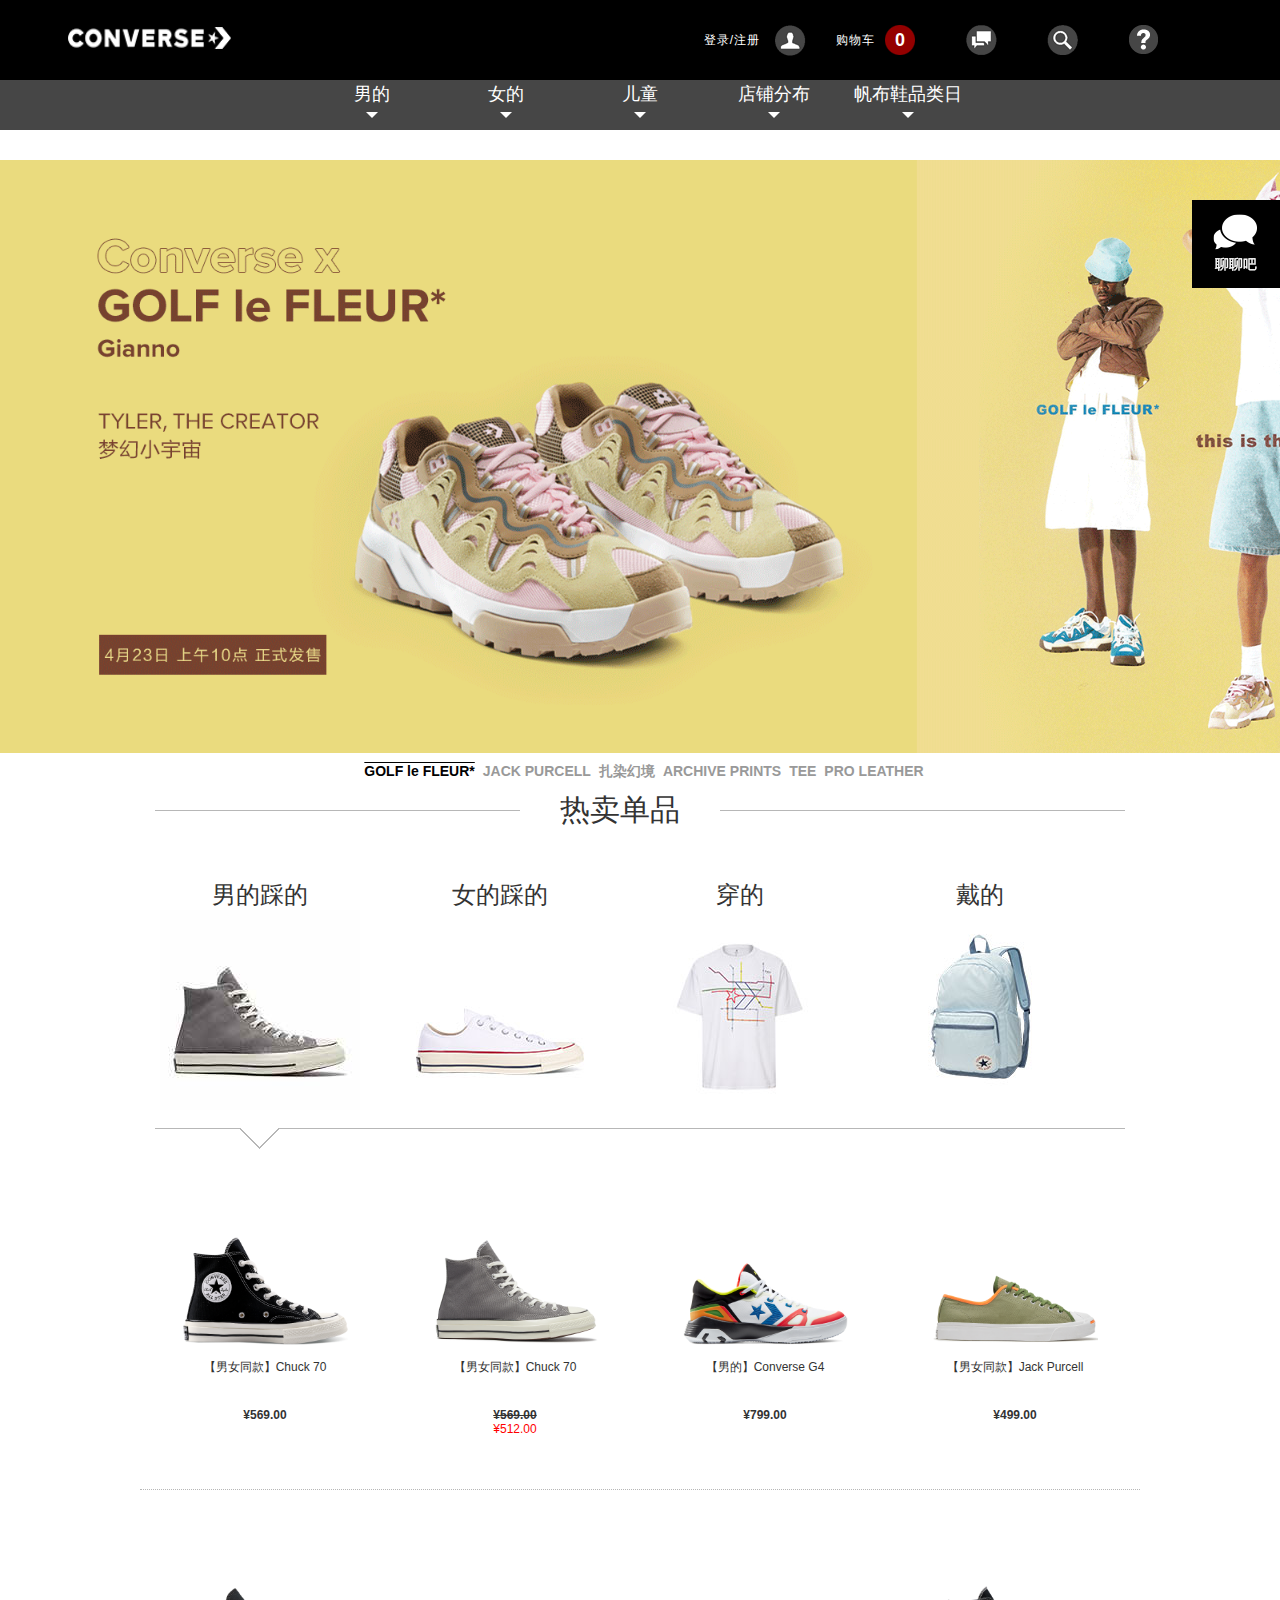
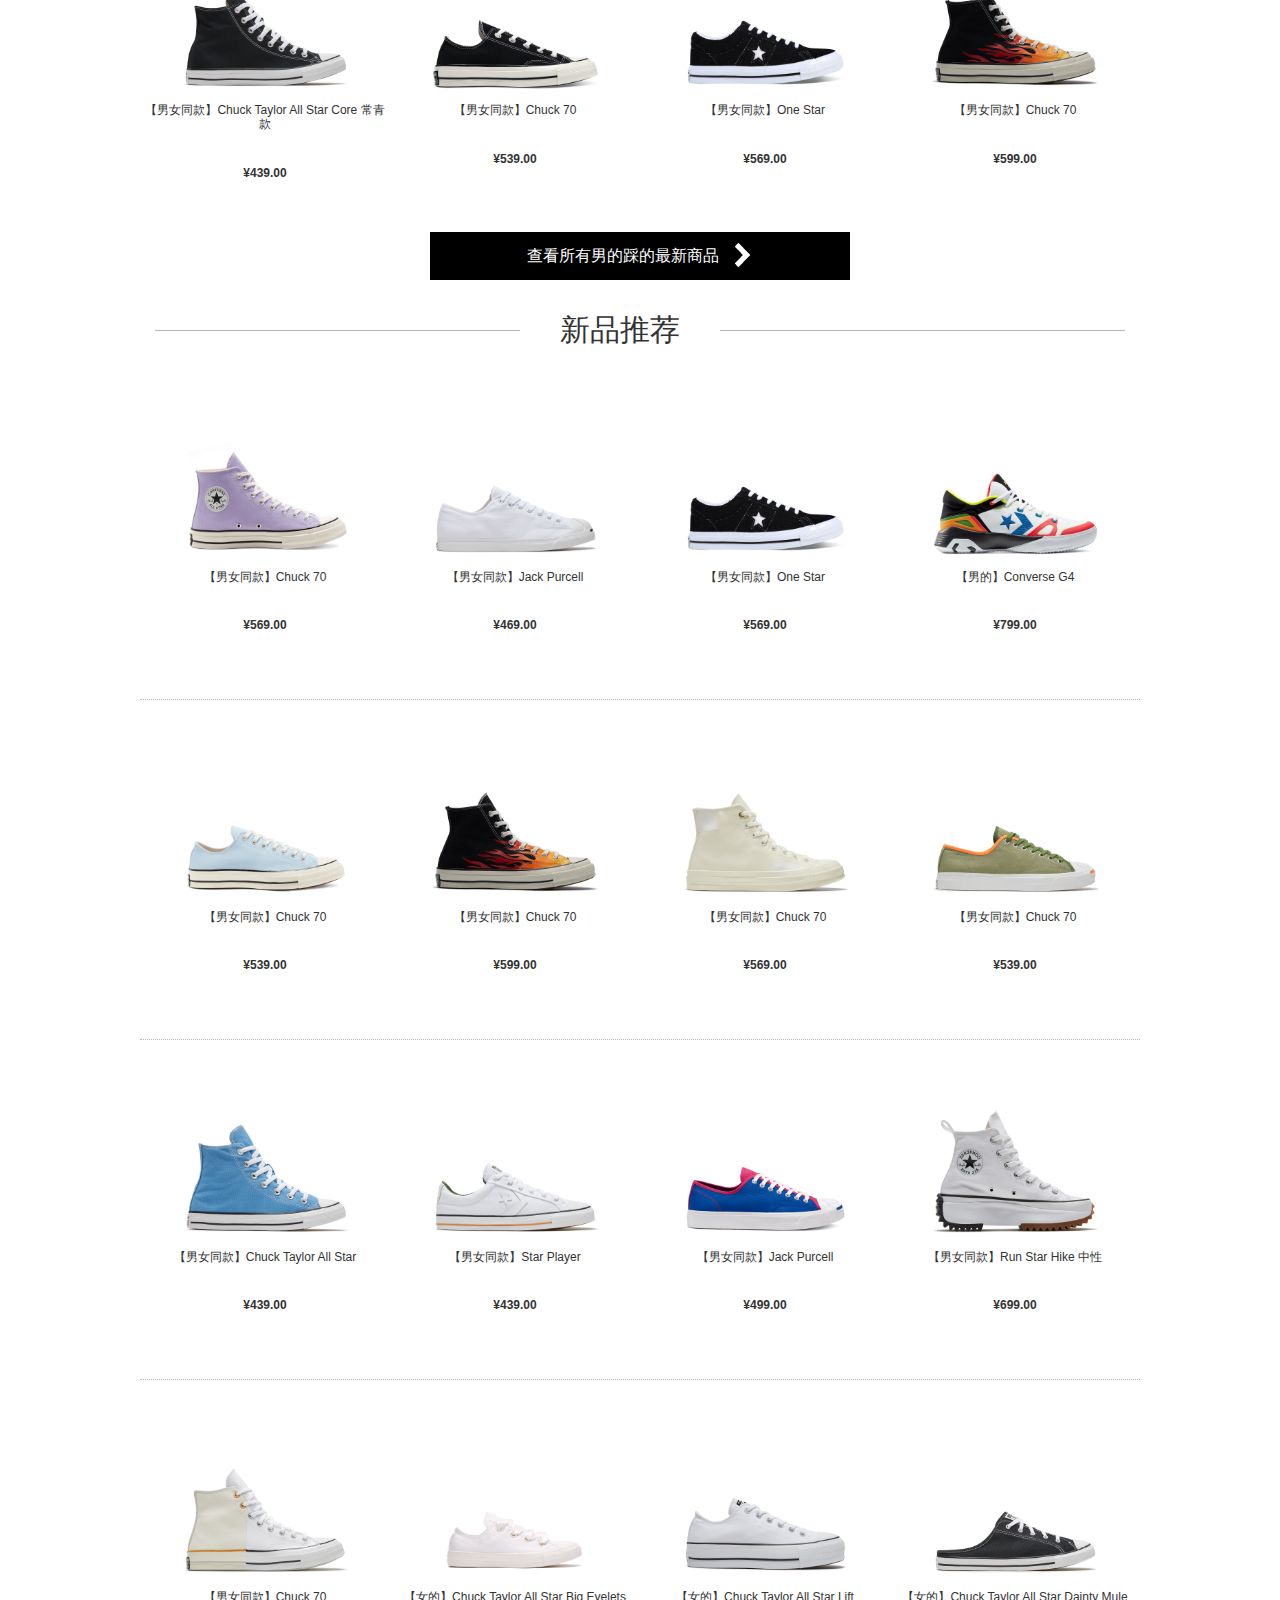
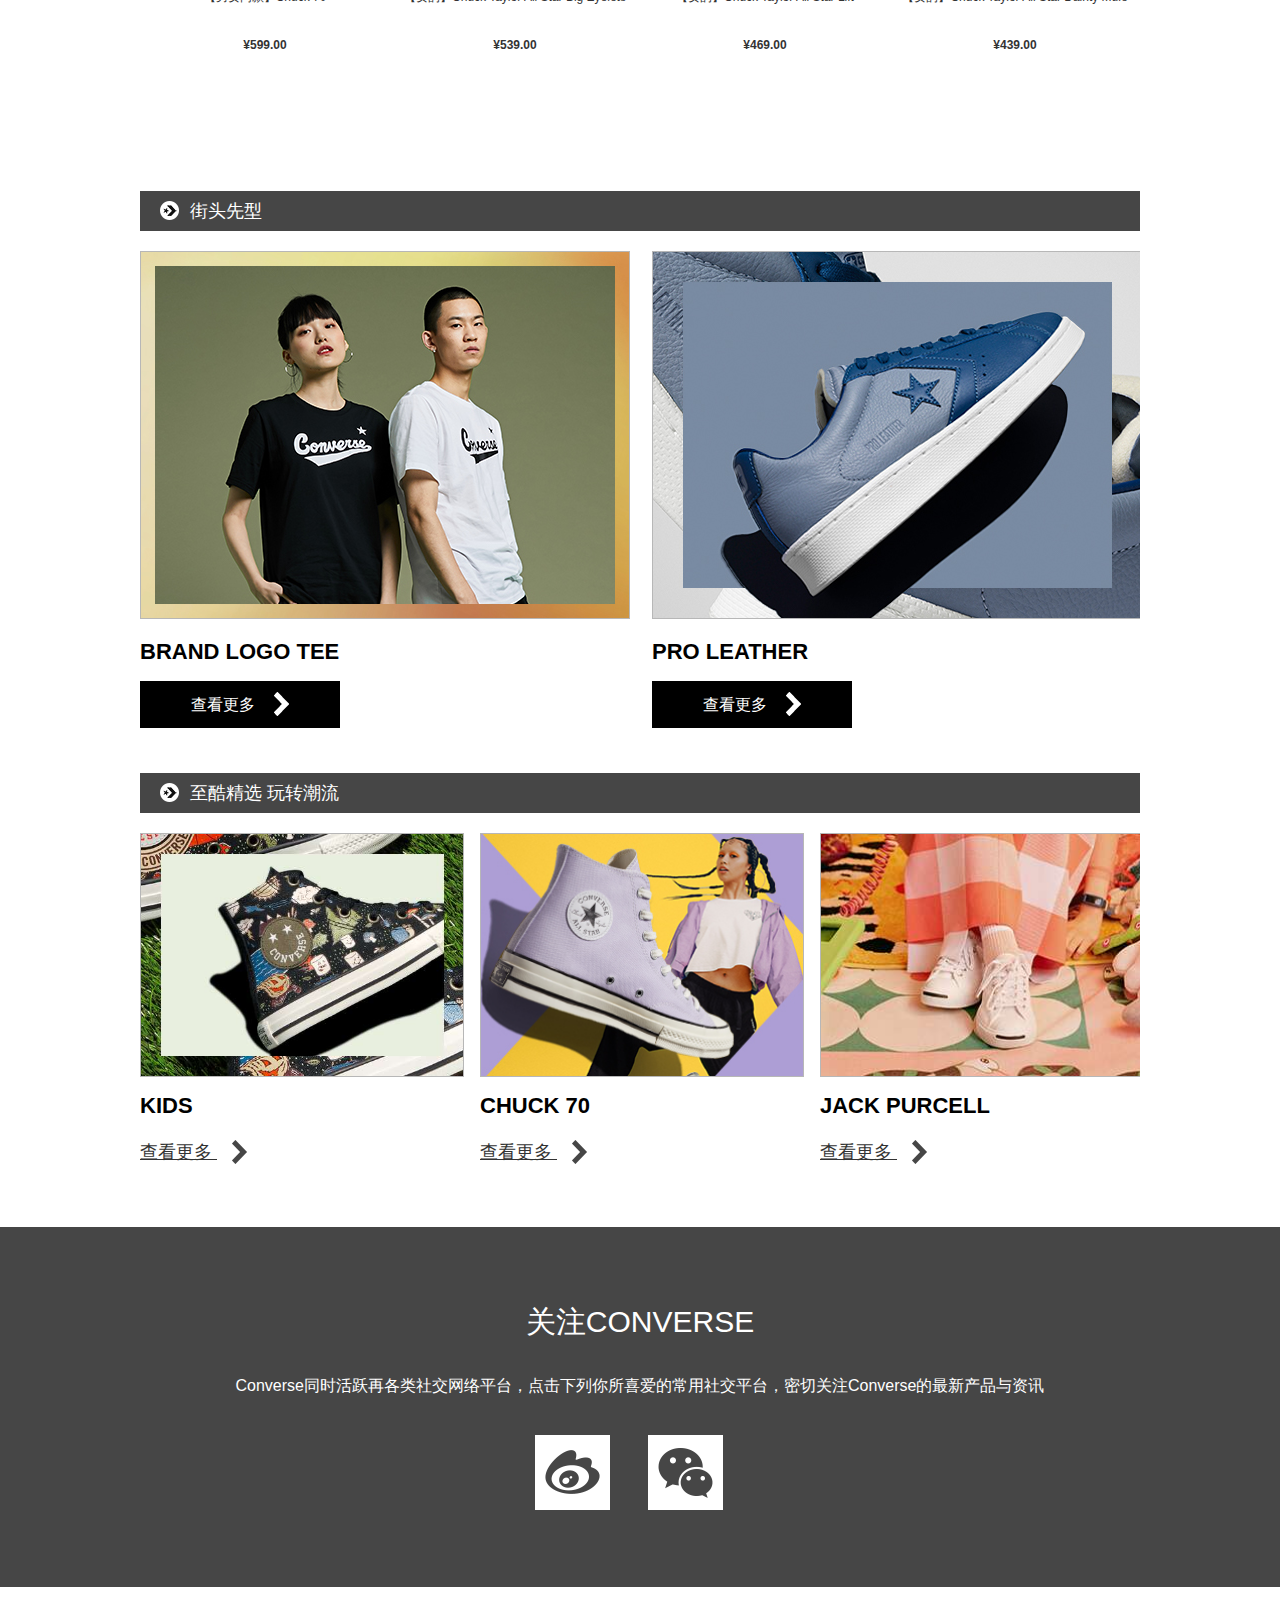
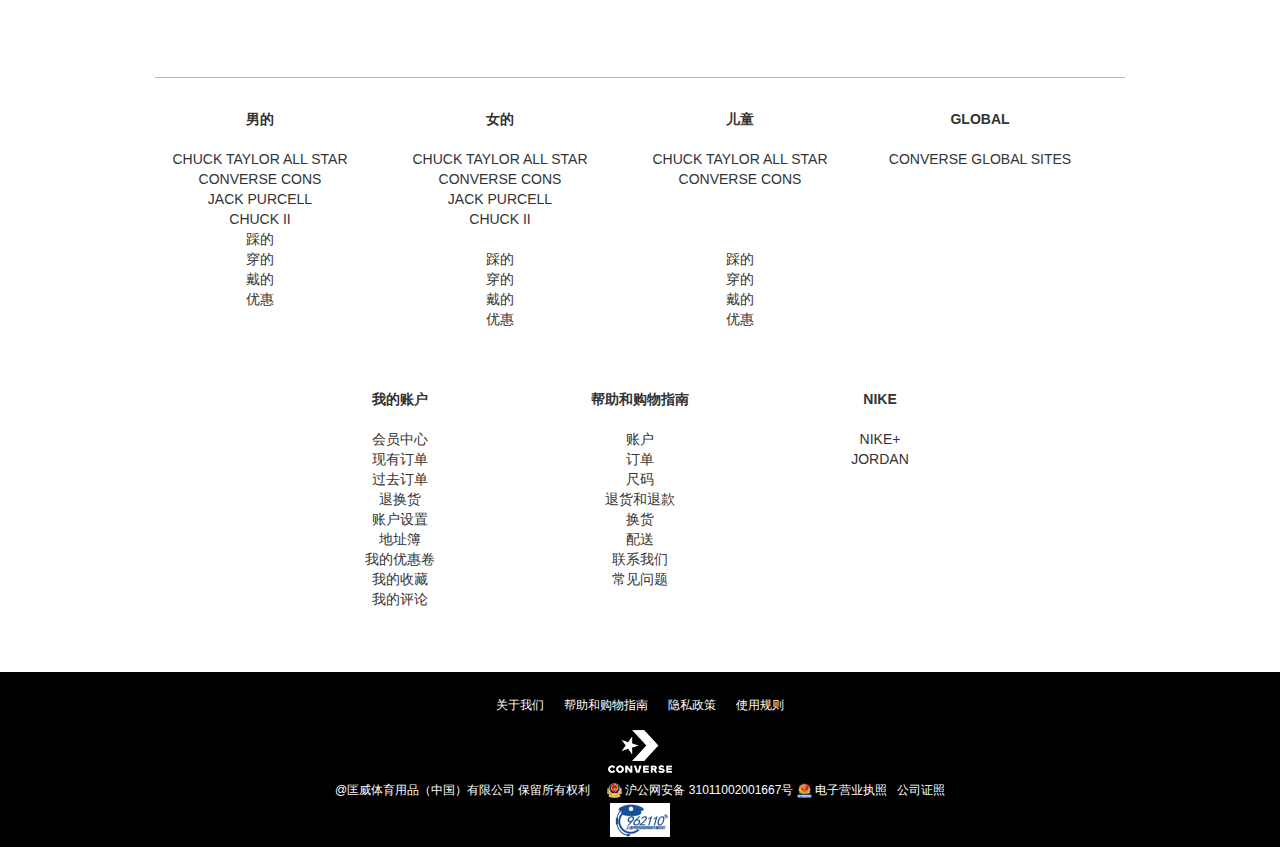
==== index.html @ 1f2eec37 "2020.04.23 afternoon" ====
<!DOCTYPE html>
<html lang="en">

<head>
    <meta charset="UTF-8">
    <meta name="viewport" content="width=device-width, initial-scale=1.0">
    <title>Document</title>
    <link rel="stylesheet" href="./lib/reset/reset.css">
    <link rel="stylesheet" href="./css/index.css">

</head>

<body>
    <!-- 头部 -->
    <header>
        <!-- 版心 -->
        <div class="header-continer">
            <!-- 头部左边logo -->
            <div class="logo">
                <a href="./index.html">
                    <img src="./images/header-footer-new3.png" alt=""></a>
            </div>
            <!-- 头部右边 -->
            <div class="header-right">
                <!-- 登录注册 -->
                <div class="header-enroll">
                    <a href="javascript:;">登录</a>
                    <span>/</span>
                    <a href="javascript:;">注册</a>
                    <div class="iconMy"></div>
                </div>
                <!-- 购物车 -->
                <div class="header-cart">
                    <a href="">购物车</a>
                    <div class="iconCart">0</div>
                </div>
                <!-- 信息 -->
                <div class="header-message">
                    <a href="">
                        <div class="iconMess"></div>
                    </a>
                </div>
                <!-- 搜索 -->
                <div class="header-search">
                    <a href="">
                        <div class="iconSearch"></div>
                    </a>
                </div>
                <!-- 帮助 -->
                <div class="header-help">
                    <a href="">
                        <div class="iconHelp"></div>
                    </a>
                </div>
            </div>
            <!-- 当点击登录时 登录窗口 -->
            <div class="login">
                <div class="container">
                    <!-- 左侧 -->
                    <div class="login-left">
                        <span>还未注册？</span>
                        <a href="">注册用户 <i></i></a>
                    </div>
                    <!-- 分割线 -->
                    <div class="login-line"></div>
                    <!-- 右侧 -->
                    <div class="login-right">
                        <h2>已经成为会员？</h2>
                        <form action="">
                            <!-- 账号 手机号/邮箱 -->
                            <input type="text" placeholder="邮箱/手机" id="username">
                            <!-- 密码 -->
                            <input type="password" placeholder="账户密码" id="password">
                            <!-- 验证码 -->

                            <!-- 单选 提示 -->
                            <input type="checkbox" name="" id="ck1" checked>一旦登录，即表明您同意匡威更新的 <a href="javascript:;"
                                class="agreement">隐私政策和使用规则</a>
                            <!-- 登录按钮 -->
                            <span>登录</span>
                            <input type="checkbox" class="remember">记住登录名
                            <a href="javascript:;" class="forget">忘记密码？</a>
                        </form>
                    </div>
                </div>
            </div>

            <!-- 当点击注册按钮 注册窗口 -->
            <div class="register">
                <div class="register-content">
                    <!-- 左侧 -->
                    <div class="register-left">
                        <!-- 手机号码 -->
                        <span>手机号码
                            <i style="color: red;">*</i>
                        </span>
                        <input type="text" id="phone" placeholder="135xxxx3333">
                        <span class="tip tip-phone"></span>
                        <!-- 输入密码 -->
                        <span>输入密码
                            <i style="color: red;">*</i>
                        </span>
                        <input type="password" id="register-password" placeholder="密码至少为6位字符">
                        <span class="tip tip-password"></span>
                        <!-- 验证码 -->
                        <span>验证码
                            <i style="color: red;">*</i>
                        </span>
                        <input type="text" placeholder="请输入验证码" id="yanzheng">
                        <input type="button" id="yzBtn">
                        <span class="tip tip-yz"></span>
                    </div>
                    <!-- 注册  中间部分 -->
                    <div class="register-center">
                        <!-- 邮箱 -->
                        <span>邮箱
                            <i style="color: red;">*</i>
                        </span>
                        <input type="text" id="email" placeholder="example@converse.com">
                        <span class="tip tip-email"></span>
                        <!-- 确认密码 -->
                        <span>确认密码
                            <i style="color: red;">*</i>
                        </span>
                        <input type="password" id="rePassword" placeholder="请再次输入密码">
                        <span class="tip tip-repass"></span>
                        <!-- 短信验证码 -->
                        <span>短信验证码
                            <i style="color: red;">*</i>
                        </span>
                        <input type="text" id="message-yz">
                        <span class="tip tip-messageYz"></span>
                    </div>
                    <!-- 注册 右边部分 -->
                    <div class="register-right">
                        <!-- 性别 -->
                        <span>性别
                            <i style="color: red;">*</i>
                        </span>
                        <div class="sex">
                            <input type="radio" name="sex" id="boy" checked>男的
                            <input type="radio" name="sex" id="girl">女的
                        </div>
                        <!--生日  -->
                        <!-- 日期选择器插件 -->
                        <span>生日（年-月-日）
                            <i style="color: red;">*</i>
                        </span>
                        <div></div>
                        <span class="tip tip-date"></span>
                        <!-- 同意 -->
                        <div class="agreement">
                            <input type="checkbox" name="" id="ck1" checked>一旦登录，即表明您同意匡威更新的 <a href="javascript:;"
                                class="agreement">隐私政策和使用规则</a>
                        </div>
                        <!-- 注册账户 -->
                        <a href="javascript:;">注册账户</a>
                    </div>
                </div>
            </div>
        </div>
    </header>
    <!-- 头部导航 -->
    <nav>
        <!-- 版心 -->
        <div class="container">
            <ul class="headerNav">
                <li>
                    <a href="">男的</a>
                    <i></i>
                </li>
                <li>
                    <a href="">女的</a>
                    <i></i>
                </li>
                <li>
                    <a href="">儿童</a>
                    <i></i>
                </li>
                <li>
                    <a href="">店铺分布</a>
                    <i></i>
                </li>
                <li>
                    <a href="">帆布鞋品类日</a>
                    <i></i>
                </li>
            </ul>
        </div>
    </nav>

    <!-- 导航对应下拉内容 -->
<!-- 男的 -->
    <div class="nav-content">
        <ul class="liveNav">
            <li>
                <a href="">
                    <img src="./images/nav_snrkers_men_200402.png" alt="">
                    <span>踩得</span>
                </a>
            </li>
            <li>
                <a href="">
                    <img src="./images/nav_app_men_200315.png" alt="">
                    <span>穿的</span>
                </a>
            </li>
            <li>
                <a href="">
                    <img src="./images/nav_app_men_200402.png" alt="">
                    <span>T恤</span>
                </a>
            </li>
            <li>
                <a href="">
                    <img src="./images/nav_acc_men_200402.png" alt="">
                    <span>戴的</span>
                </a>
            </li>
            <li>
                <a href="">
                    <img src="./images/new_icon.jpg" alt="">
                    <span>新产品</span>
                </a>
            </li>
            <li>
                <a href="">
                    <img src="./images/discount_icon.jpg" alt="">
                    <span>优惠</span>
                </a>
            </li>
        </ul>
        <!-- 分割线 -->
        <div class="nav-line"></div>
        <ul class="liveNav">
            <li>
                <a href="">
                    <img src="./images/nav_core_men_200315.png" alt="">
                    <span>经典款</span>
                </a>
            </li>
            <li>
                <a href="">
                    <img src="./images/nav_jp_men_200402.png" alt="">
                    <span>JACK PURCELL</span>
                </a>
            </li>
            <li>
                <a href="">
                    <img src="./images/nav_70_men_200402.png" alt="">
                    <span>CHUCK 70</span>
                </a>
            </li>
            <li>
                <a href="">
                    <img src="./images/nav_as_men_200402.png" alt="">
                    <span>ALL STAR</span>
                </a>
            </li>
            <li>
                <a href="">
                    <img src="./images/nav_os_men_200402.png" alt="">
                    <span>ONE STAR</span>
                </a>
            </li>
            <li>
                <a href="">
                    <img src="./images/nav_cons_men_200402.png" alt="">
                    <span>CONS</span>
                </a>
            </li>
            <li>
                <a href="">
                    <img src="./images/nav_proleather_men_200402.png" alt="">
                    <span>PRO LEATHER</span>
                </a>
            </li>
        </ul>
    </div>
    <!-- 女的 -->
    <!-- <div class="nav-content">
        <ul class="liveNav">
            <li>
                <a href="">
                    <img src="./images/nav_snrkers_men_200402.png" alt="">
                    <span>踩得</span>
                </a>
            </li>
            <li>
                <a href="">
                    <img src="./images/nav_app_men_200315.png" alt="">
                    <span>穿的</span>
                </a>
            </li>
            <li>
                <a href="">
                    <img src="./images/nav_app_men_200402.png" alt="">
                    <span>T恤</span>
                </a>
            </li>
            <li>
                <a href="">
                    <img src="./images/nav_acc_men_200402.png" alt="">
                    <span>戴的</span>
                </a>
            </li>
            <li>
                <a href="">
                    <img src="./images/new_icon.jpg" alt="">
                    <span>新产品</span>
                </a>
            </li>
            <li>
                <a href="">
                    <img src="./images/discount_icon.jpg" alt="">
                    <span>优惠</span>
                </a>
            </li>
        </ul>
        <div class="nav-line"></div>
        <ul class="liveNav">
            <li>
                <a href="">
                    <img src="./images/nav_core_men_200315.png" alt="">
                    <span>经典款</span>
                </a>
            </li>
            <li>
                <a href="">
                    <img src="./images/nav_jp_men_200402.png" alt="">
                    <span>JACK PURCELL</span>
                </a>
            </li>
            <li>
                <a href="">
                    <img src="./images/nav_70_men_200402.png" alt="">
                    <span>CHUCK 70</span>
                </a>
            </li>
            <li>
                <a href="">
                    <img src="./images/nav_as_men_200402.png" alt="">
                    <span>ALL STAR</span>
                </a>
            </li>
            <li>
                <a href="">
                    <img src="./images/nav_os_men_200402.png" alt="">
                    <span>ONE STAR</span>
                </a>
            </li>
            <li>
                <a href="">
                    <img src="./images/nav_cons_men_200402.png" alt="">
                    <span>CONS</span>
                </a>
            </li>
            <li>
                <a href="">
                    <img src="./images/nav_proleather_men_200402.png" alt="">
                    <span>PRO LEATHER</span>
                </a>
            </li>
        </ul>
    </div> -->
    <!-- 右侧悬浮微信 -->
    <div class="chat">
        <a href="javascript:;">
            <img src="./images/livechat.png" alt="">
        </a>
    </div>

    <!-- 主体-->
    <div class="content">
        <!-- 轮播图 -->
        <div class="slider">
            <ul>
                <li><a href="#"><img src="./upload/lunbo-07.gif" alt=""></a></li>
                <li><a href="#"><img src="./upload/lunbo-01.jpg" alt=""></a></li>
                <li><a href="#"><img src="./upload/lunbo-02.jpg" alt=""></a></li>
                <li><a href="#"><img src="./upload/lunbo-03.gif" alt=""></a></li>
                <li><a href="#"><img src="./upload/lunbo-04.jpg" alt=""></a></li>
                <li><a href="#"><img src="./upload/lunbo-05.gif" alt=""></a></li>

            </ul>
            <div class="arrow">
                <span class="arrow-left">
                    <a href=""></a>
                </span>
                <span class="arrow-right">
                    <a href=""></a>
                </span>
            </div>
            <ol>
                <li>GOLF le FLEUR*</li>
                <li>JACK PURCELL</li>
                <li>扎染幻境</li>
                <li>ARCHIVE PRINTS</li>
                <li>TEE</li>
                <li>PRO LEATHER</li>
            </ol>
        </div>
        <div class="container">
            <!-- 热卖单品 -->
            <div class="hot">
                <div class="hot-title">
                    <div class="hot-line"></div>
                    <h1>热卖单品</h1>
                </div>
                <!--  选择项-->
                <ul class="hot-items clearfix">
                    <li class="hot-item">
                        <a href="javascript:;" class="hot-keyWords">男的踩的</a>
                        <a href="javascript:;">
                            <img src="./images/top_02_1203.jpg" alt="">
                        </a></li>
                    <li class="hot-item">
                        <a href="javascript:;" class="hot-keyWords">女的踩的</a>
                        <a href="javascript:;">
                            <img src="./images/top_01_1203.jpg" alt="">
                        </a></li>
                    <li class="hot-item">
                        <a href="javascript:;" class="hot-keyWords">穿的</a>
                        <a href="javascript:;">
                            <img src="./images/top_01_05.jpg" alt="">
                        </a></li>
                    <li class="hot-item">
                        <a href="javascript:;" class="hot-keyWords">戴的</a>
                        <a href="javascript:;">
                            <img src="./images/top_01_07.jpg" alt="">
                        </a></li>
                </ul>
                <!-- 箭头 -->
                <div class="hot-menu-arrow">
                    <div class="hot-menu"></div>
                </div>
                <!-- 男的踩的 -->
                <div class="product-lists active">
                    <ul>
                        <li class="hot-pro-list">
                            <a href="">
                                <img src="./upload/hot-man-shoes-01.png" alt="">
                                <p>【男女同款】Chuck 70</p>
                                <b>¥569.00</b>
                            </a>
                        </li>
                        <li class="hot-pro-list">
                            <a href="">
                                <img src="./upload/hot-man-shoes-02.png" alt="">
                                <p>【男女同款】Chuck 70</p>
                                <b class="del">¥569.00</b>
                                <span class="now">¥512.00</span>
                            </a>
                        </li>
                        <li class="hot-pro-list">
                            <a href="">
                                <img src="./upload/hot-man-shoes-03.png" alt="">
                                <p>【男的】Converse G4</p>
                                <b>¥799.00</b>
                            </a>
                        </li>
                        <li class="hot-pro-list">
                            <a href="">
                                <img src="./upload/hot-man-shoes-04.png" alt="">
                                <p>【男女同款】Jack Purcell</p>
                                <b>¥499.00</b>
                            </a>
                        </li>
                    </ul>
                    <ul>
                        <li class="hot-pro-list">
                            <a href="">
                                <img src="./upload/hot-man-shoes-05.png" alt="">
                                <p>【男女同款】Chuck Taylor All Star Core 常青款</p>
                                <b>¥439.00</b>
                            </a></li>
                        <li class="hot-pro-list">
                            <a href="">
                                <img src="./upload/hot-man-shoes-06.png" alt="">
                                <p>【男女同款】Chuck 70</p>
                                <b>¥539.00</b>
                            </a></li>
                        <li class="hot-pro-list">
                            <a href="">
                                <img src="./upload/hot-man-shoes-07.png" alt="">
                                <p>【男女同款】One Star</p>
                                <b>¥569.00</b>
                            </a></li>
                        <li class="hot-pro-list">
                            <a href="">
                                <img src="./upload/hot-man-shoes-08.png" alt="">
                                <p>【男女同款】Chuck 70</p>
                                <b>¥599.00</b>
                            </a></li>
                    </ul>
                </div>

                <!-- 女的踩的 -->
                <div class="product-lists">
                    <ul>
                        <li class="hot-pro-list">
                            <a href="">
                                <img src="./upload/hot-women-shoes-01.png" alt="">
                                <p>【男女同款】Chuck 70</p>
                                <b class="del">¥569.00</b>
                                <span class="now">¥540.55</span>
                            </a>
                        </li>
                        <li class="hot-pro-list">
                            <a href="">
                                <img src="./upload/hot-women-shoes-02.png" alt="">
                                <p>【男女同款】Chuck 70</p>
                                <b>¥569.00</b>
                            </a>
                        </li>
                        <li class="hot-pro-list">
                            <a href="">
                                <img src="./upload/hot-women-shoes-03.png" alt="">
                                <p>【女的】Jack Purcell LP</p>
                                <b>¥499.00</b>
                            </a>
                        </li>
                        <li class="hot-pro-list">
                            <a href="">
                                <img src="./upload/hot-women-shoes-04.png" alt="">
                                <p>【男女同款】Chuck Taylor All Star Core 常青款</p>
                                <b class="del">¥439.00</b>
                                <span class="now">¥408.27</span>
                            </a>
                        </li>
                    </ul>
                    <ul>
                        <li class="hot-pro-list">
                            <a href="">
                                <img src="./upload/hot-women-shoes-05.png" alt="">
                                <p>【男女同款】Chuck 70</p>
                                <b class="del">¥539.00</b>
                                <span class="now">¥485.10</span>
                            </a></li>
                        <li class="hot-pro-list">
                            <a href="">
                                <img src="./upload/hot-women-shoes-06.png" alt="">
                                <p>【女的】Jack Purcell LP</p>
                                <b>¥469.00</b>
                            </a></li>
                        <li class="hot-pro-list">
                            <a href="">
                                <img src="./upload/hot-women-shoes-07.png" alt="">
                                <p>【男女同款】Pro Leather</p>
                                <b>¥569.00</b>
                            </a></li>
                        <li class="hot-pro-list">
                            <a href="">
                                <img src="./upload/hot-women-shoes-08.png" alt="">
                                <p>【男女同款】1990 Pack Pro Leather Ox</p>
                                <b>¥739.00</b>
                            </a></li>
                    </ul>
                </div>
                <!-- 穿的 -->
                <div class="product-lists">
                    <ul>
                        <li class="hot-pro-list">
                            <a href="">
                                <img src="./upload/hot-wear-clothes-01.png" alt="">
                                <p>【男的】Hyper Local City Short Sleeve Tee</p>
                                <b>¥219.00</b>
                            </a>
                        </li>
                        <li class="hot-pro-list">
                            <a href="">
                                <img src="./upload/hot-wear-clothes-02.png" alt="">
                                <p>【男的】Hyper Local City Short Sleeve Tee</p>
                                <b>¥219.00</b>
                            </a>
                        </li>
                        <li class="hot-pro-list">
                            <a href="">
                                <img src="./upload/hot-wear-clothes-03.png" alt="">
                                <p>【女的】CONVERSE WOMENS HEART REVERSE PRINT TEE</p>
                                <b>¥199.00</b>
                            </a>
                        </li>
                        <li class="hot-pro-list">
                            <a href="">
                                <img src="./upload/hot-wear-clothes-04.png" alt="">
                                <p>【女的】CONVERSE WOMENS RESPECT PHOTO OS TEE</p>
                                <b>¥199.00</b>
                            </a>
                        </li>
                    </ul>
                    <ul>
                        <li class="hot-pro-list">
                            <a href="">
                                <img src="./upload/hot-wear-clothes-05.png" alt="">
                                <p>【男的】Converse Star Chevron Emb Short FT</p>
                                <b>¥539.00</b>

                            </a></li>
                        <li class="hot-pro-list">
                            <a href="">
                                <img src="./upload/hot-wear-clothes-06.png" alt="">
                                <p>【男的】CONVERSE EASY WAIST WOVEN PANT</p>
                                <b>¥469.00</b>
                            </a></li>
                        <li class="hot-pro-list">
                            <a href="">
                                <img src="./upload/hot-wear-clothes-07.png" alt="">
                                <p>【男的】CONVERSE ARCHIVE TRACK PANT</p>
                                <b class="del">¥499.00</b>
                                <span class="now">¥279.00</span>
                            </a></li>
                        <li class="hot-pro-list">
                            <a href="">
                                <img src="./upload/hot-wear-clothes-08.png" alt="">
                                <p>【男的】CONVERSE WOVEN JOGGERs</p>
                                <b class="del">¥469.00</b>
                                <span class="now">¥262.10</span>
                            </a></li>
                    </ul>
                </div>
                <!-- 戴的 -->
                <div class="product-lists">
                    <ul>
                        <li class="hot-pro-list">
                            <a href="">
                                <img src="./upload/hot-wear-bag-01.png" alt="">
                                <p>【男女同款】GO 2 Backpack</p>
                                <b>¥299.00</b>
                            </a>
                        </li>
                        <li class="hot-pro-list">
                            <a href="">
                                <img src="./upload/hot-wear-bag-02.png" alt="">
                                <p>【男女同款】Straight Edge Backpack</p>
                                <b>¥299.00</b>
                            </a>
                        </li>
                        <li class="hot-pro-list">
                            <a href="">
                                <img src="./upload/hot-wear-bag-03.png" alt="">
                                <p>【男女同款】Straight Edge Backpack</p>
                                <b>¥299.00</b>
                            </a>
                        </li>
                        <li class="hot-pro-list">
                            <a href="">
                                <img src="./upload/hot-wear-bag-04.png" alt="">
                                <p>【男女同款】UTILITY BACKPACK</p>
                                <b class="del">¥499.00</b>
                                <span class="now">¥279.00</span>
                            </a>
                        </li>
                    </ul>
                    <ul>
                        <li class="hot-pro-list">
                            <a href="">
                                <img src="./upload/hot-wear-hat-01.png" alt="">
                                <p>【男女同款】Tipoff Chuck Patch Baseball HPS</p>
                                <b>¥109.00</b>
                            </a></li>
                        <li class="hot-pro-list">
                            <a href="">
                                <img src="./upload/hot-wear-hat-02.png" alt="">
                                <p>【男女同款】Women's Sakura Baseball Cap</p>
                                <b class="del">¥139.00</b>
                                <span class="now">¥125.10</span>
                            </a></li>
                        <li class="hot-pro-list">
                            <a href="">
                                <img src="./upload/hot-wear-hat-03.png" alt="">
                                <p>【男女同款】Reversible Bucket</p>
                                <b class="del">¥239.00</b>
                                <span class="now">¥191.10</span>
                            </a></li>
                        <li class="hot-pro-list">
                            <a href="">
                                <img src="./upload/hot-wear-hat-04.png" alt="">
                                <p>【男女同款】Tie Back Baseball VLTG HPS</p>
                                <b class="del">¥199.00</b>
                                <span class="now">¥179.10</span>
                            </a></li>
                    </ul>
                </div>
                <!--  查看最新商品-->
                <!-- 男的踩得 -->
                <div class="viewAll-button viewAll-btnActive">
                    <a href="javascript:;">查看所有男的踩的最新商品</a>
                </div>
                <!-- 女的踩得 -->
                <div class="viewAll-button ">
                    <a href="javascript:;">查看所有女的踩的最新商品</a>
                </div>
                <!-- 穿的 -->
                <div class="viewAll-button">
                    <a href="javascript:;">查看所有穿的最新商品</a>
                </div>
                <!-- 戴的 -->
                <div class="viewAll-button">
                    <a href="javascript:;">查看所有戴的最新商品</a>
                </div>
            </div>
            <!-- 新品推荐 -->
            <div class="new">
                <!-- 标题 -->
                <div class="hot-title">
                    <div class="hot-line"></div>
                    <h1>新品推荐</h1>
                </div>
                <!-- 内容 -->
                <div class="new-product-lists">
                    <ul>
                        <li class="new-pro-list">
                            <a href="">
                                <img src="./upload/hot-women-shoes-02.png" alt="">
                                <p>【男女同款】Chuck 70</p>
                                <b>¥569.00</b>
                            </a>
                        </li>
                        <li class="new-pro-list">
                            <a href="">
                                <img src="./upload/hot-women-shoes-06.png" alt="">
                                <p>【男女同款】Jack Purcell</p>
                                <b>¥469.00</b>
                            </a>
                        </li>
                        <li class="new-pro-list">
                            <a href="">
                                <img src="./upload/hot-man-shoes-07.png" alt="">
                                <p>【男女同款】One Star</p>
                                <b>¥569.00</b>
                            </a>
                        </li>
                        <li class="new-pro-list">
                            <a href="">
                                <img src="./upload/hot-man-shoes-03.png" alt="">
                                <p> 【男的】Converse G4</p>
                                <b>¥799.00</b>
                            </a>
                        </li>
                    </ul>
                    <ul>
                        <li class="new-pro-list">
                            <a href="">
                                <img src="./upload/new-product-05.png" alt="">
                                <p>【男女同款】Chuck 70</p>
                                <b>¥539.00</b>
                            </a></li>
                        <li class="new-pro-list">
                            <a href="">
                                <img src="./upload/hot-man-shoes-08.png" alt="">
                                <p>【男女同款】Chuck 70</p>
                                <b>¥599.00</b>
                            </a></li>
                        <li class="new-pro-list">
                            <a href="">
                                <img src="./upload/new-product-07.png" alt="">
                                <p>【男女同款】Chuck 70</p>
                                <b>¥569.00</b>
                            </a></li>
                        <li class="new-pro-list">
                            <a href="">
                                <img src="./upload/hot-man-shoes-04.png" alt="">
                                <p>【男女同款】Chuck 70</p>
                                <b>¥539.00</b>
                            </a></li>
                    </ul>
                    <ul>
                        <li class="new-pro-list">
                            <a href="">
                                <img src="./upload/new-product-09.png" alt="">
                                <p> 【男女同款】Chuck Taylor All Star</p>
                                <b>¥439.00</b>
                            </a></li>
                        <li class="new-pro-list">
                            <a href="">
                                <img src="./upload/new-product-10.png" alt="">
                                <p> 【男女同款】Star Player</p>
                                <b>¥439.00</b>
                            </a></li>
                        <li class="new-pro-list">
                            <a href="">
                                <img src="./upload/new-product-11.png" alt="">
                                <p> 【男女同款】Jack Purcell</p>
                                <b>¥499.00</b>
                            </a></li>
                        <li class="new-pro-list">
                            <a href="">
                                <img src="./upload/new-product-12.png" alt="">
                                <p> 【男女同款】Run Star Hike 中性</p>
                                <b>¥699.00</b>
                            </a></li>
                    </ul>
                    <ul>
                        <li class="new-pro-list">
                            <a href="">
                                <img src="./upload/new-product-13.png" alt="">
                                <p>【男女同款】Chuck 70</p>
                                <b>¥599.00</b>
                            </a></li>
                        <li class="new-pro-list">
                            <a href="">
                                <img src="./upload/new-product-14.png" alt="">
                                <p> 【女的】Chuck Taylor All Star Big Eyelets</p>
                                <b>¥539.00</b>
                            </a></li>
                        <li class="new-pro-list">
                            <a href="">
                                <img src="./upload/new-product-15.png" alt="">
                                <p> 【女的】Chuck Taylor All Star Lift</p>
                                <b>¥469.00</b>
                            </a></li>
                        <li class="new-pro-list">
                            <a href="">
                                <img src="./upload/new-product-16.png" alt="">
                                <p> 【女的】Chuck Taylor All Star Dainty Mule</p>
                                <b>¥439.00</b>
                            </a></li>
                    </ul>
                </div>
            </div>
            <!-- 街头先型 -->
            <div class="street">
                <!-- 标题 -->
                <div class="street-title">
                    <img src="./images/logo-icon.png" alt="">
                    <h2>街头先型</h2>
                </div>
                <!-- 内容 -->
                <div class="street-content">
                    <div class="street-item">
                        <!-- 上部分 图片 -->
                        <a href="javascript:;" class="item-product">
                            <img src="./upload/streeet-item-01.jpg" alt="">
                            <!-- 遮罩层 -->
                            <div class="mask"></div>
                        </a>
                        <!-- 描述 -->
                        <a href="" class="item-describe">
                            <h2>BRAND LOGO TEE</h2>
                        </a>
                        <!-- 查看更多 -->
                        <div class="viewMore">
                            <a href="javascript:;">
                                查看更多
                            </a>
                        </div>
                    </div>
                    <div class="street-item">
                        <!-- 上部分 图片 -->
                        <a href="javascript:;" class="item-product">
                            <img src="./upload/streeet-item-02.jpg" alt="">
                            <!-- 遮罩层 -->
                            <div class="mask"></div>
                        </a>
                        <!-- 描述 -->
                        <a href="" class="item-describe">
                            <h2>PRO LEATHER</h2>
                        </a>
                        <!-- 查看更多 -->
                        <div class="viewMore">
                            <a href="javascript:;">
                                查看更多
                            </a>
                        </div>
                    </div>
                </div>
            </div>
            <!--  至酷精选 玩转潮流-->
            <div class="choiceness">
                <!-- 标题 -->
                <div class="street-title">
                    <img src="./images/logo-icon.png" alt="">
                    <h2>至酷精选 玩转潮流</h2>
                </div>
                <!-- 内容 -->
                <div class="choiceness-content">
                    <ul>
                        <li class="choiceness-item">
                            <a href="" class="choice-img">
                                <img src="./upload/choiceness-01.jpg" alt="">
                                <div class="mask"></div>
                            </a>
                            <a href="" class="choiceness-describe">
                                <p>KIDS</p>
                            </a>
                            <a href="" class="choiceness-viewmore">
                                查看更多
                            </a>
                        </li>
                        <li class="choiceness-item">
                            <a href="" class="choice-img">
                                <img src="./upload/choiceness-02.jpg" alt="">
                                <div class="mask"></div>
                            </a>
                            <a href="" class="choiceness-describe">
                                <p>CHUCK 70</p>
                            </a>
                            <a href="" class="choiceness-viewmore">
                                查看更多
                            </a>
                        </li>
                        <li class="choiceness-item">
                            <a href="" class="choice-img">
                                <img src="./upload/choiceness-03.jpg" alt="">
                                <div class="mask"></div>
                            </a>
                            <a href="" class="choiceness-describe">
                                <p>JACK PURCELL</p>
                            </a>
                            <a href="" class="choiceness-viewmore">
                                查看更多
                            </a>
                        </li>
                    </ul>
                </div>
            </div>
        </div>
    </div>
    <!-- 关注CONVERSE -->
    <div class="attention">
        <h1>关注CONVERSE</h1>
        <p>Converse同时活跃再各类社交网络平台，点击下列你所喜爱的常用社交平台，密切关注Converse的最新产品与资讯</p>
        <div class="social-software">
            <a href="https://weibo.com/chinaconverse"> </a>
            <a href="javascript:;"></a>
        </div>
    </div>

    <!-- 底部导航 -->
    <div class="bottom-nav">
        <!-- 版心 -->
        <div class="bottom-nav-container">
            <div class="line"></div>
            <div class="bottom-nav-top">
                <!-- 男的 -->
                <ul>
                    <li class="bottom-nav-tit">
                        <a href="">男的</a>
                    </li>
                    <li>
                        <a href="javascript:;">CHUCK TAYLOR ALL STAR</a>
                    </li>
                    <li>
                        <a href="javascript:;">CONVERSE CONS</a>
                    </li>
                    <li>
                        <a href="javascript:;">JACK PURCELL</a>
                    </li>
                    <li>
                        <a href="javascript:;" class="blank">CHUCK II</a>
                    </li>
                    <li>
                        <a href="javascript:;">踩的</a>
                    </li>
                    <li>
                        <a href="javascript:;">穿的</a>
                    </li>
                    <li>
                        <a href="javascript:;">戴的</a>
                    </li>
                    <li>
                        <a href="javascript:;">优惠</a>
                    </li>
                </ul>
                <!-- 女的 -->
                <ul>
                    <li class="bottom-nav-tit">
                        <a href="javascript:;">女的</a>
                    </li>
                    <li>
                        <a href="javascript:;">CHUCK TAYLOR ALL STAR</a>
                    </li>
                    <li>
                        <a href="javascript:;">CONVERSE CONS</a>
                    </li>
                    <li>
                        <a href="javascript:;">JACK PURCELL</a>
                    </li>
                    <li class="blank">
                        <a href="javascript:;">CHUCK II</a>
                    </li>
                    <li>
                        <a href="javascript:;">踩的</a>
                    </li>
                    <li>
                        <a href="javascript:;">穿的</a>
                    </li>
                    <li>
                        <a href="javascript:;">戴的</a>
                    </li>
                    <li>
                        <a href="javascript:;">优惠</a>
                    </li>
                </ul>
                <!-- 儿童 -->
                <ul>
                    <li class="bottom-nav-tit">
                        <a href="javascript:;">儿童</a>
                    </li>
                    <li>
                        <a href="javascript:;">CHUCK TAYLOR ALL STAR</a>
                    </li>
                    <li>
                        <a href="javascript:;">CONVERSE CONS</a>
                    </li>
                    <li>
                        <a href="javascript:;"></a>
                    </li>
                    <li class="blank">
                        <a href="javascript:;"></a>
                    </li>
                    <li>
                        <a href="javascript:;">踩的</a>
                    </li>
                    <li>
                        <a href="javascript:;">穿的</a>
                    </li>
                    <li>
                        <a href="javascript:;">戴的</a>
                    </li>
                    <li>
                        <a href="javascript:;">优惠</a>
                    </li>
                </ul>
                <!-- 其他 -->
                <ul>
                    <li class="bottom-nav-tit">
                        <a href="javascript:;">GLOBAL</a>
                    </li>
                    <li>
                        <a href="javascript:;">CONVERSE GLOBAL SITES</a>
                    </li>
                </ul>
            </div>
            <div class="bottom-nav-bottom">
                <!-- 我的账户 -->
                <ul>
                    <li class="bottom-nav-tit">
                        <a href="javascript:;">我的账户</a>
                    </li>
                    <li>
                        <a href="javascript:;">会员中心</a>
                    </li>
                    <li>
                        <a href="javascript:;">现有订单</a>
                    </li>
                    <li>
                        <a href="javascript:;">过去订单</a>
                    </li>
                    <li>
                        <a href="javascript:;">退换货</a>
                    </li>
                    <li>
                        <a href="javascript:;">账户设置</a>
                    </li>
                    <li>
                        <a href="javascript:;">地址簿</a>
                    </li>
                    <li>
                        <a href="javascript:;">我的优惠卷</a>
                    </li>
                    <li>
                        <a href="javascript:;">我的收藏</a>
                    </li>
                    <li>
                        <a href="javascript:;">我的评论</a>
                    </li>
                </ul>
                <!-- 帮助和购物指南 -->
                <ul>
                    <li class="bottom-nav-tit">
                        <a href="javascript:;">帮助和购物指南</a>
                    </li>
                    <li>
                        <a href="javascript:;">账户</a>
                    </li>
                    <li>
                        <a href="javascript:;">订单</a>
                    </li>
                    <li>
                        <a href="javascript:;">尺码</a>
                    </li>
                    <li>
                        <a href="javascript:;">退货和退款</a>
                    </li>
                    <li>
                        <a href="javascript:;">换货</a>
                    </li>
                    <li>
                        <a href="javascript:;">配送</a>
                    </li>
                    <li>
                        <a href="javascript:;">联系我们</a>
                    </li>
                    <li>
                        <a href="javascript:;">常见问题</a>
                    </li>
                </ul>
                <!-- NIKE -->
                <ul>
                    <li class="bottom-nav-tit">
                        <a href="javascript:;">NIKE</a>
                    </li>
                    <li>
                        <a href="javascript:;">NIKE+</a>
                    </li>
                    <li>
                        <a href="javascript:;">JORDAN</a>
                    </li>
                </ul>
            </div>

        </div>
    </div>
    <!-- 底部 -->
    <div class="footer">
        <div class="footer-container">
            <ul>
                <li><a href="javascript:;">关于我们</a></li>
                <li><a href="javascript:;">帮助和购物指南</a></li>
                <li><a href="javascript:;">隐私政策</a></li>
                <li><a href="javascript:;">使用规则</a></li>
            </ul>
            <!-- logo -->
            <img src="./images/header-footer-new2.png" alt="" class="footer-logo">
            <div class="footer-word">
                <span>@匡威体育用品（中国）有限公司 保留所有权利&nbsp;&nbsp;&nbsp;&nbsp;</span>
                <img src="./images/beiAn.png" alt="">
                <span>沪公网安备 31011002001667号</span>
                <img src="./images/business-license.png" alt="">
                <span>电子营业执照&nbsp;&nbsp; 公司证照</span>
            </div>
            <div class="phone-numb">
                <img src="./images/cautionIcon.png" alt="">
            </div>
        </div>
    </div>
    <script src="./lib/jquery-3.4.1.min.js"></script>
    <script src="./js/index.js"></script>
</body>

</html>
---- css/index.css ----
head,
body {
    margin: 0;
    padding: 0;
    width: 100%;
    height: 100%;
}

.container {
    width: 1000px;
    margin: 0 auto;
}

header {
    position: fixed;
    top: 0;
    width: 100%;
    height: 80px;
    background-color: #000;
    z-index: 1000;
    line-height: 80px;
}

.header-continer {
    padding-right: 84px;
    padding-left: 68px;
    height: 100%;
    margin: 0 auto;
}

header .logo {
    float: left;
    width: 163px;
    height: 21.58px;
    margin: 5px 0 0 0px;
}

header .logo a {
    display: inline-block;
    width: 100%;
    height: 21.58px;
    line-height: 100%;
}

header .logo img {
    width: 163px;
    height: 21.58px;
    line-height: 100%;
}

header .header-right {
    height: 100%;
    position: relative;
    float: right;
    margin-right: 37px;
}

header .header-enroll {
    float: left;
    height: 100%;
    color: #fff;
    font-size: 12px;
    display: flex;
    text-align: center;
    align-items: center;
    cursor: pointer;
    overflow: auto;
    line-height: 100%;
    letter-spacing: 1px;
}

.header-enroll a {
    color: #fff;
    display: inline-block;
}

.header-enroll a:hover {
    text-decoration: underline;
}



.iconMy {
    width: 31px;
    height: 31px;
    background-image: url(../images/sprites_header_footer.png);
    background-position: -96px -85px;
    margin-left: 15px;
    cursor: pointer;
    display: inline-block;
}

.iconMy:hover {
    background-image: url(../images/sprites_header_footer.png);
    background-position: -136px -65px;
}

.header-cart {
    float: left;
    height: 100%;
    display: flex;
    text-align: center;
    line-height: 100%;
    letter-spacing: 1px;
    align-items: center;
    cursor: pointer;
    margin-left: 30px;
}

.header-cart a {
    color: #fff;
}

.header-cart a:hover {
    text-decoration: underline;
}

.iconCart {
    width: 31px;
    height: 31px;
    color: #fff;
    font-weight: bold;
    line-height: 30px;
    font-size: 18px;
    background-image: url(../images/sprites_header_footer.png);
    background-position: -168px -97px;
    cursor: pointer;
    margin-left: 10px;
}

.header-message {
    float: left;
    height: 100%;
    display: flex;
    line-height: 100%;
    align-items: center;
    cursor: pointer;
    margin-left: 50px;
}

.iconMess {
    width: 31px;
    height: 31px;
    background-image: url(../images/sprites_header_footer.png);
    background-position: -95px -54px;
    cursor: pointer;
}

.iconMess:hover {
    background-image: url(../images/sprites_header_footer.png);
    background-position: -135px -32px;
}

.header-search {
    float: left;
    height: 100%;
    display: flex;
    line-height: 100%;
    align-items: center;
    cursor: pointer;
    margin-left: 50px;
}

.iconSearch {
    width: 31px;
    height: 31px;
    background-image: url(../images/sprites_header_footer.png);
    background-position: -136px -161px;
    cursor: pointer;
}

.iconSearch:hover {
    background-image: url(../images/sprites_header_footer.png);
    background-position: -135px 0px;
}

.header-help {
    float: left;
    height: 100%;
    display: flex;
    line-height: 100%;
    align-items: center;
    cursor: pointer;
    margin-left: 50px;
}

.iconHelp {
    width: 31px;
    height: 31px;
    background-image: url(../images/sprites_header_footer.png);
    background-position: -168px -162px;
    cursor: pointer;
}

.iconHelp:hover {
    background-image: url(../images/sprites_header_footer.png);
    background-position: -166px 0px;
}


/* 登录 */
.login {
    display: none;
}

/* 注册 */
.register {
    display: none;
}

nav {
    width: 100%;
    height: 50px;
    background-color: #464646;
    position: fixed;
    line-height: 35px;
    top: 80px;
    z-index: 1000;
}

.headerNav {
    width: 670px;
    height: 100%;
    display: flex;
    align-items: center;
    margin: 0 auto;
}

.headerNav li {
    width: 134px;
    height: 100%;
    text-align: center;
    font-size: 18px;
}

.headerNav li a {
    display: block;
    line-height: 28px;
    color: #fff;
    font-weight: normal;
}

.headerNav li:nth-child(-n+3):hover a {
    text-decoration: underline;
}

.headerNav li i {
    border-color: white transparent transparent;
    border-right: 6px solid transparent;
    border-style: solid;
    border-width: 6px;
    position: absolute;
    width: 0;
    margin-left: -6px;
    height: 0;
    bottom: 6px;
}

/* 导航对应下拉内容 */
.nav-content {
    position: absolute;
    top: 130px;
    left: 0;
    display:none;
    width: 100%;
    height: 262px;
    background-color:#fff;
    z-index: 999;

}
.nav-content ul{
    position: relative;
    width: 100%;
    height:130px;
    float: left;
    overflow: hidden;
    text-align: center;
    margin-left: 260px;
}
.nav-content li{
    float: left;
    width: 130px;
    height: 100%;
}
.nav-content li a{
    color: #000;
}
.nav-content li a img{
    width: 110px;
    
}
.nav-content li a span{
    display: block;
    font-size: 14px;
}
.nav-line{
    content: "";
    position: absolute;
    width: 100%;
    height: 1px;
    top: 135px;
    left: 1.5%;
    background-color: #b7b7b7;
    z-index: 9;
}


/* 悬浮聊天 */
.chat {
    width: 88px;
    height: 88px;
    position: absolute;
    right: 0;
    top: 200px;
    background-color: #000;
    z-index: 1000;
}

.chat a {
    display: inline-block;
    width: 88px;
    height: 88px;
}

/* 轮播图 */
.slider {
    position: relative;
    top: 0px;
    width: 100%;
    height: 630px;
    overflow: hidden;
}

.slider ul {

    height: 524px;
}

.slider ul li {
    position: absolute;
    display: none;
}

.slider ul li img {
    width: 1520px;
    height: 593px;
}

.slider ul li:first-child {
    display: block;
}

.arrow {
    display: none;
}

.arrow-left,
.arrow-right {
    font-family: "SimSun", "宋体";
    width: 40px;
    height: 100px;
    background-color: #000;
    background-color: #000;
    position: absolute;
    top: 50%;
    margin-top: -30px;
    cursor: pointer;
    text-align: center;
    line-height: 60px;
    color: #fff;
    font-weight: 700;
    font-size: 30px;
}

.arrow-left a {
    display: inline-block;
    position: absolute;
    width: 21px;
    height: 40px;
    background-image: url(../images/homeslide_arrow.png);
    background-position: 0 44px;
    top: 30%;
    left: 15%;
}

.arrow-left {
    left: 0;
}

.arrow-right {
    right: 0;
}

.arrow-right a {
    display: inline-block;
    position: absolute;
    width: 21px;
    height: 40px;
    background-image: url(../images/homeslide_arrow.png);
    background-position: 0 0;
    top: 30%;
    left: 20%;
}

.slider ol {
    position: absolute;
    height: 36px;
    left: 50%;
    bottom: -5px;
    transform: translate(-50%);
}

.slider ol li {
    float: left;
    color: #999;
    font-size: 14px;
    font-weight: bold;
    height: 15px;
    padding: 5px 0;
    margin-left: 8px;
    cursor: pointer;

}

.slider ol li {
    display: inline-block;
}

.slider ol li.current {
    color: #000;
    text-decoration: overline;
}

/* 主体 */
.content {
    width: 100%;
    height: 4187px;
    margin-top: 160px;
}

/* 热卖单品 */
.hot {
    width: 100%;
    height: 1105px;
    overflow: hidden;
}

.hot-title {
    position: relative;
    width: 100%;
    height: 30px;
    text-align: center;
    margin: 20px 0;
}

.hot-line {
    position: absolute;
    background-color: #b7b7b7;
    height: 1px;
    left: 1.5%;
    width: 97%;
}

.hot h1,
.new h1 {
    position: absolute;
    top: -15px;
    left: 380px;
    width: 200px;
    height: 30px;
    line-height: 30px;
    color: rgb(51, 51, 51);
    padding: 0 40px;
    font-size: 30px;
    background-color: #fff;
    font-weight: normal;
    box-sizing: border-box;
}

/* 选项 */
.hot-items {
    float: left;
    display: block;
    width: 100%;
    height: 250px;
    overflow: hidden;
}

.hot-item {
    float: left;
    width: 24%;
    margin-top: 20px;
    text-align: center;
}

.hot-item:hover .hot-keyWords {
    text-decoration: underline;
}

.hot-keyWords {
    font-size: 24px;
    line-height: 30px;
}

.hot-menu-arrow {
    position: relative;
    width: 97%;
    height: 40px;
    margin-top: 20px;
    padding: 0 1.5%;
    overflow: hidden;
}

.hot-menu-arrow::before {
    content: "";
    position: absolute;
    width: 97%;
    height: 1px;
    top: 18px;
    left: 1.5%;
    background-color: #b7b7b7;
}

.hot-menu {
    position: absolute;
    width: 39px;
    height: 21px;
    background-image: url(../images/active.png);
    top: 18px;
    left: 100px;
}

.product-lists {
    position: relative;
    width: 100%;
    height: 670px;
    display: none;
    overflow: hidden;
    opacity: 0;
}

.active {
    display: block;
    opacity: 1;
}

.product-lists ul {
    width: 100%;
    height: 300px;
    padding-bottom: 19px;
    border-bottom: 1px dotted #b7b7b7;
    margin: 20px auto 0;
    display: inline-block;
    overflow: hidden;
}

.product-lists ul:last-child {
    border-bottom: 0;
}

.hot-pro-list {
    position: relative;
    float: left;
    width: 25%;
    height: 300px;
    font-size: 12px;
    box-sizing: border-box;
}

.hot-pro-list a {
    display: inline-block;
    width: 100%;
    height: 300px;
    margin: 0 auto;
    padding-top: 10px;
    box-sizing: border-box;
    text-align: center;
}

.hot-pro-list img {
    width: 165px;
    height: 165px;
    margin-bottom: 12px;
}

.hot-pro-list p {
    color: #333;
    margin-bottom: 35px;
}

.hot .hot-pro-list .del {
    display: block;
    text-decoration: line-through;
}

.hot .hot-pro-list .now {
    color: red;
}

.hot-pro-list:hover {
    border: 1px solid #b7b7b7;
}

.viewAll-button {
    width: 420px;
    height: 48px;
    margin: 0 auto;
    text-align: center;
    background-color: #000;
    margin-top: 12px;
    display: none;
}

.viewAll-button a {
    height: 48px;
    box-sizing: border-box;
    color: #fff;
    font-size: 16px;
    text-align: center;
    line-height: 48px;
}

.viewAll-button a::after {
    content: "";
    width: 20px;
    height: 30px;
    display: inline-block;
    vertical-align: middle;
    background-image: url(../images/sprites_header_footer.png);
    background-position: -9px -163px;
    margin-left: 15px;
    box-sizing: border-box;
}

.viewAll-btnActive {
    display: block;
}

.viewAll-button:hover {
    background-color: #fff;
    border: 1px solid #000;
}

.viewAll-button a:hover {

    color: #000;

}

.viewAll-button a:hover::after {
    -webkit-transition-duration: .3s;
    background-position: -42px -163px;
}

/* 新品推荐 */
.new {
    width: 100%;
    height: 1373px;
    margin-top: 35px;
}

.new-product-lists ul:first-child {
    margin: 0;
}

.new-product-lists ul:last-child {
    border-bottom: 0;
}

.new .new-product-lists {
    position: relative;
    width: 100%;
    height: 1323px;
    overflow: hidden;
}

.new-product-lists ul {
    float: left;
    width: 100%;
    height: 300px;
    margin: 20px auto 0;
    padding-bottom: 19px;
    border-bottom: 1px dotted #b7b7b7;
}

.new-pro-list {
    position: relative;
    float: left;
    width: 25%;
    height: 300px;
    font-size: 12px;
    box-sizing: border-box;
}

.new-pro-list a {
    display: inline-block;
    width: 100%;
    height: 300px;
    margin: 0 auto;
    padding-top: 10px;
    box-sizing: border-box;
    text-align: center;
}

.new-pro-list img {
    width: 165px;
    height: 165px;
    margin-bottom: 12px;
}

.new-pro-list p {
    color: #333;
    margin-bottom: 35px;
}

.new-pro-list:hover {
    border: 1px solid #b7b7b7;
}


/* 街头先型 */
.street {
    width: 100%;
    height: auto;
    margin-top: 88px;
}

.street-title {
    position: relative;
    width: 100%;
    height: 40px;
    background-color: #464646;
    color: #fff;
}

.street-title img {
    position: absolute;
    top: 10px;
    left: 20px;
}

.street-title h2 {
    font-size: 18px;
    font-weight: normal;
    padding: 10px 0 0 50px;
}

.street-content {
    width: 100%;
    height: 480px;
    margin: 20px auto 0;
    overflow: hidden;
    margin-bottom: 42px;
}

.street-item {
    float: left;
    width: 488px;
    height: 476px;
}

.street-item:first-child {
    margin-right: 24px;
}

.street-item .item-product {
    position: relative;
    display: inline-block;
    width: 490px;
    height: 368px;
    border: 1px solid #b7b7b7;
    box-sizing: border-box;
}

.street-item:hover .mask {
    display: block;
}

/* 遮罩层 */
.mask {
    position: absolute;
    top: 0;
    left: 0;
    background-image: url(../images/mask.png);
    background-repeat: repeat;
    width: 100%;
    height: 100%;
    display: none;
}

.item-describe {
    color: #000;
    font-size: 22px;
}

.item-describe:hover {
    text-decoration: underline;
    color: #999;
}

.item-describe h2 {
    margin: 17px 0 17px 0;
}

.viewMore {
    width: 200px;
    height: 47px;
    background-color: #000;
    text-align: center;
}

.viewMore a {
    color: #fff;
    font-size: 16px;
    line-height: 47px;
    padding: 0 3px 0 7px;
}

.viewMore a::after {
    content: "";
    display: inline-block;
    width: 20px;
    height: 30px;
    background-image: url(../images/sprites_header_footer.png);
    background-position: -9px -163px;
    vertical-align: middle;
    margin-left: 13px;
}

.viewMore:hover {
    background-color: #fff;
    border: 1px solid #000;
}

.viewMore:hover a {
    color: #000;
}

.viewMore:hover a::after {
    content: "";
    background-image: url(../images/sprites_header_footer.png);
    background-position: -39px -163px;
}

.choiceness {
    width: 100%;
    height: 394px;
}

.choiceness-content {
    width: 100%;
    height: 334px;
    margin: 20px auto 0;
    overflow: hidden;
}

.choiceness-content ul {
    width: 100%;
    height: 334px;
}

.choiceness-item {
    float: left;
    width: 320px;
    height: 334px;
    margin-right: 20px;
}

.choiceness-item:hover .mask {
    display: block;
}

.choiceness-item:last-child {
    margin-right: 0;
}

.choiceness-item .choice-img {
    position: relative;
    display: inline-block;
    width: 322px;
    height: 242px;
    border: 1px solid #b7b7b7;
}


.choice-img img {
    width: 322px;
    height: 242px;
}

.choiceness-describe {
    color: #000;
    font-size: 22px;
    display: block;
    margin: 13px 0 13px 0;
    font-weight: bold;
}

.choiceness-viewmore {
    margin-top: 6px;
    line-height: 42px;
    font-size: 18px;
    color: #333;
    text-align: left;
    text-decoration: underline;
}

.choiceness-viewmore::after {
    content: "";
    display: inline-block;
    width: 20px;
    height: 30px;
    background-image: url(../images/arrow1.png);
    background-position: -20px -1px;
    vertical-align: middle;
    margin-left: 13px;
}

.choiceness-viewmore:hover {
    color: #999;
    text-decoration: underline;
}

.choiceness-viewmore:hover::after {
    background-image: url(../images/arrow1.png);
    background-position: 0px 0px;
}

/* 关注CONVERSE */
.attention {
    position: relative;
    width: 100%;
    height: 360px;
    margin-top: 80px;
    text-align: center;
    color: #fff;
    background-color: #464646;
}

.attention h1 {
    display: inline-block;
    font-size: 30px;
    margin: 78px auto 35px;
    font-weight: normal;
}

.attention p {
    font-size: 16px;
    line-height: 24px;
}

.social-software {
    width: 210px;
    height: 155px;
    margin: 37px auto 0;
    padding-bottom: 80px;
    box-sizing: border-box;
}

.social-software a:first-child {
    display: inline-block;
    width: 75px;
    height: 75px;
    background-image: url(../images/share.png);
    background-position: 75px 0;
    margin-right: 15px;
}

.social-software a:first-child {
    float: left;
}

.social-software a:first-child:hover {
    display: inline-block;
    width: 75px;
    height: 75px;
    background-image: url(../images/share.png);
    background-position: 0 0;
}

.social-software a:nth-child(2) {
    display: inline-block;
    width: 75px;
    height: 75px;
    background-image: url(../images/share.png);
    background-position: 75px 300px;
}

.social-software a:nth-child(2):hover {
    display: inline-block;
    width: 75px;
    height: 75px;
    background-image: url(../images/share.png);
    background-position: 0 300px;
}

/* 底部导航 */
.bottom-nav {
    position: relative;
    width: 1000px;
    height: 610px;
    margin: 75px auto 0;
    text-align: center;
}

.bottom-nav-container {
    width: 1000px;
    height: 100%;
    margin: 0 auto;
    text-align: center;
}

.line {
    position: relative;
    width: 1000px;
    height: 30px;

    margin: 20px auto;
}

.line::before {
    content: "";
    position: absolute;
    width: 97%;
    height: 1px;
    top: 15px;
    left: 1.5%;
    background-color: #b7b7b7;

}

.bottom-nav ul {
    float: left;
    width: 240px;
    height: 280px;
    text-align: center;

}

.bottom-nav li {
    width: 100%;
    height: 20px;

}

.bottom-nav li a {
    color: #333;
    font-size: 14px;
}

.bottom-nav-tit {
    font-weight: bold;
    margin-bottom: 20px;
}

.blank {
    margin-bottom: 20px;
}

.bottom-nav-top {
    width: 100%;
    height: 280px;
    text-align: center;
    margin: 0 auto;
}

.bottom-nav-bottom {
    width: 720px;
    height: 280px;
    text-align: center;
    margin: 0 auto;
}

/* 底部 */
.footer {
    position: relative;
    width: 100%;
    height: 175px;
    background-color: #000;
}

.footer-container {
    height: 175px;
    width: 1000px;
    margin: 0 auto;
    text-align: center;
}

.footer ul {
    width: 1000px;
    height: 48px;
    display: flex;
    align-items: center;
    justify-content: center;
    overflow: hidden;
    padding-top: 18px;
    box-sizing: border-box;
}

.footer ul li {
    float: left;
    margin: 0 10px;
    line-height: 30px;
}

.footer ul li>a {
    color: #fff;
}

.footer-logo {
    display: block;
    width: 64.5px;
    height: 43px;
    margin: 10px auto;
}

.footer-word {
    width: 1000px;
    height: 20px;
    color: #fff;
    text-align: center;
}

.footer-word img {
    display: inline-block;
    width: 15px;
    height: 15px;
    margin: 0;
    vertical-align: middle;
}

.phone-numb {
    width: 1000px;
    text-align: center;
}

.phone-numb img {
    width: 60px;
    height: 34px;
}
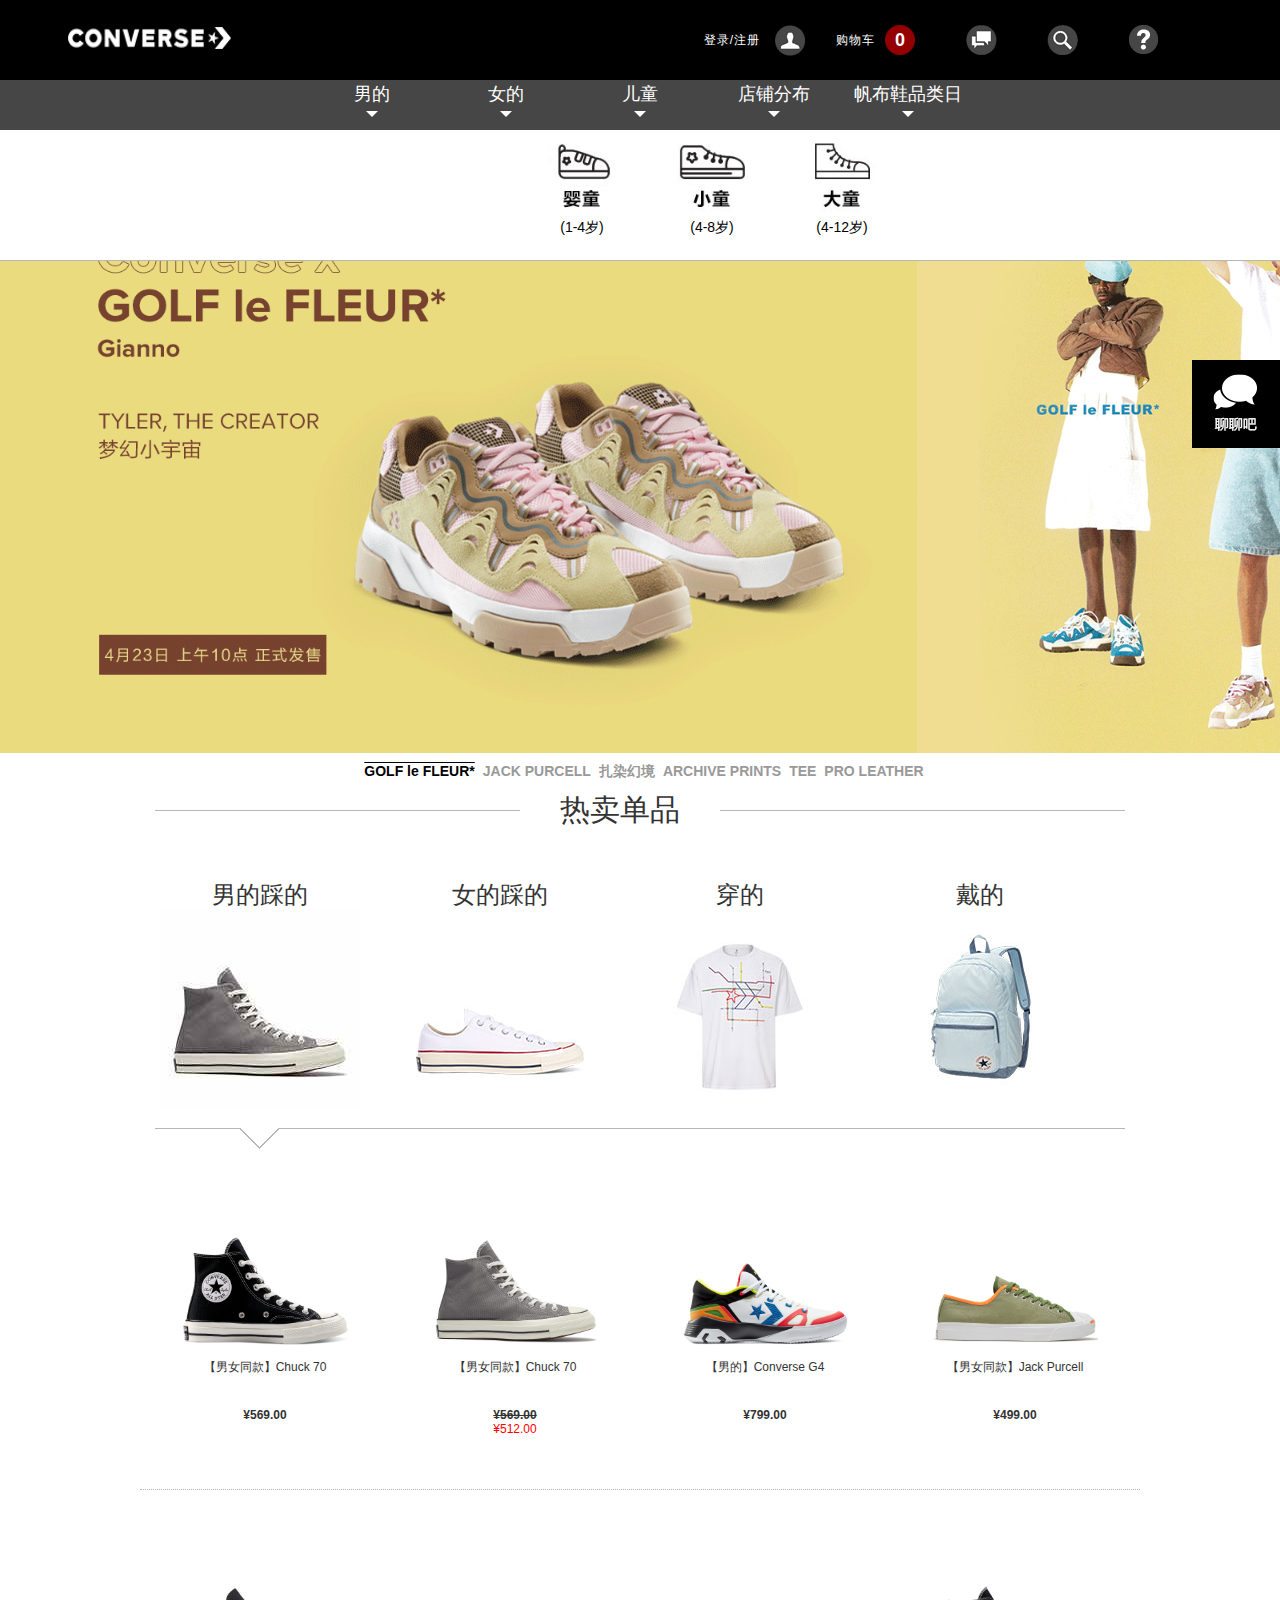
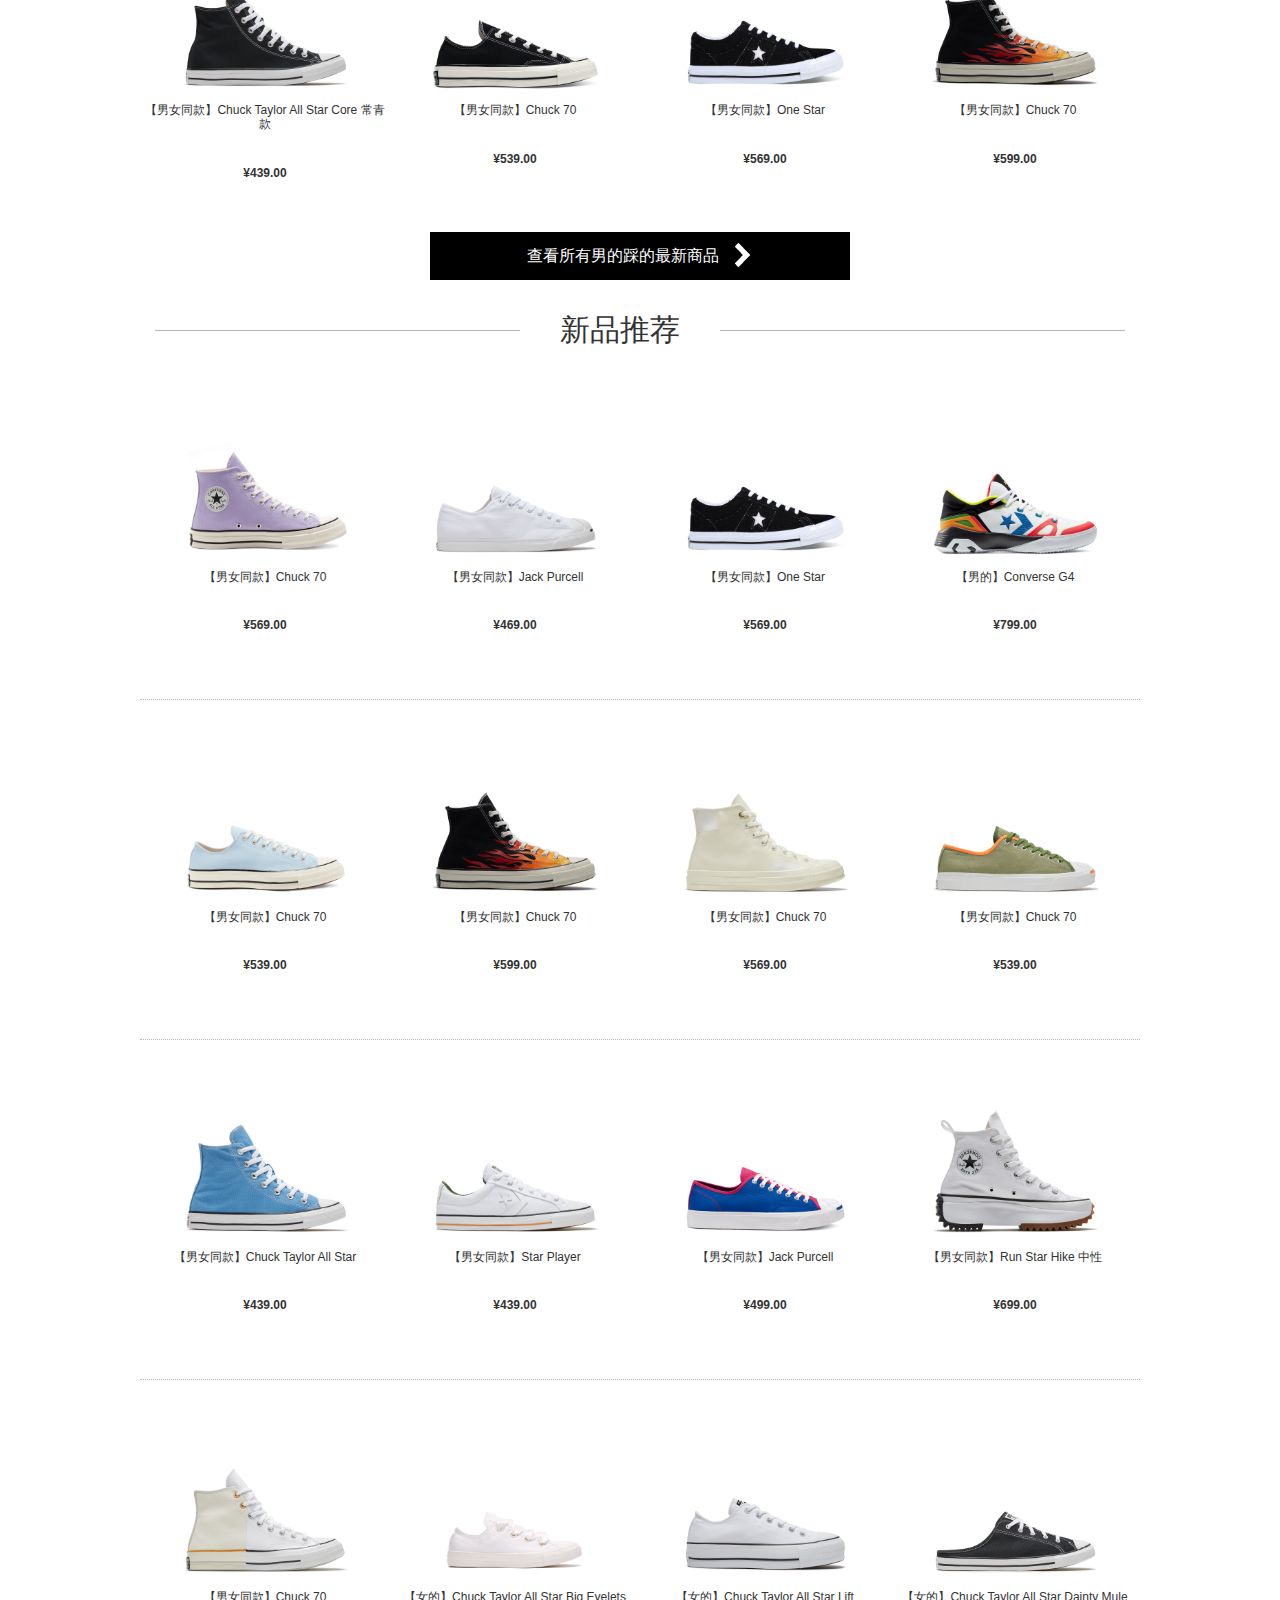
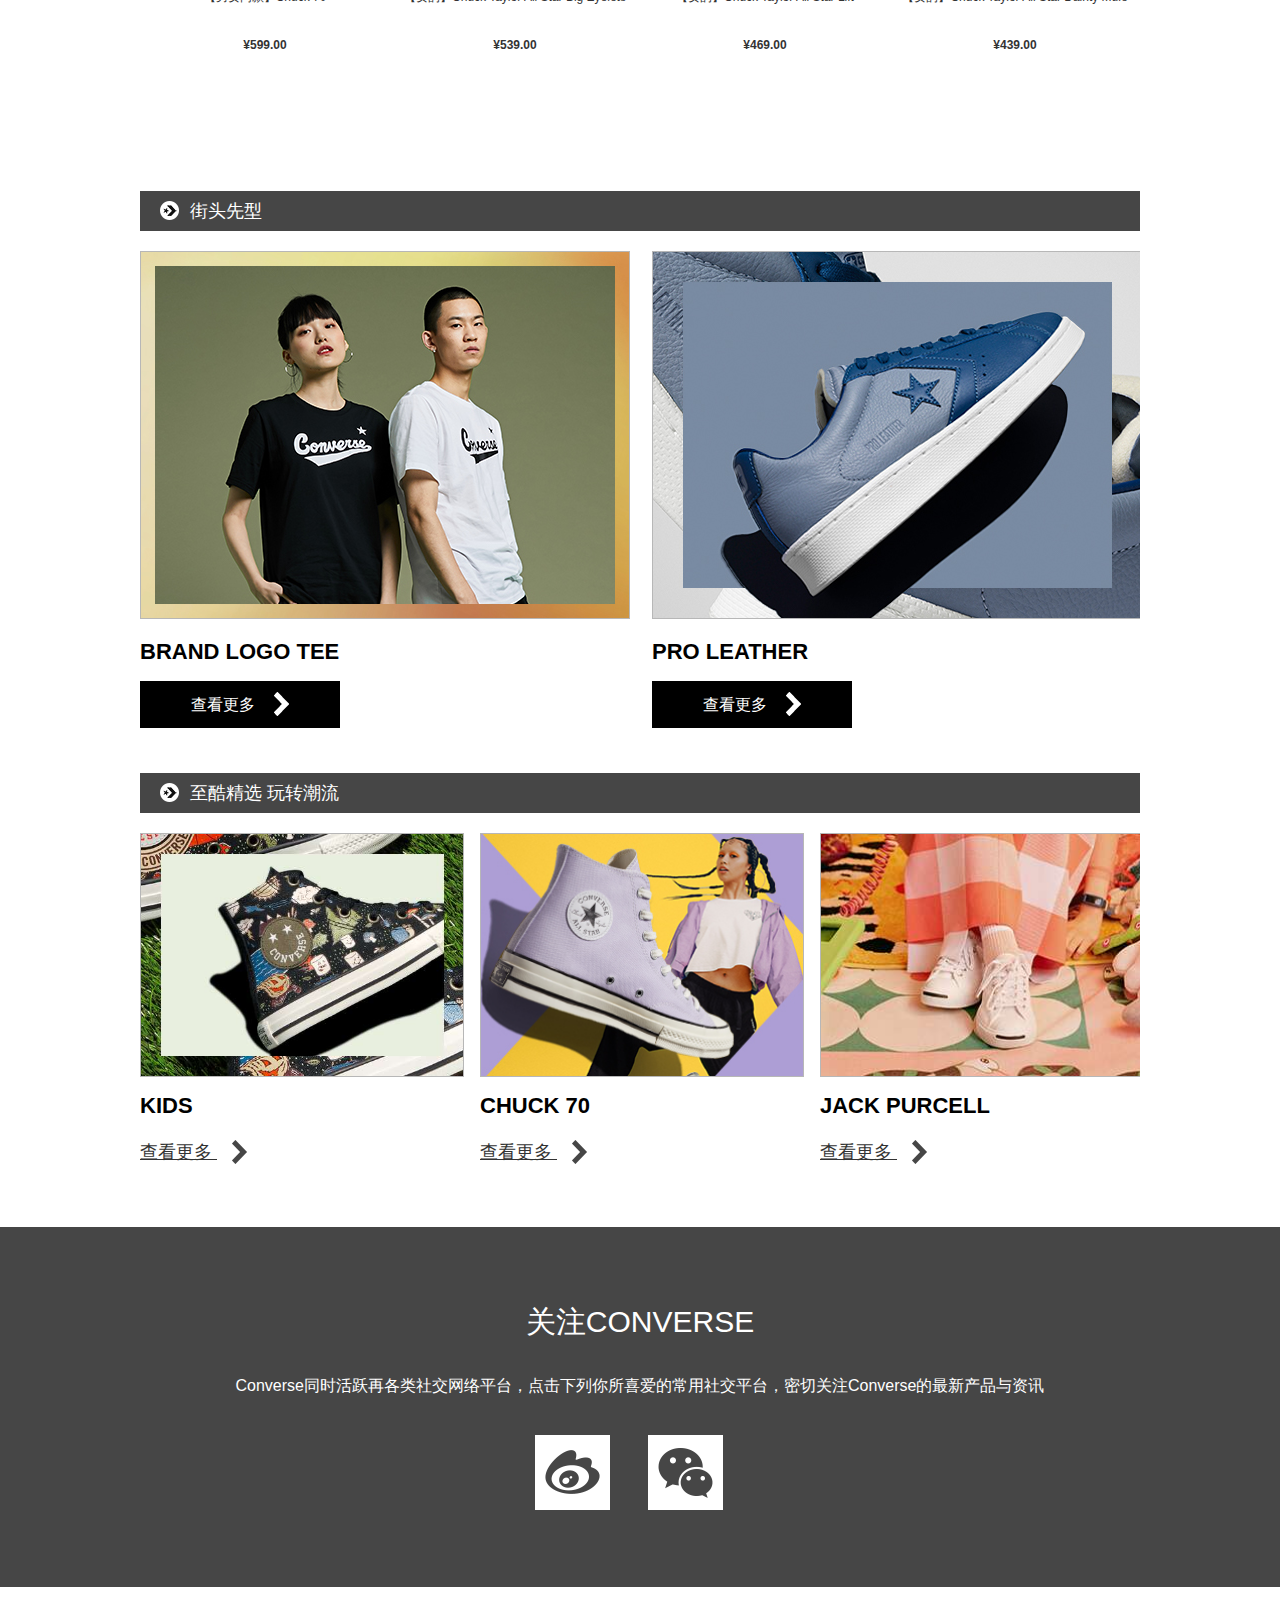
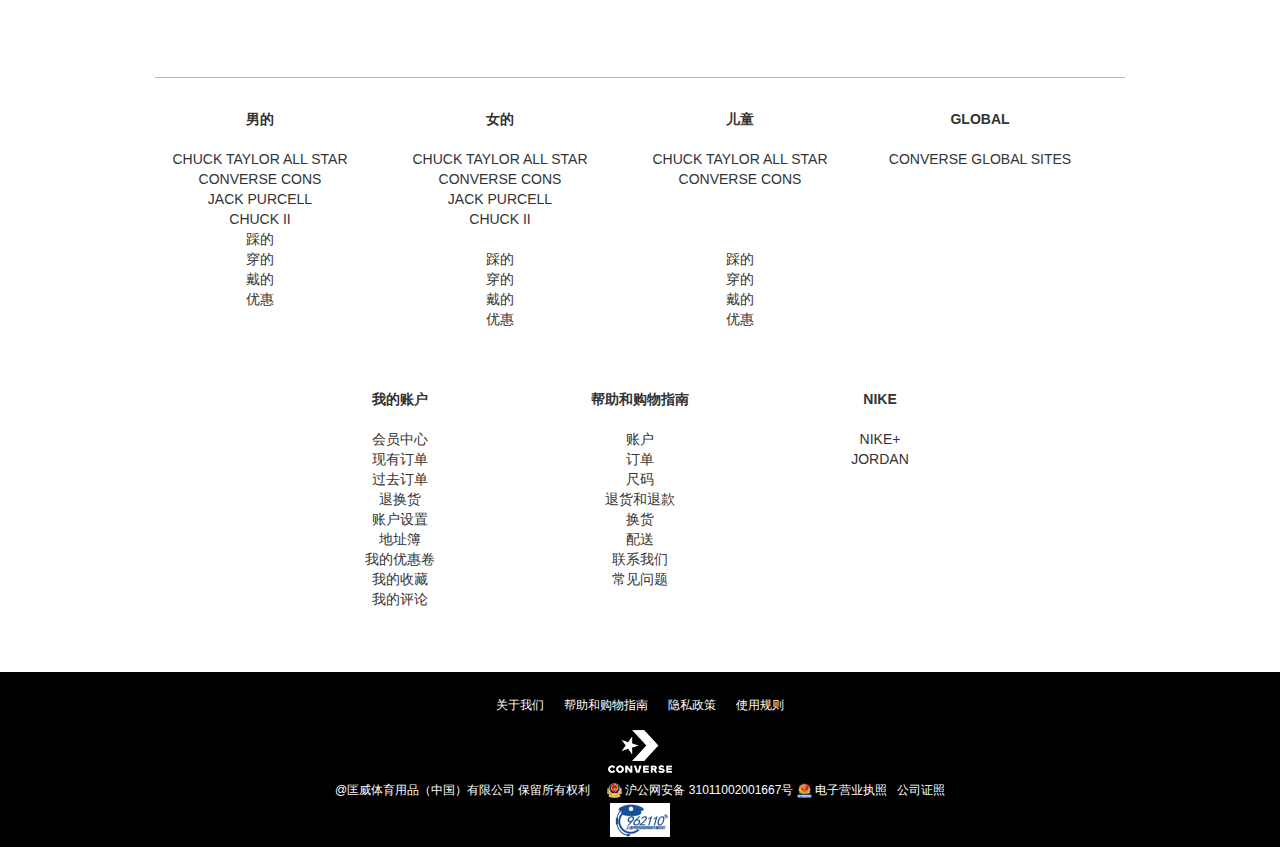
==== commit bbc7020f: "2020.04.23 首页完" ====
--- a/index.html
+++ b/index.html
@@ -11,6 +11,7 @@
 </head>
 
 <body>
+    <div class="body-mask"></div>
     <!-- 头部 -->
     <header>
         <!-- 版心 -->
@@ -163,206 +164,232 @@
     <!-- 头部导航 -->
     <nav>
         <!-- 版心 -->
-        <div class="container">
-            <ul class="headerNav">
-                <li>
-                    <a href="">男的</a>
-                    <i></i>
-                </li>
-                <li>
-                    <a href="">女的</a>
-                    <i></i>
-                </li>
-                <li>
-                    <a href="">儿童</a>
-                    <i></i>
-                </li>
-                <li>
-                    <a href="">店铺分布</a>
-                    <i></i>
-                </li>
-                <li>
-                    <a href="">帆布鞋品类日</a>
-                    <i></i>
+        <div class="nav">
+            <div class="nav-container">
+                <ul class="headerNav">
+                    <li>
+                        <a href="">男的</a>
+                        <i></i>
+                    </li>
+                    <li>
+                        <a href="">女的</a>
+                        <i></i>
+                    </li>
+                    <li>
+                        <a href="">儿童</a>
+                        <i></i>
+                    </li>
+                    <li>
+                        <a href="">店铺分布</a>
+                        <i></i>
+                    </li>
+                    <li>
+                        <a href="">帆布鞋品类日</a>
+                        <i></i>
+                    </li>
+                </ul>
+            </div>
+        </div>
+
+        <!-- 导航对应下拉内容 -->
+        <!-- 男的 -->
+        <div class="nav-content ">
+            <ul class="liveNav">
+                <li>
+                    <a href="">
+                        <img src="./images/nav_snrkers_men_200402.png" alt="">
+                        <span>踩得</span>
+                    </a>
+                </li>
+                <li>
+                    <a href="">
+                        <img src="./images/nav_app_men_200315.png" alt="">
+                        <span>穿的</span>
+                    </a>
+                </li>
+                <li>
+                    <a href="">
+                        <img src="./images/nav_app_men_200402.png" alt="">
+                        <span>T恤</span>
+                    </a>
+                </li>
+                <li>
+                    <a href="">
+                        <img src="./images/nav_acc_men_200402.png" alt="">
+                        <span>戴的</span>
+                    </a>
+                </li>
+                <li>
+                    <a href="">
+                        <img src="./images/new_icon.jpg" alt="">
+                        <span>新产品</span>
+                    </a>
+                </li>
+                <li>
+                    <a href="">
+                        <img src="./images/discount_icon.jpg" alt="">
+                        <span>优惠</span>
+                    </a>
+                </li>
+            </ul>
+            <!-- 分割线 -->
+            <div class="nav-line"></div>
+            <ul class="liveNav">
+                <li>
+                    <a href="">
+                        <img src="./images/nav_core_men_200315.png" alt="">
+                        <span>经典款</span>
+                    </a>
+                </li>
+                <li>
+                    <a href="">
+                        <img src="./images/nav_jp_men_200402.png" alt="">
+                        <span>JACK PURCELL</span>
+                    </a>
+                </li>
+                <li>
+                    <a href="">
+                        <img src="./images/nav_70_men_200402.png" alt="">
+                        <span>CHUCK 70</span>
+                    </a>
+                </li>
+                <li>
+                    <a href="">
+                        <img src="./images/nav_as_men_200402.png" alt="">
+                        <span>ALL STAR</span>
+                    </a>
+                </li>
+                <li>
+                    <a href="">
+                        <img src="./images/nav_os_men_200402.png" alt="">
+                        <span>ONE STAR</span>
+                    </a>
+                </li>
+                <li>
+                    <a href="">
+                        <img src="./images/nav_cons_men_200402.png" alt="">
+                        <span>CONS</span>
+                    </a>
+                </li>
+                <li>
+                    <a href="">
+                        <img src="./images/nav_proleather_men_200402.png" alt="">
+                        <span>PRO LEATHER</span>
+                    </a>
                 </li>
             </ul>
         </div>
+        <!-- 女的 -->
+        <div class="nav-content ">
+            <ul class="liveNav">
+                <li>
+                    <a href="">
+                        <img src="./images/nav_snrkers_women_200402.png" alt="">
+                        <span>踩的</span>
+                    </a>
+                </li>
+                <li>
+                    <a href="">
+                        <img src="./images/nav_app_women_200402.png" alt="">
+                        <span>穿的</span>
+                    </a>
+                </li>
+                <li>
+                    <a href="">
+                        <img src="./images/nav_app_men_200402.png" alt="">
+                        <span>T恤</span>
+                    </a>
+                </li>
+                <li>
+                    <a href="">
+                        <img src="./images/nav_acc_women_200402.png" alt="">
+                        <span>戴的</span>
+                    </a>
+                </li>
+                <li>
+                    <a href="">
+                        <img src="./images/new_icon.jpg" alt="">
+                        <span>新产品</span>
+                    </a>
+                </li>
+                <li>
+                    <a href="">
+                        <img src="./images/discount_icon.jpg" alt="">
+                        <span>优惠</span>
+                    </a>
+                </li>
+            </ul>
+            <div class="nav-line"></div>
+            <ul class="liveNav">
+                <li>
+                    <a href="">
+                        <img src="./images/nav_core_women_200315.png" alt="">
+                        <span>经典款</span>
+                    </a>
+                </li>
+                <li>
+                    <a href="">
+                        <img src="./images/nav_jp_women_200402.png" alt="">
+                        <span>JACK PURCELL</span>
+                    </a>
+                </li>
+                <li>
+                    <a href="">
+                        <img src="./images/nav_70_women_200402.png" alt="">
+                        <span>CHUCK 70</span>
+                    </a>
+                </li>
+                <li>
+                    <a href="">
+                        <img src="./images/nav_as_women_200402.png" alt="">
+                        <span>ALL STAR</span>
+                    </a>
+                </li>
+                <li>
+                    <a href="">
+                        <img src="./images/nav_os_women_200402.png" alt="">
+                        <span>ONE STAR</span>
+                    </a>
+                </li>
+                <li>
+                    <a href="">
+                        <img src="./images/nav_cons_women_200402.png" alt="">
+                        <span>CONS</span>
+                    </a>
+                </li>
+                <li>
+                    <a href="">
+                        <img src="./images/nav_proleather_women_200402.png" alt="">
+                        <span>PRO LEATHER</span>
+                    </a>
+                </li>
+            </ul>
+        </div>
+        <!-- 儿童 -->
+        <div class="nav-content">
+            <ul class="liveNav">
+                <li>
+                    <a href="">
+                        <img src="./images/nav-child-01.png" alt="">
+                        <span>(1-4岁)</span>
+                    </a>
+                </li>
+                <li>
+                    <a href="">
+                        <img src="./images/nav-child-02.jpg" alt="">
+                        <span>(4-8岁)</span>
+                    </a>
+                </li>
+                <li>
+                    <a href="">
+                        <img src="./images/nav-child-03.jpg" alt="">
+                        <span>(4-12岁)</span>
+                    </a>
+                </li>
+            </ul>
+        </div>
+
     </nav>
-
-    <!-- 导航对应下拉内容 -->
-<!-- 男的 -->
-    <div class="nav-content">
-        <ul class="liveNav">
-            <li>
-                <a href="">
-                    <img src="./images/nav_snrkers_men_200402.png" alt="">
-                    <span>踩得</span>
-                </a>
-            </li>
-            <li>
-                <a href="">
-                    <img src="./images/nav_app_men_200315.png" alt="">
-                    <span>穿的</span>
-                </a>
-            </li>
-            <li>
-                <a href="">
-                    <img src="./images/nav_app_men_200402.png" alt="">
-                    <span>T恤</span>
-                </a>
-            </li>
-            <li>
-                <a href="">
-                    <img src="./images/nav_acc_men_200402.png" alt="">
-                    <span>戴的</span>
-                </a>
-            </li>
-            <li>
-                <a href="">
-                    <img src="./images/new_icon.jpg" alt="">
-                    <span>新产品</span>
-                </a>
-            </li>
-            <li>
-                <a href="">
-                    <img src="./images/discount_icon.jpg" alt="">
-                    <span>优惠</span>
-                </a>
-            </li>
-        </ul>
-        <!-- 分割线 -->
-        <div class="nav-line"></div>
-        <ul class="liveNav">
-            <li>
-                <a href="">
-                    <img src="./images/nav_core_men_200315.png" alt="">
-                    <span>经典款</span>
-                </a>
-            </li>
-            <li>
-                <a href="">
-                    <img src="./images/nav_jp_men_200402.png" alt="">
-                    <span>JACK PURCELL</span>
-                </a>
-            </li>
-            <li>
-                <a href="">
-                    <img src="./images/nav_70_men_200402.png" alt="">
-                    <span>CHUCK 70</span>
-                </a>
-            </li>
-            <li>
-                <a href="">
-                    <img src="./images/nav_as_men_200402.png" alt="">
-                    <span>ALL STAR</span>
-                </a>
-            </li>
-            <li>
-                <a href="">
-                    <img src="./images/nav_os_men_200402.png" alt="">
-                    <span>ONE STAR</span>
-                </a>
-            </li>
-            <li>
-                <a href="">
-                    <img src="./images/nav_cons_men_200402.png" alt="">
-                    <span>CONS</span>
-                </a>
-            </li>
-            <li>
-                <a href="">
-                    <img src="./images/nav_proleather_men_200402.png" alt="">
-                    <span>PRO LEATHER</span>
-                </a>
-            </li>
-        </ul>
-    </div>
-    <!-- 女的 -->
-    <!-- <div class="nav-content">
-        <ul class="liveNav">
-            <li>
-                <a href="">
-                    <img src="./images/nav_snrkers_men_200402.png" alt="">
-                    <span>踩得</span>
-                </a>
-            </li>
-            <li>
-                <a href="">
-                    <img src="./images/nav_app_men_200315.png" alt="">
-                    <span>穿的</span>
-                </a>
-            </li>
-            <li>
-                <a href="">
-                    <img src="./images/nav_app_men_200402.png" alt="">
-                    <span>T恤</span>
-                </a>
-            </li>
-            <li>
-                <a href="">
-                    <img src="./images/nav_acc_men_200402.png" alt="">
-                    <span>戴的</span>
-                </a>
-            </li>
-            <li>
-                <a href="">
-                    <img src="./images/new_icon.jpg" alt="">
-                    <span>新产品</span>
-                </a>
-            </li>
-            <li>
-                <a href="">
-                    <img src="./images/discount_icon.jpg" alt="">
-                    <span>优惠</span>
-                </a>
-            </li>
-        </ul>
-        <div class="nav-line"></div>
-        <ul class="liveNav">
-            <li>
-                <a href="">
-                    <img src="./images/nav_core_men_200315.png" alt="">
-                    <span>经典款</span>
-                </a>
-            </li>
-            <li>
-                <a href="">
-                    <img src="./images/nav_jp_men_200402.png" alt="">
-                    <span>JACK PURCELL</span>
-                </a>
-            </li>
-            <li>
-                <a href="">
-                    <img src="./images/nav_70_men_200402.png" alt="">
-                    <span>CHUCK 70</span>
-                </a>
-            </li>
-            <li>
-                <a href="">
-                    <img src="./images/nav_as_men_200402.png" alt="">
-                    <span>ALL STAR</span>
-                </a>
-            </li>
-            <li>
-                <a href="">
-                    <img src="./images/nav_os_men_200402.png" alt="">
-                    <span>ONE STAR</span>
-                </a>
-            </li>
-            <li>
-                <a href="">
-                    <img src="./images/nav_cons_men_200402.png" alt="">
-                    <span>CONS</span>
-                </a>
-            </li>
-            <li>
-                <a href="">
-                    <img src="./images/nav_proleather_men_200402.png" alt="">
-                    <span>PRO LEATHER</span>
-                </a>
-            </li>
-        </ul>
-    </div> -->
     <!-- 右侧悬浮微信 -->
     <div class="chat">
         <a href="javascript:;">
@@ -372,6 +399,7 @@
 
     <!-- 主体-->
     <div class="content">
+        <div class="content-mask"></div>
         <!-- 轮播图 -->
         <div class="slider">
             <ul>
@@ -919,6 +947,7 @@
     </div>
     <!-- 关注CONVERSE -->
     <div class="attention">
+        <div class="content-mask"></div>
         <h1>关注CONVERSE</h1>
         <p>Converse同时活跃再各类社交网络平台，点击下列你所喜爱的常用社交平台，密切关注Converse的最新产品与资讯</p>
         <div class="social-software">
@@ -929,6 +958,7 @@
 
     <!-- 底部导航 -->
     <div class="bottom-nav">
+        <div class="content-mask"></div>
         <!-- 版心 -->
         <div class="bottom-nav-container">
             <div class="line"></div>
@@ -1115,6 +1145,7 @@
     </div>
     <!-- 底部 -->
     <div class="footer">
+        <div class="content-mask"></div>
         <div class="footer-container">
             <ul>
                 <li><a href="javascript:;">关于我们</a></li>
--- a/css/index.css
+++ b/css/index.css
@@ -1,13 +1,25 @@
 head,
 body {
+    position: relative;
     margin: 0;
     padding: 0;
     width: 100%;
     height: 100%;
 }
-
+.body-mask{
+    width:100%;
+    height:100%;
+    position:absolute;
+    left:0;
+    top:0;
+    z-index:998;
+    background-color:#000;
+    opacity:0.6;
+    display:none;
+}
 .container {
     width: 1000px;
+    height: 100%;
     margin: 0 auto;
 }
 
@@ -211,19 +223,27 @@
 nav {
     width: 100%;
     height: 50px;
-    background-color: #464646;
     position: fixed;
     line-height: 35px;
     top: 80px;
     z-index: 1000;
 }
 
+.nav {
+    position: relative;
+    width: 100%;
+    height: 100%;
+    background-color: #464646;
+}
+
 .headerNav {
+    position: relative;
     width: 670px;
     height: 100%;
     display: flex;
     align-items: center;
     margin: 0 auto;
+
 }
 
 .headerNav li {
@@ -253,47 +273,64 @@
     width: 0;
     margin-left: -6px;
     height: 0;
-    bottom: 6px;
+    bottom: -15px;
 }
 
 /* 导航对应下拉内容 */
 .nav-content {
     position: absolute;
-    top: 130px;
+    top: 50px;
     left: 0;
-    display:none;
+    display: none;
     width: 100%;
     height: 262px;
-    background-color:#fff;
+    background-color: #fff;
     z-index: 999;
-
-}
-.nav-content ul{
-    position: relative;
-    width: 100%;
-    height:130px;
-    float: left;
+    border-bottom: 1px solid #b7b7b7;
     overflow: hidden;
+}
+
+.nav-content ul {
+    position: relative;
+    width: 100%;
+    height: 130px;
+    float: left;
+    overflow: hidden;
     text-align: center;
     margin-left: 260px;
 }
-.nav-content li{
+
+.nav-content li {
+    position: relative;
     float: left;
     width: 130px;
     height: 100%;
 }
-.nav-content li a{
+
+.nav-content li a {
     color: #000;
-}
-.nav-content li a img{
+    display: block;
+    width: 130px;
+    height: 100%;
+    background-color: #fff;
+}
+
+.nav-content li a img {
     width: 110px;
-    
-}
-.nav-content li a span{
-    display: block;
+    height: 110px;
+}
+
+.nav-content li a span {
+    display: block;
+    position: absolute;
+    bottom: 15px;
+    left: 0;
+    width: 100%;
+    text-align: center;
     font-size: 14px;
 }
-.nav-line{
+
+.nav-line {
     content: "";
     position: absolute;
     width: 100%;
@@ -304,6 +341,14 @@
     z-index: 9;
 }
 
+/* 导航内容儿童 */
+.nav-content:last-child {
+    height: 130px;
+    display: block;
+}
+.nav-content:last-child ul{
+    margin-left: 517px;
+}
 
 /* 悬浮聊天 */
 .chat {
@@ -437,6 +482,7 @@
     height: 4187px;
     margin-top: 160px;
 }
+
 
 /* 热卖单品 */
 .hot {
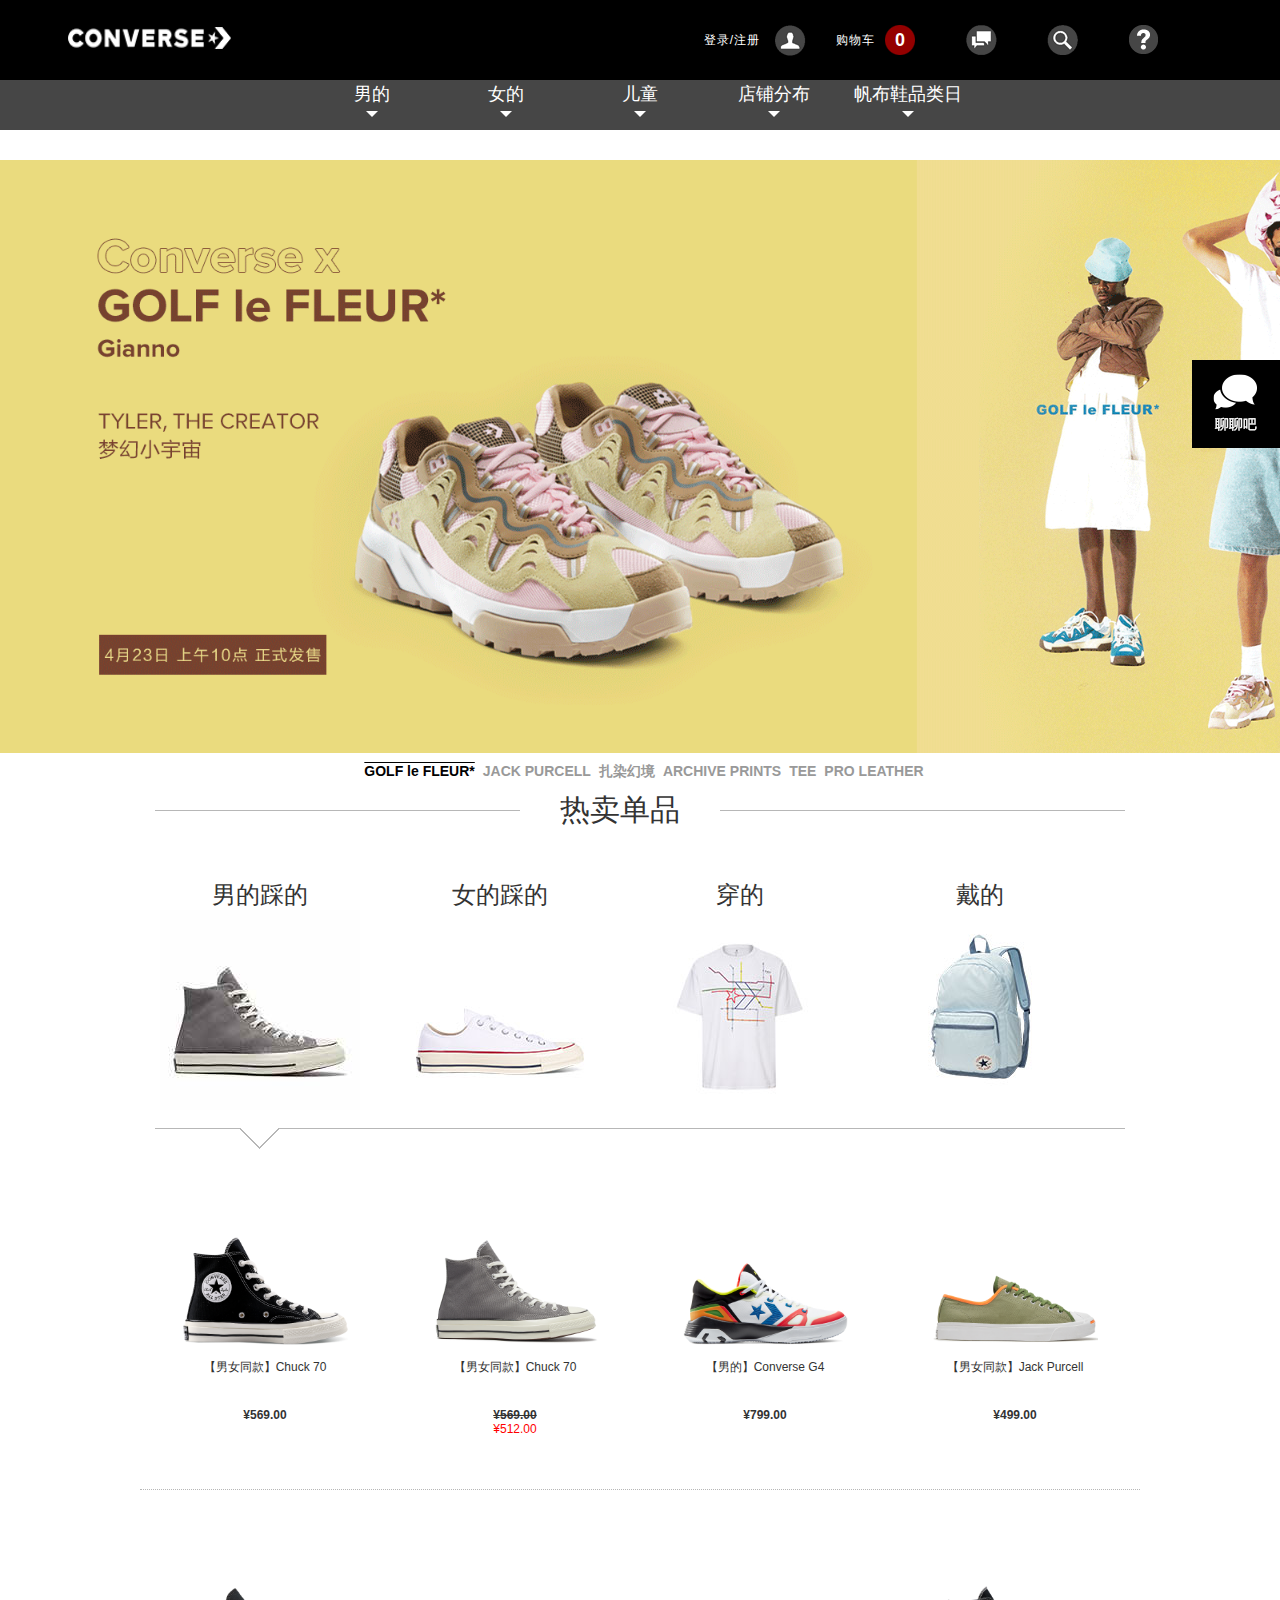
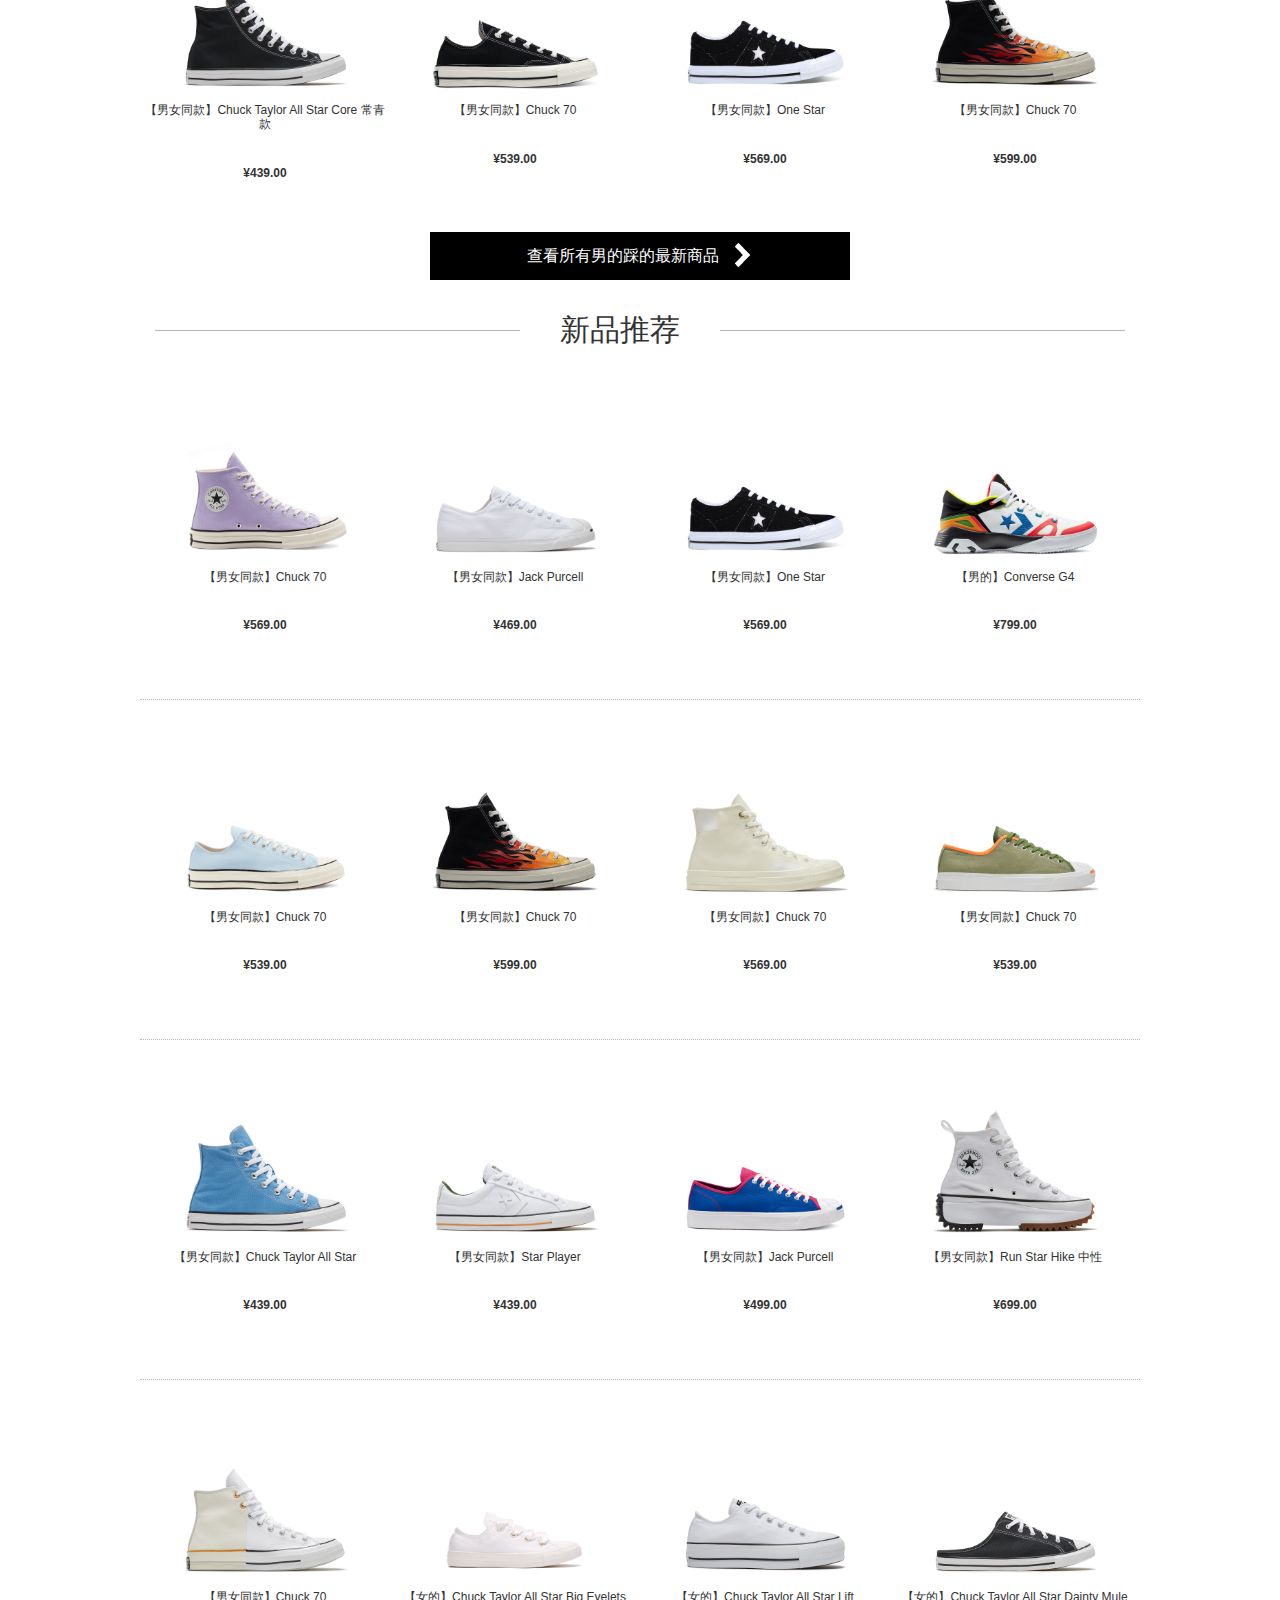
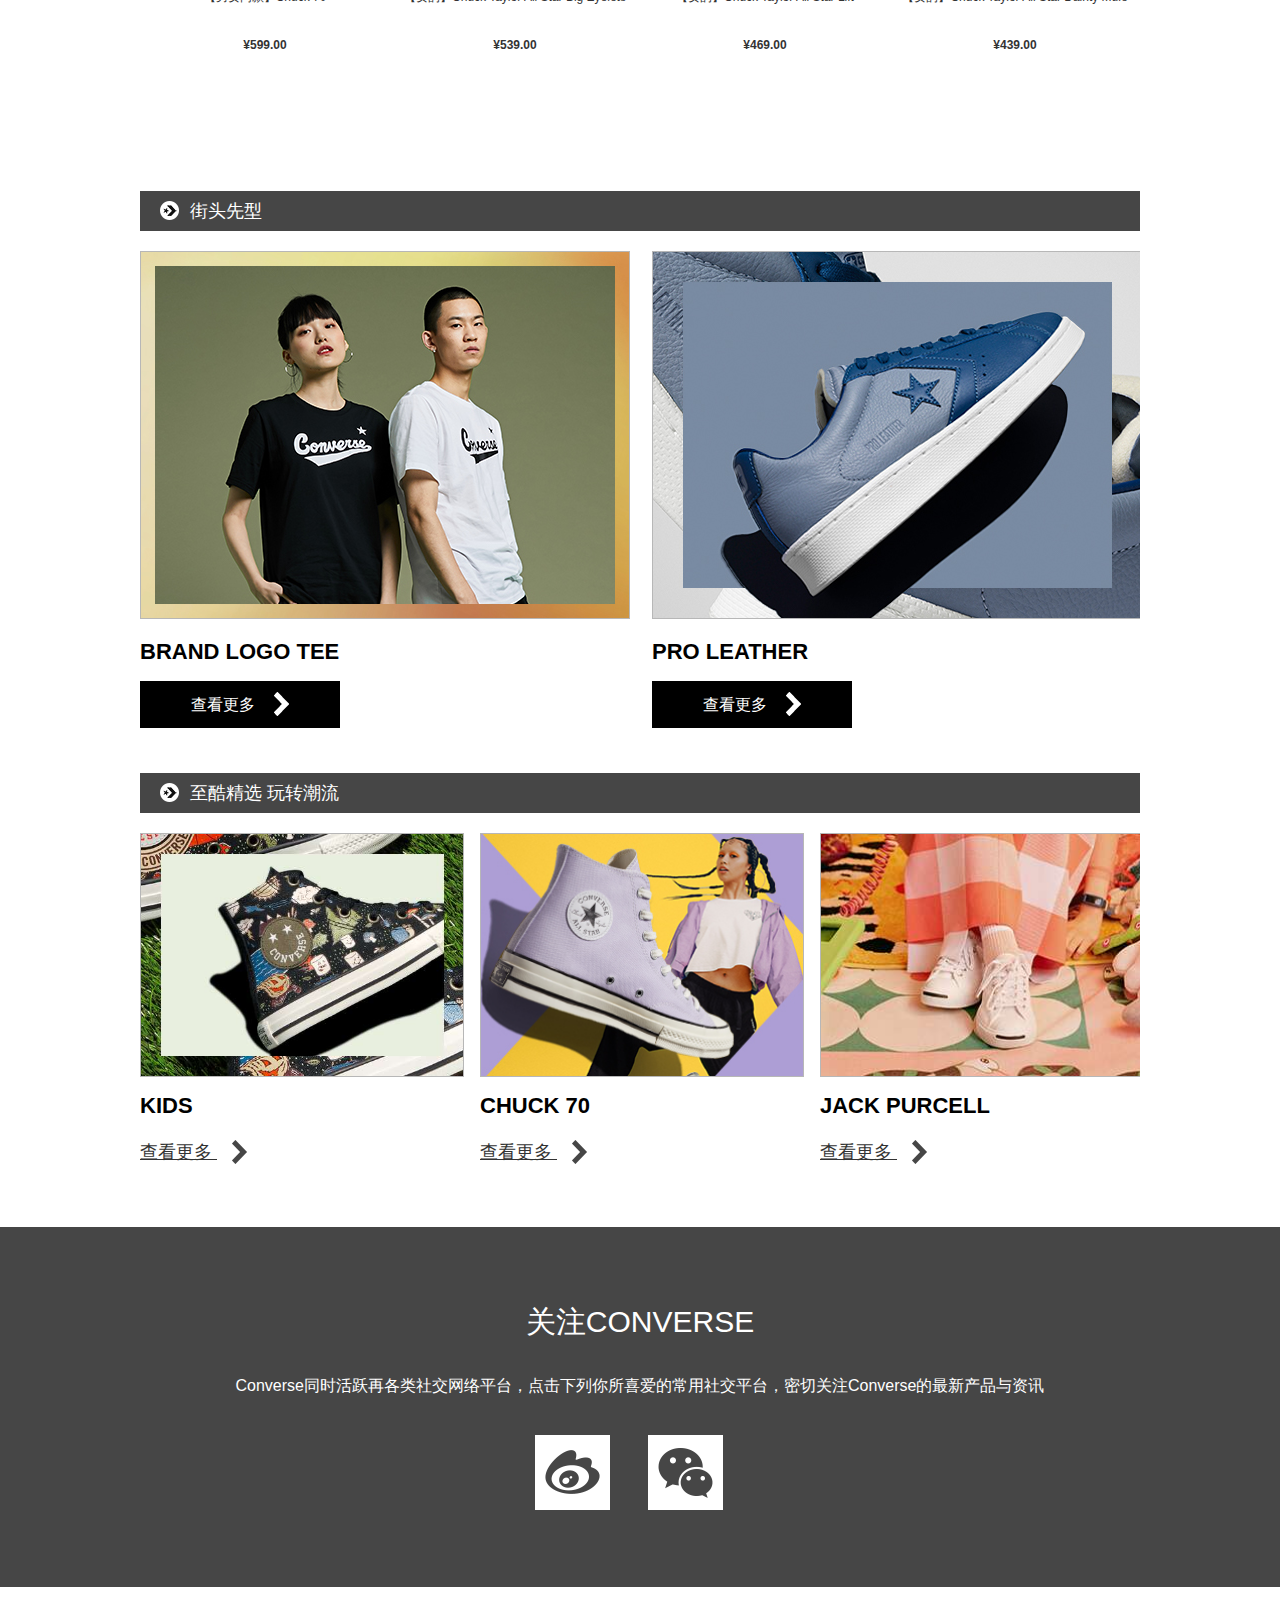
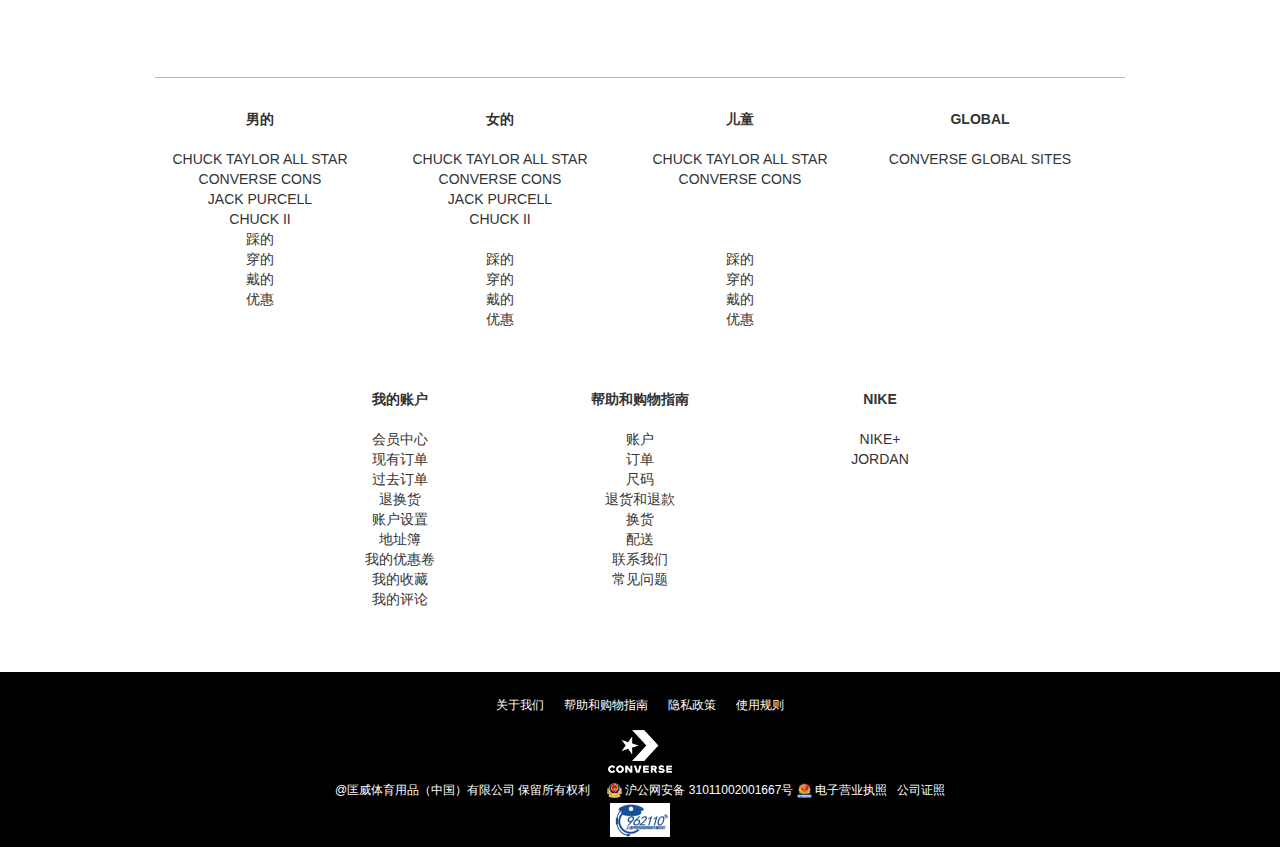
==== commit b958aab5: "2020.04.24 首页导航bug解决" ====
--- a/index.html
+++ b/index.html
@@ -399,7 +399,6 @@
 
     <!-- 主体-->
     <div class="content">
-        <div class="content-mask"></div>
         <!-- 轮播图 -->
         <div class="slider">
             <ul>
@@ -413,10 +412,10 @@
             </ul>
             <div class="arrow">
                 <span class="arrow-left">
-                    <a href=""></a>
+                    <i></i>
                 </span>
                 <span class="arrow-right">
-                    <a href=""></a>
+                    <i></i>
                 </span>
             </div>
             <ol>
--- a/css/index.css
+++ b/css/index.css
@@ -344,7 +344,7 @@
 /* 导航内容儿童 */
 .nav-content:last-child {
     height: 130px;
-    display: block;
+    display: none;
 }
 .nav-content:last-child ul{
     margin-left: 517px;
@@ -417,7 +417,7 @@
     font-size: 30px;
 }
 
-.arrow-left a {
+.arrow-left i {
     display: inline-block;
     position: absolute;
     width: 21px;
@@ -436,7 +436,7 @@
     right: 0;
 }
 
-.arrow-right a {
+.arrow-right i {
     display: inline-block;
     position: absolute;
     width: 21px;
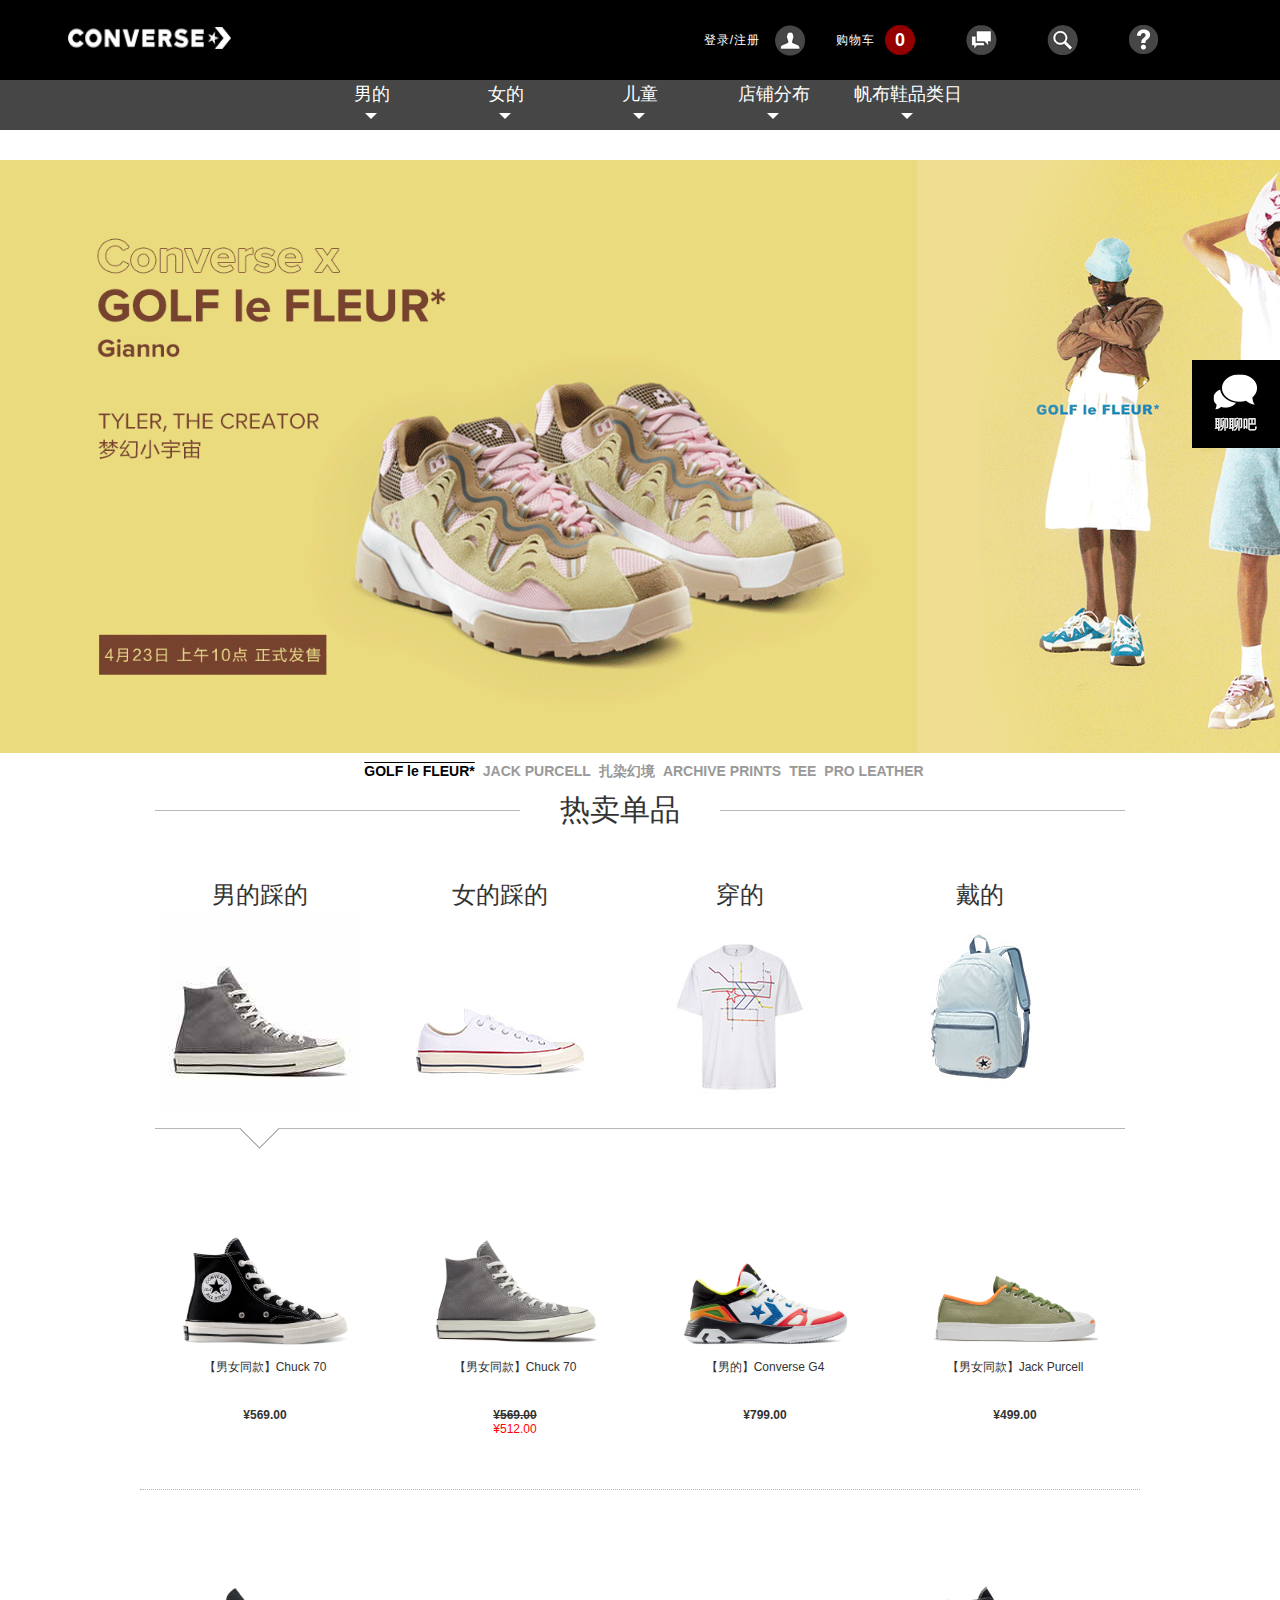
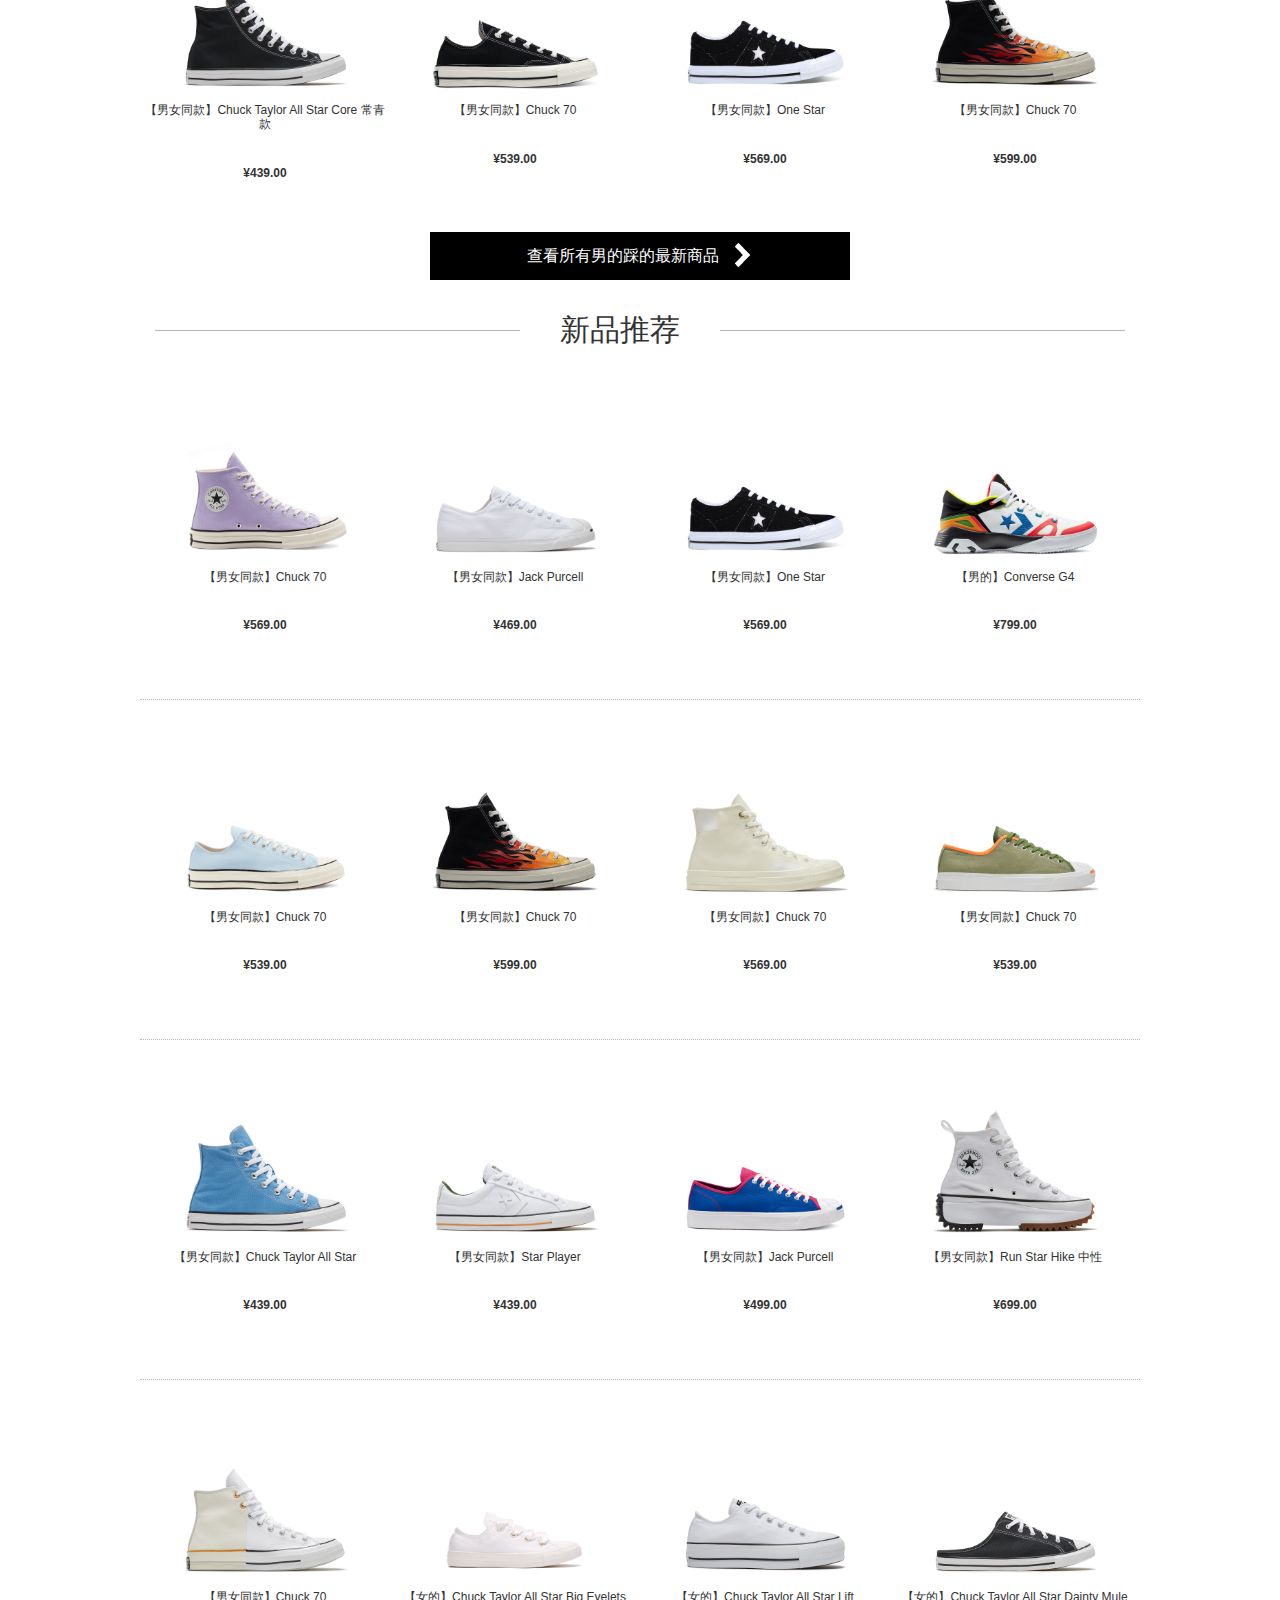
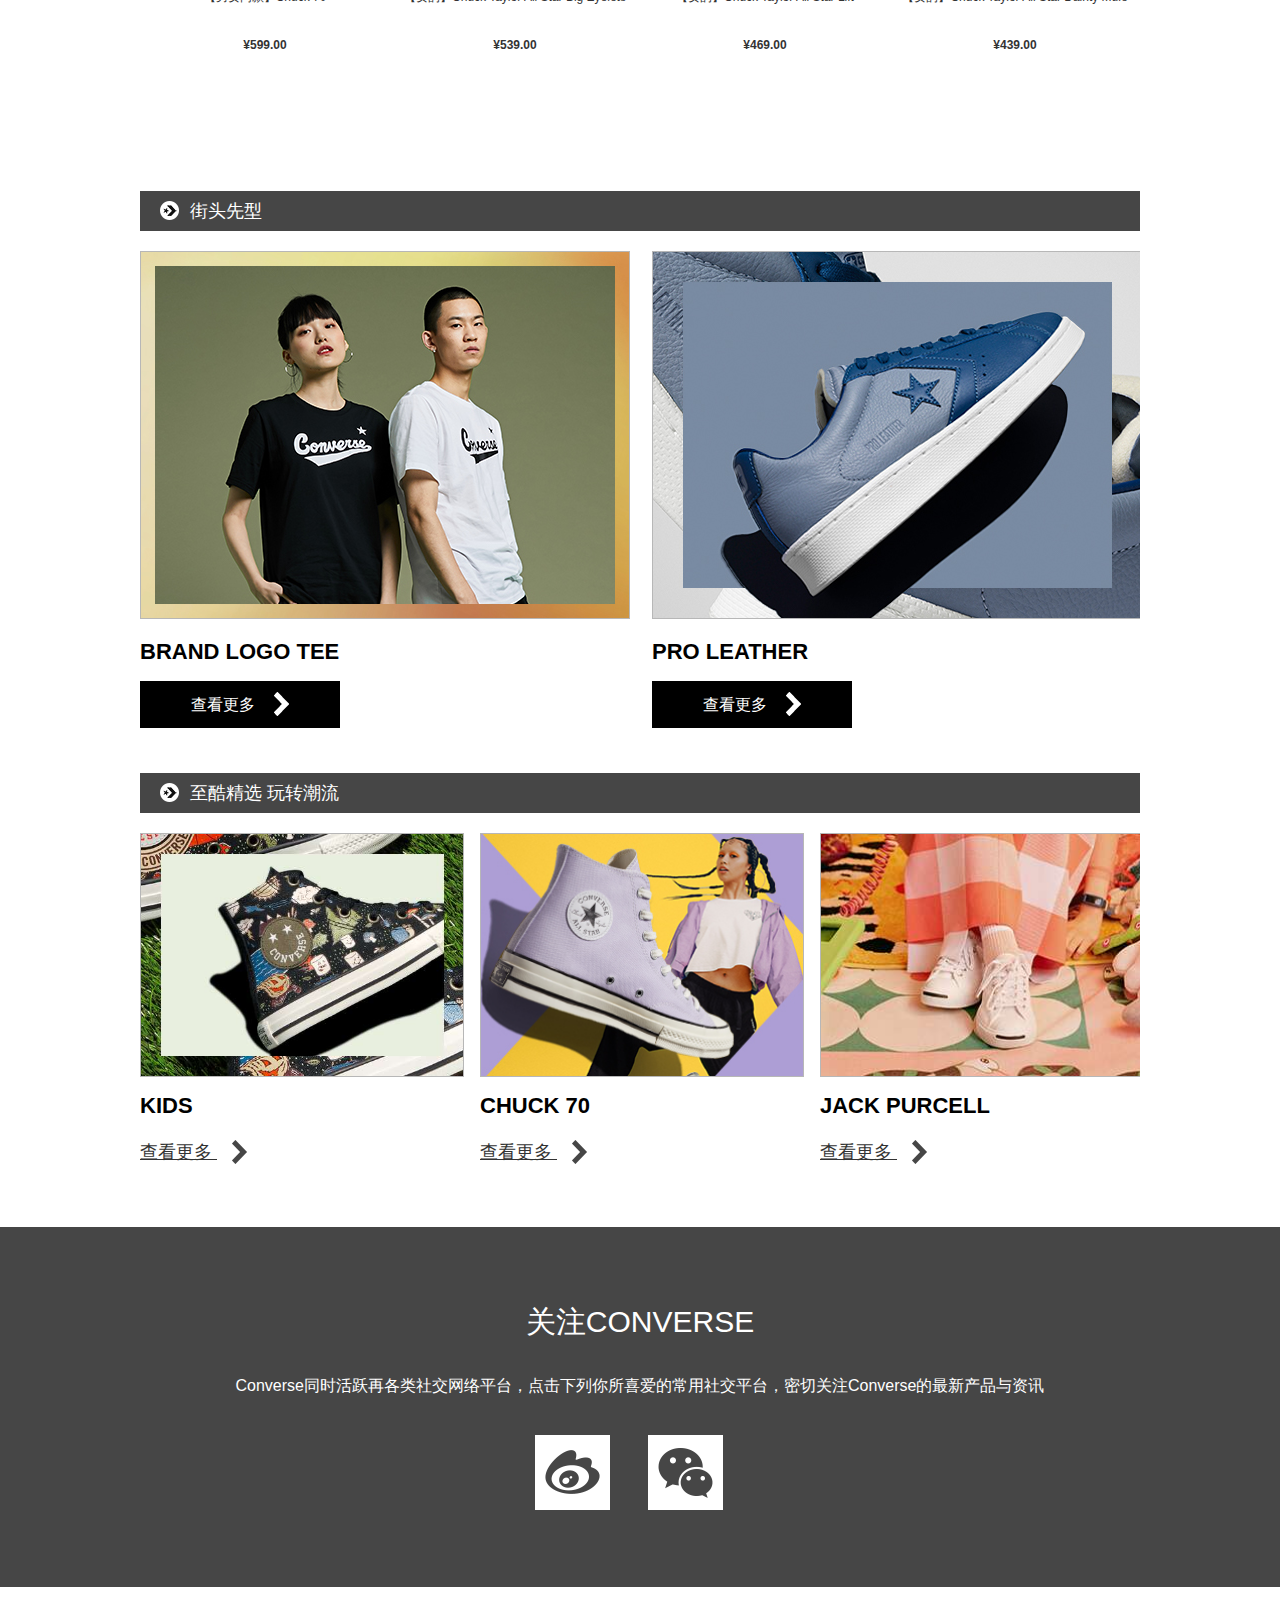
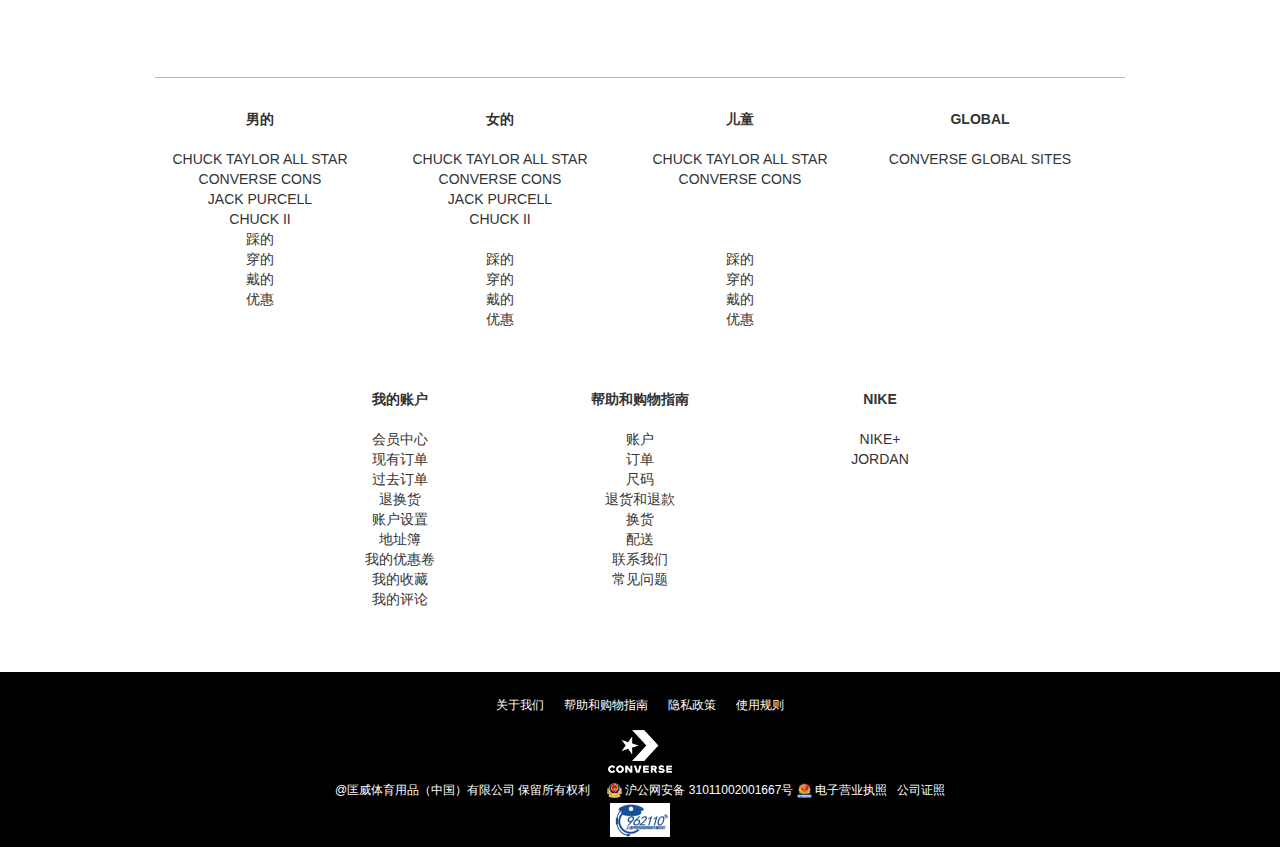
==== commit 16a6c948: "2020.04.24 页面二" ====
--- a/index.html
+++ b/index.html
@@ -6,6 +6,7 @@
     <meta name="viewport" content="width=device-width, initial-scale=1.0">
     <title>Document</title>
     <link rel="stylesheet" href="./lib/reset/reset.css">
+    <link rel="stylesheet" href="./css/common.css">
     <link rel="stylesheet" href="./css/index.css">
 
 </head>
@@ -163,32 +164,29 @@
     </header>
     <!-- 头部导航 -->
     <nav>
-        <!-- 版心 -->
         <div class="nav">
-            <div class="nav-container">
-                <ul class="headerNav">
-                    <li>
-                        <a href="">男的</a>
-                        <i></i>
-                    </li>
-                    <li>
-                        <a href="">女的</a>
-                        <i></i>
-                    </li>
-                    <li>
-                        <a href="">儿童</a>
-                        <i></i>
-                    </li>
-                    <li>
-                        <a href="">店铺分布</a>
-                        <i></i>
-                    </li>
-                    <li>
-                        <a href="">帆布鞋品类日</a>
-                        <i></i>
-                    </li>
-                </ul>
-            </div>
+            <ul class="headerNav">
+                <li>
+                    <a href="">男的</a>
+                    <i></i>
+                </li>
+                <li>
+                    <a href="">女的</a>
+                    <i></i>
+                </li>
+                <li>
+                    <a href="">儿童</a>
+                    <i></i>
+                </li>
+                <li>
+                    <a href="">店铺分布</a>
+                    <i></i>
+                </li>
+                <li>
+                    <a href="">帆布鞋品类日</a>
+                    <i></i>
+                </li>
+            </ul>
         </div>
 
         <!-- 导航对应下拉内容 -->
@@ -1167,6 +1165,7 @@
         </div>
     </div>
     <script src="./lib/jquery-3.4.1.min.js"></script>
+    <script src="./js/common.js"></script>
     <script src="./js/index.js"></script>
 </body>
 
--- a/css/common.css
+++ b/css/common.css
@@ -0,0 +1,376 @@
+.clearfix:before,
+.clearfix:after {
+    content: '';
+    display: table;
+}
+
+.clearfix:after {
+    clear: both;
+}
+
+.clearfix {
+    *zoom: 1;
+}
+
+.body-mask {
+    position: absolute;
+    top: 0;
+    left: 0;
+    background-image: url(../images/mask.png);
+    background-repeat: repeat;
+    width: 100%;
+    height: 100%;
+    display: none;
+    z-index: 888;
+}
+
+
+header {
+    position: fixed;
+    top: 0;
+    width: 100%;
+    height: 80px;
+    background-color: #000;
+    z-index: 1000;
+    line-height: 80px;
+}
+
+.header-continer {
+    padding-right: 84px;
+    padding-left: 68px;
+    height: 100%;
+    margin: 0 auto;
+}
+
+header .logo {
+    float: left;
+    width: 163px;
+    height: 21.58px;
+    margin: 5px 0 0 0px;
+}
+
+header .logo a {
+    display: inline-block;
+    width: 100%;
+    height: 21.58px;
+    line-height: 100%;
+}
+
+header .logo img {
+    width: 163px;
+    height: 21.58px;
+    line-height: 100%;
+}
+
+header .header-right {
+    height: 100%;
+    position: relative;
+    float: right;
+    margin-right: 37px;
+}
+
+header .header-enroll {
+    float: left;
+    height: 100%;
+    color: #fff;
+    font-size: 12px;
+    display: flex;
+    text-align: center;
+    align-items: center;
+    cursor: pointer;
+    overflow: auto;
+    line-height: 100%;
+    letter-spacing: 1px;
+}
+
+.header-enroll a {
+    color: #fff;
+    display: inline-block;
+}
+
+.header-enroll a:hover {
+    text-decoration: underline;
+}
+
+
+
+.iconMy {
+    width: 31px;
+    height: 31px;
+    background-image: url(../images/sprites_header_footer.png);
+    background-position: -96px -85px;
+    margin-left: 15px;
+    cursor: pointer;
+    display: inline-block;
+}
+
+.iconMy:hover {
+    background-image: url(../images/sprites_header_footer.png);
+    background-position: -136px -65px;
+}
+
+.header-cart {
+    float: left;
+    height: 100%;
+    display: flex;
+    text-align: center;
+    line-height: 100%;
+    letter-spacing: 1px;
+    align-items: center;
+    cursor: pointer;
+    margin-left: 30px;
+}
+
+.header-cart a {
+    color: #fff;
+}
+
+.header-cart a:hover {
+    text-decoration: underline;
+}
+
+.iconCart {
+    width: 31px;
+    height: 31px;
+    color: #fff;
+    font-weight: bold;
+    line-height: 30px;
+    font-size: 18px;
+    background-image: url(../images/sprites_header_footer.png);
+    background-position: -168px -97px;
+    cursor: pointer;
+    margin-left: 10px;
+}
+
+.header-message {
+    float: left;
+    height: 100%;
+    display: flex;
+    line-height: 100%;
+    align-items: center;
+    cursor: pointer;
+    margin-left: 50px;
+}
+
+.iconMess {
+    width: 31px;
+    height: 31px;
+    background-image: url(../images/sprites_header_footer.png);
+    background-position: -95px -54px;
+    cursor: pointer;
+}
+
+.iconMess:hover {
+    background-image: url(../images/sprites_header_footer.png);
+    background-position: -135px -32px;
+}
+
+.header-search {
+    float: left;
+    height: 100%;
+    display: flex;
+    line-height: 100%;
+    align-items: center;
+    cursor: pointer;
+    margin-left: 50px;
+}
+
+.iconSearch {
+    width: 31px;
+    height: 31px;
+    background-image: url(../images/sprites_header_footer.png);
+    background-position: -136px -161px;
+    cursor: pointer;
+}
+
+.iconSearch:hover {
+    background-image: url(../images/sprites_header_footer.png);
+    background-position: -135px 0px;
+}
+
+.header-help {
+    float: left;
+    height: 100%;
+    display: flex;
+    line-height: 100%;
+    align-items: center;
+    cursor: pointer;
+    margin-left: 50px;
+}
+
+.iconHelp {
+    width: 31px;
+    height: 31px;
+    background-image: url(../images/sprites_header_footer.png);
+    background-position: -168px -162px;
+    cursor: pointer;
+}
+
+.iconHelp:hover {
+    background-image: url(../images/sprites_header_footer.png);
+    background-position: -166px 0px;
+}
+
+
+/* 登录 */
+.login {
+    display: none;
+}
+
+/* 注册 */
+.register {
+    display: none;
+}
+
+nav {
+    width: 100%;
+    height: 50px;
+    position: fixed;
+    line-height: 35px;
+    top: 80px;
+    z-index: 1000;
+}
+
+.nav {
+    position: relative;
+    width: 100%;
+    height: 50px;
+    background-color: #464646;
+}
+
+.headerNav {
+    position: relative;
+    width: 670px;
+    height: 100%;
+    display: flex;
+    align-items: center;
+    margin: 0 auto;
+
+}
+
+.headerNav li {
+    position: relative;
+    width: 134px;
+    height: 100%;
+    text-align: center;
+    font-size: 18px;
+}
+
+.headerNav li a {
+    display: block;
+    line-height: 28px;
+    color: #fff;
+    font-weight: normal;
+}
+
+.headerNav li:nth-child(-n+3):hover a {
+    text-decoration: underline;
+}
+
+.headerNav li i {
+    border-color: white transparent transparent;
+    border-right: 6px solid transparent;
+    border-style: solid;
+    border-width: 6px;
+    position: absolute;
+    width: 0;
+    left: 60px;
+    height: 0;
+    bottom: 5px;
+}
+
+/* 导航对应下拉内容 */
+.nav-content {
+    position: absolute;
+    top: 50px;
+    left: 0;
+    display: none;
+    width: 100%;
+    height: 262px;
+    background-color: #fff;
+    z-index: 999;
+    border-bottom: 1px solid #b7b7b7;
+    overflow: hidden;
+}
+
+.nav-content ul {
+    position: relative;
+    width: 100%;
+    height: 130px;
+    float: left;
+    overflow: hidden;
+    text-align: center;
+    margin-left: 260px;
+}
+
+.nav-content li {
+    position: relative;
+    float: left;
+    width: 130px;
+    height: 100%;
+}
+
+.nav-content li a {
+    color: #000;
+    display: block;
+    width: 130px;
+    height: 100%;
+    background-color: #fff;
+}
+
+.nav-content li a img {
+    width: 110px;
+    height: 110px;
+}
+
+.nav-content li a span {
+    display: block;
+    position: absolute;
+    bottom: 15px;
+    left: 0;
+    width: 100%;
+    text-align: center;
+    font-size: 14px;
+}
+
+.nav-line {
+    content: "";
+    position: absolute;
+    width: 100%;
+    height: 1px;
+    top: 135px;
+    left: 1.5%;
+    background-color: #b7b7b7;
+    z-index: 9;
+}
+
+/* 导航内容儿童 */
+.nav-content:last-child {
+    height: 130px;
+    display: none;
+}
+
+.nav-content:last-child ul {
+    margin-left: 517px;
+}
+
+/* 悬浮聊天 */
+.chat {
+    width: 88px;
+    height: 88px;
+    position: absolute;
+    right: 0;
+    top: 200px;
+    background-color: #000;
+    z-index: 1000;
+}
+
+.chat a {
+    display: inline-block;
+    width: 88px;
+    height: 88px;
+}
+
+ul li {
+    list-style: none;
+}--- a/css/index.css
+++ b/css/index.css
@@ -1,370 +1,16 @@
 head,
 body {
     position: relative;
+    width: 100%;
+    height: 100%;
     margin: 0;
     padding: 0;
-    width: 100%;
-    height: 100%;
-}
-.body-mask{
-    width:100%;
-    height:100%;
-    position:absolute;
-    left:0;
-    top:0;
-    z-index:998;
-    background-color:#000;
-    opacity:0.6;
-    display:none;
-}
+}
+
 .container {
     width: 1000px;
     height: 100%;
     margin: 0 auto;
-}
-
-header {
-    position: fixed;
-    top: 0;
-    width: 100%;
-    height: 80px;
-    background-color: #000;
-    z-index: 1000;
-    line-height: 80px;
-}
-
-.header-continer {
-    padding-right: 84px;
-    padding-left: 68px;
-    height: 100%;
-    margin: 0 auto;
-}
-
-header .logo {
-    float: left;
-    width: 163px;
-    height: 21.58px;
-    margin: 5px 0 0 0px;
-}
-
-header .logo a {
-    display: inline-block;
-    width: 100%;
-    height: 21.58px;
-    line-height: 100%;
-}
-
-header .logo img {
-    width: 163px;
-    height: 21.58px;
-    line-height: 100%;
-}
-
-header .header-right {
-    height: 100%;
-    position: relative;
-    float: right;
-    margin-right: 37px;
-}
-
-header .header-enroll {
-    float: left;
-    height: 100%;
-    color: #fff;
-    font-size: 12px;
-    display: flex;
-    text-align: center;
-    align-items: center;
-    cursor: pointer;
-    overflow: auto;
-    line-height: 100%;
-    letter-spacing: 1px;
-}
-
-.header-enroll a {
-    color: #fff;
-    display: inline-block;
-}
-
-.header-enroll a:hover {
-    text-decoration: underline;
-}
-
-
-
-.iconMy {
-    width: 31px;
-    height: 31px;
-    background-image: url(../images/sprites_header_footer.png);
-    background-position: -96px -85px;
-    margin-left: 15px;
-    cursor: pointer;
-    display: inline-block;
-}
-
-.iconMy:hover {
-    background-image: url(../images/sprites_header_footer.png);
-    background-position: -136px -65px;
-}
-
-.header-cart {
-    float: left;
-    height: 100%;
-    display: flex;
-    text-align: center;
-    line-height: 100%;
-    letter-spacing: 1px;
-    align-items: center;
-    cursor: pointer;
-    margin-left: 30px;
-}
-
-.header-cart a {
-    color: #fff;
-}
-
-.header-cart a:hover {
-    text-decoration: underline;
-}
-
-.iconCart {
-    width: 31px;
-    height: 31px;
-    color: #fff;
-    font-weight: bold;
-    line-height: 30px;
-    font-size: 18px;
-    background-image: url(../images/sprites_header_footer.png);
-    background-position: -168px -97px;
-    cursor: pointer;
-    margin-left: 10px;
-}
-
-.header-message {
-    float: left;
-    height: 100%;
-    display: flex;
-    line-height: 100%;
-    align-items: center;
-    cursor: pointer;
-    margin-left: 50px;
-}
-
-.iconMess {
-    width: 31px;
-    height: 31px;
-    background-image: url(../images/sprites_header_footer.png);
-    background-position: -95px -54px;
-    cursor: pointer;
-}
-
-.iconMess:hover {
-    background-image: url(../images/sprites_header_footer.png);
-    background-position: -135px -32px;
-}
-
-.header-search {
-    float: left;
-    height: 100%;
-    display: flex;
-    line-height: 100%;
-    align-items: center;
-    cursor: pointer;
-    margin-left: 50px;
-}
-
-.iconSearch {
-    width: 31px;
-    height: 31px;
-    background-image: url(../images/sprites_header_footer.png);
-    background-position: -136px -161px;
-    cursor: pointer;
-}
-
-.iconSearch:hover {
-    background-image: url(../images/sprites_header_footer.png);
-    background-position: -135px 0px;
-}
-
-.header-help {
-    float: left;
-    height: 100%;
-    display: flex;
-    line-height: 100%;
-    align-items: center;
-    cursor: pointer;
-    margin-left: 50px;
-}
-
-.iconHelp {
-    width: 31px;
-    height: 31px;
-    background-image: url(../images/sprites_header_footer.png);
-    background-position: -168px -162px;
-    cursor: pointer;
-}
-
-.iconHelp:hover {
-    background-image: url(../images/sprites_header_footer.png);
-    background-position: -166px 0px;
-}
-
-
-/* 登录 */
-.login {
-    display: none;
-}
-
-/* 注册 */
-.register {
-    display: none;
-}
-
-nav {
-    width: 100%;
-    height: 50px;
-    position: fixed;
-    line-height: 35px;
-    top: 80px;
-    z-index: 1000;
-}
-
-.nav {
-    position: relative;
-    width: 100%;
-    height: 100%;
-    background-color: #464646;
-}
-
-.headerNav {
-    position: relative;
-    width: 670px;
-    height: 100%;
-    display: flex;
-    align-items: center;
-    margin: 0 auto;
-
-}
-
-.headerNav li {
-    width: 134px;
-    height: 100%;
-    text-align: center;
-    font-size: 18px;
-}
-
-.headerNav li a {
-    display: block;
-    line-height: 28px;
-    color: #fff;
-    font-weight: normal;
-}
-
-.headerNav li:nth-child(-n+3):hover a {
-    text-decoration: underline;
-}
-
-.headerNav li i {
-    border-color: white transparent transparent;
-    border-right: 6px solid transparent;
-    border-style: solid;
-    border-width: 6px;
-    position: absolute;
-    width: 0;
-    margin-left: -6px;
-    height: 0;
-    bottom: -15px;
-}
-
-/* 导航对应下拉内容 */
-.nav-content {
-    position: absolute;
-    top: 50px;
-    left: 0;
-    display: none;
-    width: 100%;
-    height: 262px;
-    background-color: #fff;
-    z-index: 999;
-    border-bottom: 1px solid #b7b7b7;
-    overflow: hidden;
-}
-
-.nav-content ul {
-    position: relative;
-    width: 100%;
-    height: 130px;
-    float: left;
-    overflow: hidden;
-    text-align: center;
-    margin-left: 260px;
-}
-
-.nav-content li {
-    position: relative;
-    float: left;
-    width: 130px;
-    height: 100%;
-}
-
-.nav-content li a {
-    color: #000;
-    display: block;
-    width: 130px;
-    height: 100%;
-    background-color: #fff;
-}
-
-.nav-content li a img {
-    width: 110px;
-    height: 110px;
-}
-
-.nav-content li a span {
-    display: block;
-    position: absolute;
-    bottom: 15px;
-    left: 0;
-    width: 100%;
-    text-align: center;
-    font-size: 14px;
-}
-
-.nav-line {
-    content: "";
-    position: absolute;
-    width: 100%;
-    height: 1px;
-    top: 135px;
-    left: 1.5%;
-    background-color: #b7b7b7;
-    z-index: 9;
-}
-
-/* 导航内容儿童 */
-.nav-content:last-child {
-    height: 130px;
-    display: none;
-}
-.nav-content:last-child ul{
-    margin-left: 517px;
-}
-
-/* 悬浮聊天 */
-.chat {
-    width: 88px;
-    height: 88px;
-    position: absolute;
-    right: 0;
-    top: 200px;
-    background-color: #000;
-    z-index: 1000;
-}
-
-.chat a {
-    display: inline-block;
-    width: 88px;
-    height: 88px;
 }
 
 /* 轮播图 */
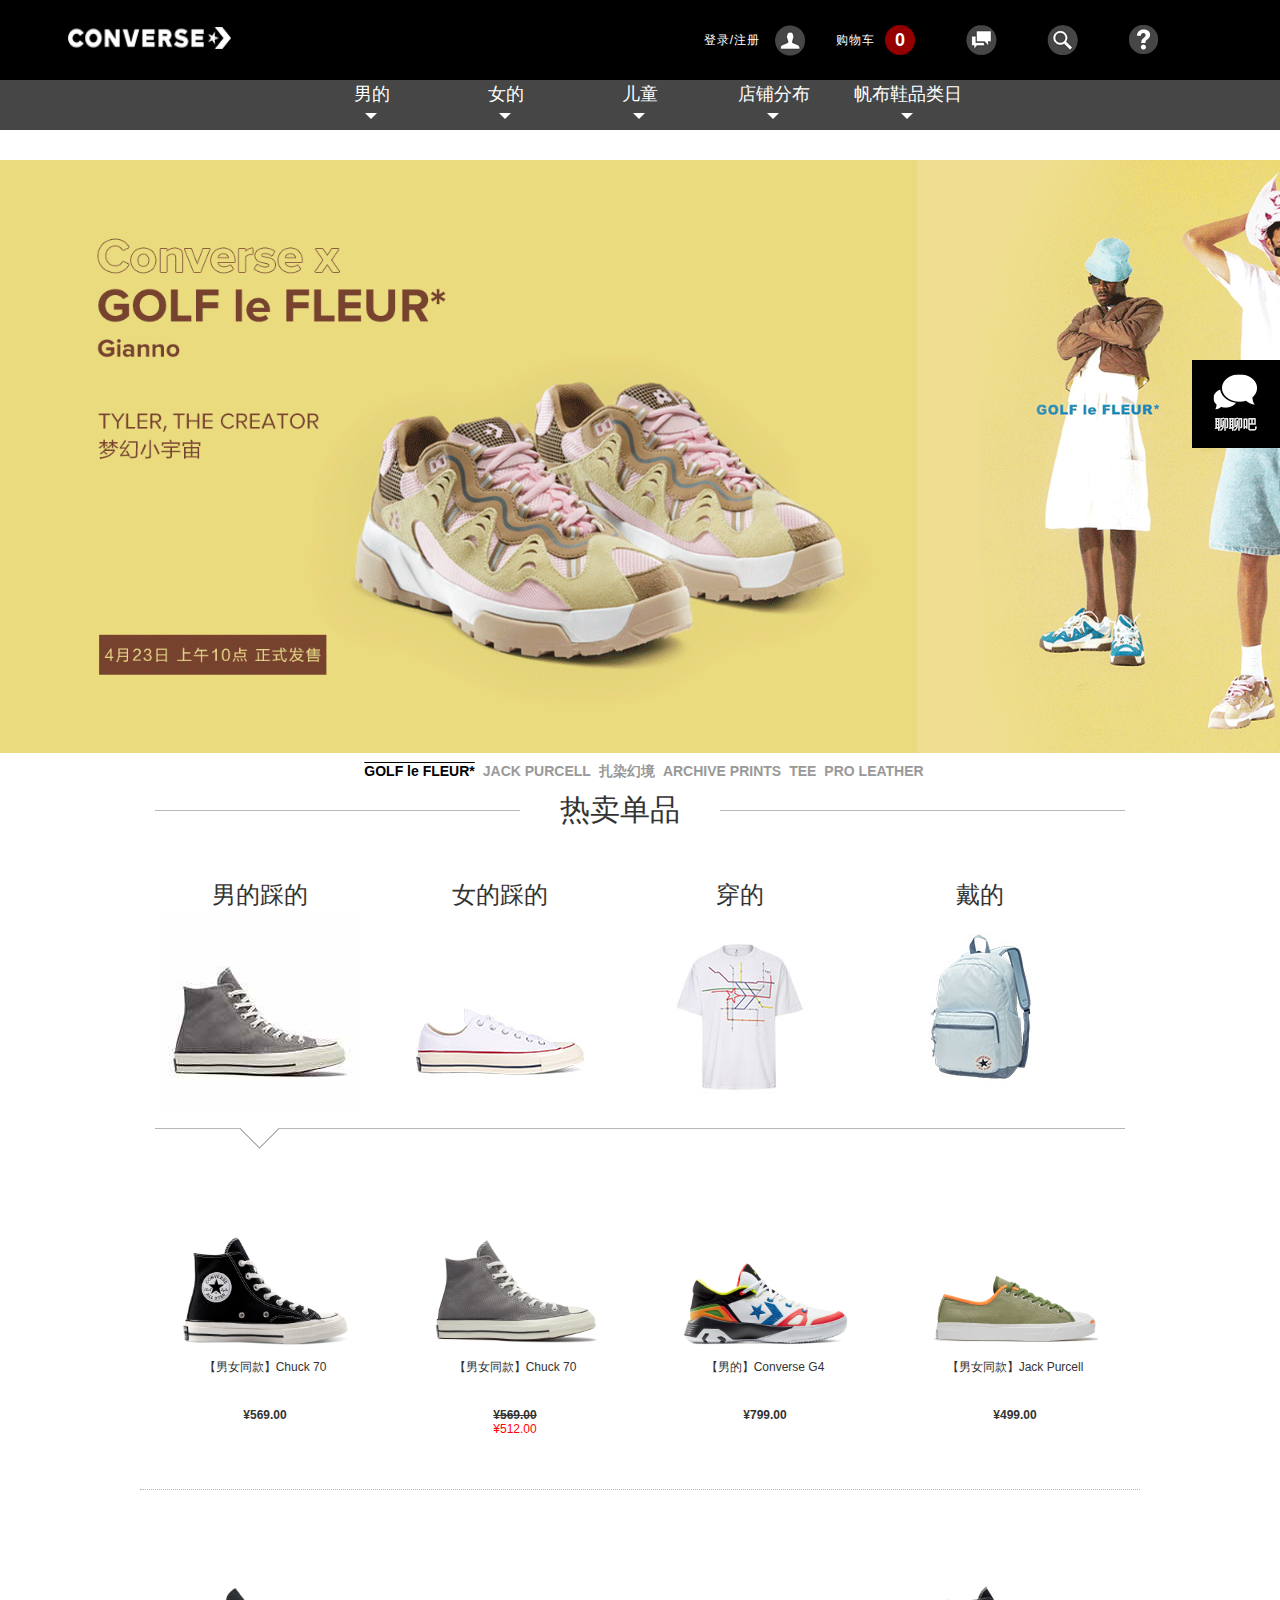
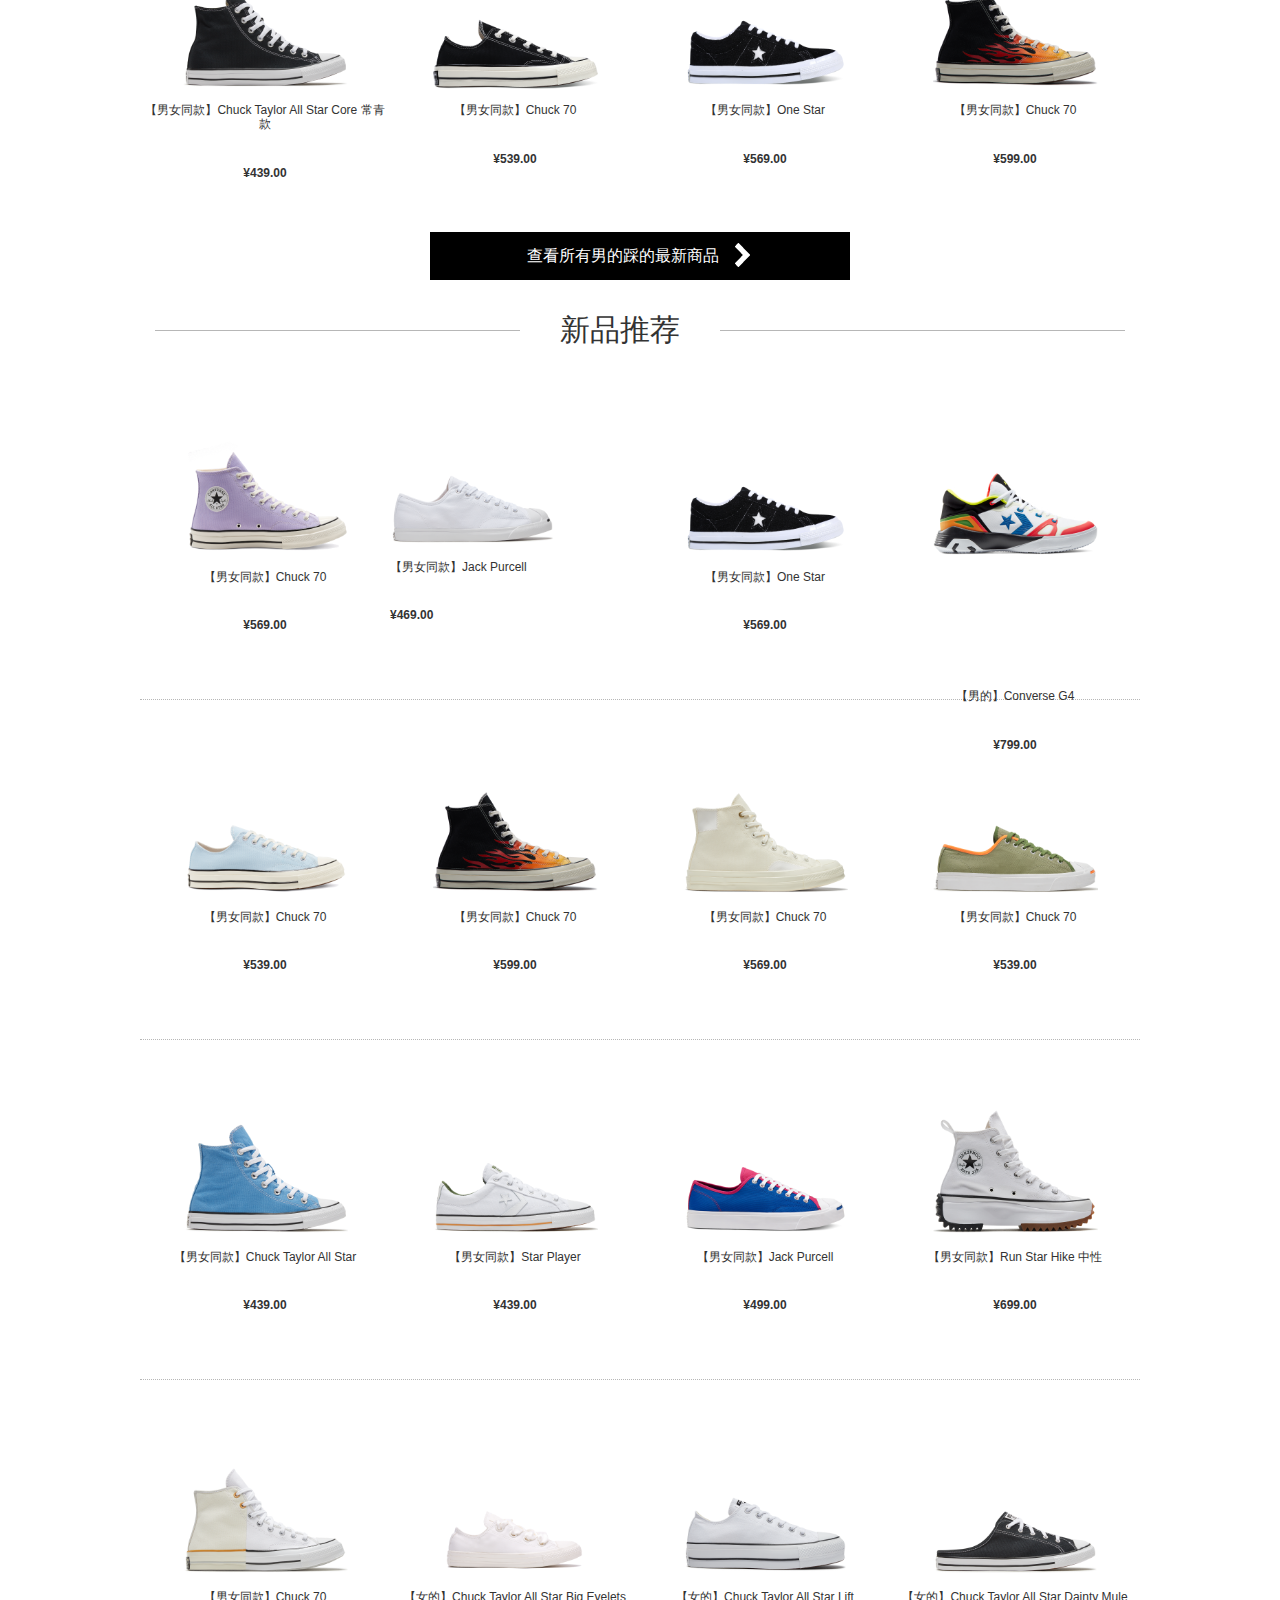
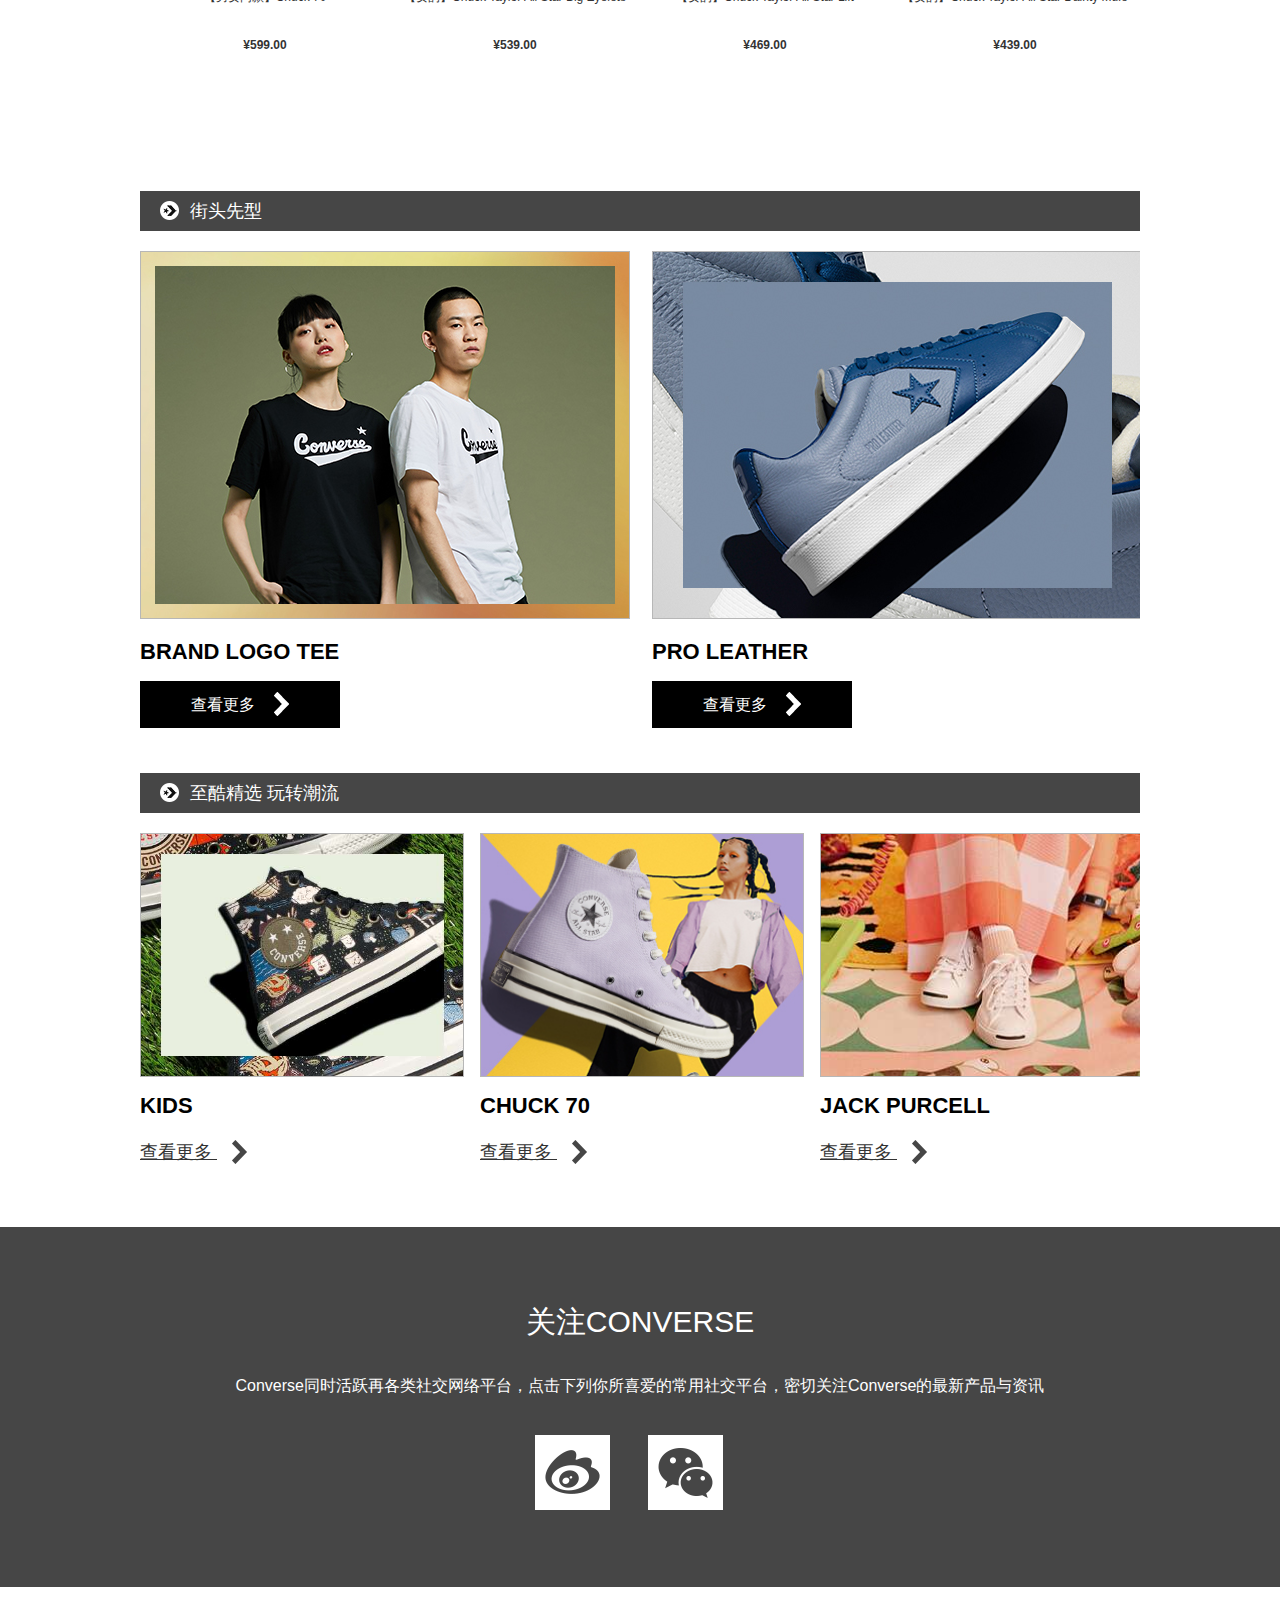
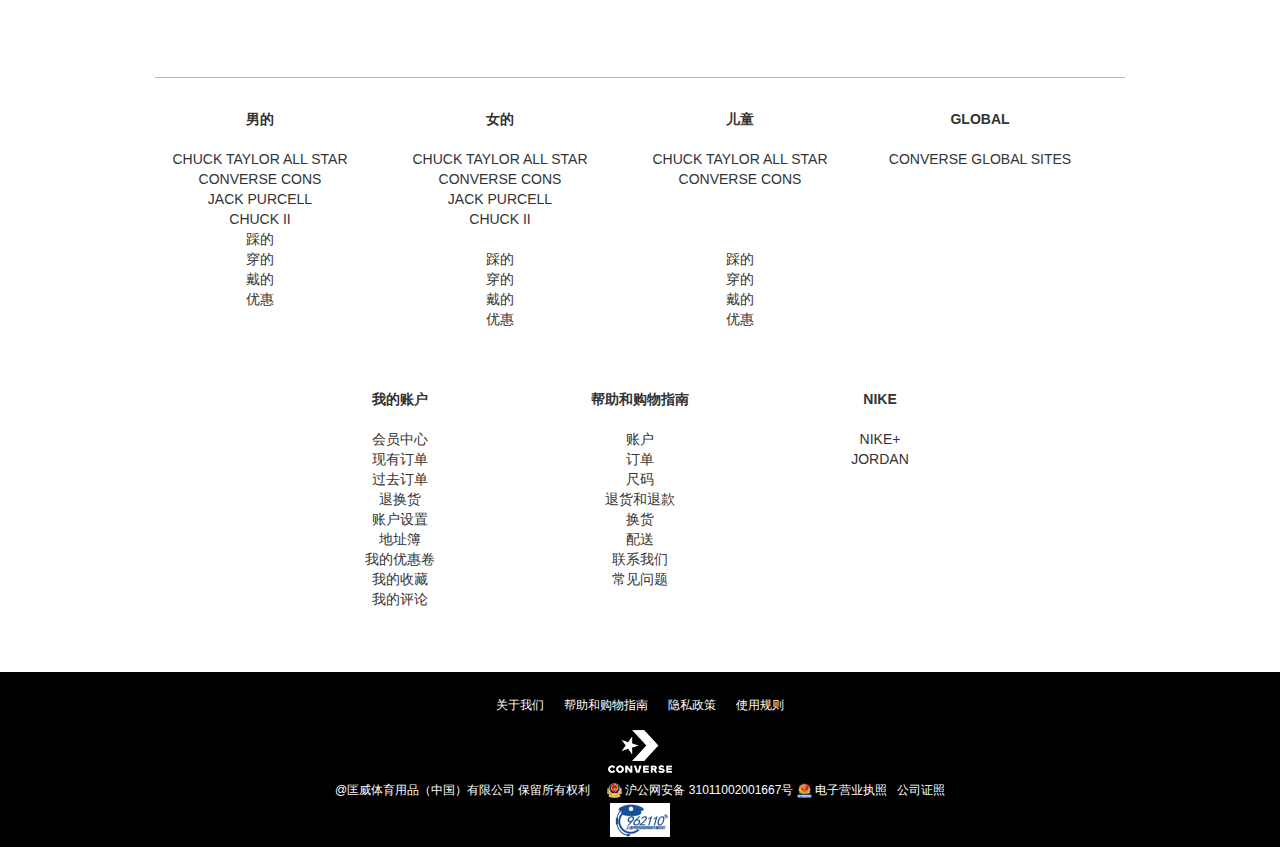
==== commit c105bd54: "2020.04.30" ====
--- a/index.html
+++ b/index.html
@@ -3,8 +3,12 @@
 
 <head>
     <meta charset="UTF-8">
+    <meta name="description"
+        content="CONVERSE匡威官方网站,美国著名帆布鞋品牌,辉煌历史创于1908年,代表永恒不灭的原创力。匡威官网独家限量发售匡威帆布鞋,板鞋,T恤衫,卫衣,外套夹克,牛仔裤,短裤,双肩包等匡威产品,街头潮流,滑板文化,匡威为你提供全面的装备。">
+
     <meta name="viewport" content="width=device-width, initial-scale=1.0">
-    <title>Document</title>
+    <title>匡威(CONVERSE)中国官方商城 - 匡威官方网站,正品匡威全系列,新品首发独家平台</title>
+    <link rel="icon" type="image/x-icon" href="./fonts/favicon.ico">
     <link rel="stylesheet" href="./lib/reset/reset.css">
     <link rel="stylesheet" href="./css/common.css">
     <link rel="stylesheet" href="./css/index.css">
@@ -743,8 +747,7 @@
                             </a>
                         </li>
                         <li class="new-pro-list">
-                            <a href="">
-                                <img src="./upload/hot-women-shoes-06.png" alt="">
+                               <img src="./upload/hot-women-shoes-06.png" alt="">
                                 <p>【男女同款】Jack Purcell</p>
                                 <b>¥469.00</b>
                             </a>
@@ -759,7 +762,8 @@
                         <li class="new-pro-list">
                             <a href="">
                                 <img src="./upload/hot-man-shoes-03.png" alt="">
-                                <p> 【男的】Converse G4</p>
+                               <a href="">
+                              <p> 【男的】Converse G4</p>
                                 <b>¥799.00</b>
                             </a>
                         </li>
--- a/css/common.css
+++ b/css/common.css
@@ -373,4 +373,72 @@
 
 ul li {
     list-style: none;
+}
+
+/* 底部 */
+.footer {
+    position: relative;
+    width: 100%;
+    height: 175px;
+    background-color: #000;
+}
+
+.footer-container {
+    height: 175px;
+    width: 1000px;
+    margin: 0 auto;
+    text-align: center;
+}
+
+.footer ul {
+    width: 1000px;
+    height: 48px;
+    display: flex;
+    align-items: center;
+    justify-content: center;
+    overflow: hidden;
+    padding-top: 18px;
+    box-sizing: border-box;
+}
+
+.footer ul li {
+    float: left;
+    margin: 0 10px;
+    line-height: 30px;
+}
+
+.footer ul li>a {
+    color: #fff;
+}
+
+.footer-logo {
+    display: block;
+    width: 64.5px;
+    height: 43px;
+    margin: 10px auto;
+}
+
+.footer-word {
+    width: 1000px;
+    height: 20px;
+    color: #fff;
+    text-align: center;
+}
+
+.footer-word img {
+    display: inline-block;
+    width: 15px;
+    height: 15px;
+    margin: 0;
+    vertical-align: middle;
+}
+
+.phone-numb {
+    width: 1000px;
+    text-align: center;
+}
+
+.phone-numb img {
+    width: 60px;
+    height: 34px;
 }--- a/css/index.css
+++ b/css/index.css
@@ -763,70 +763,3 @@
     margin: 0 auto;
 }
 
-/* 底部 */
-.footer {
-    position: relative;
-    width: 100%;
-    height: 175px;
-    background-color: #000;
-}
-
-.footer-container {
-    height: 175px;
-    width: 1000px;
-    margin: 0 auto;
-    text-align: center;
-}
-
-.footer ul {
-    width: 1000px;
-    height: 48px;
-    display: flex;
-    align-items: center;
-    justify-content: center;
-    overflow: hidden;
-    padding-top: 18px;
-    box-sizing: border-box;
-}
-
-.footer ul li {
-    float: left;
-    margin: 0 10px;
-    line-height: 30px;
-}
-
-.footer ul li>a {
-    color: #fff;
-}
-
-.footer-logo {
-    display: block;
-    width: 64.5px;
-    height: 43px;
-    margin: 10px auto;
-}
-
-.footer-word {
-    width: 1000px;
-    height: 20px;
-    color: #fff;
-    text-align: center;
-}
-
-.footer-word img {
-    display: inline-block;
-    width: 15px;
-    height: 15px;
-    margin: 0;
-    vertical-align: middle;
-}
-
-.phone-numb {
-    width: 1000px;
-    text-align: center;
-}
-
-.phone-numb img {
-    width: 60px;
-    height: 34px;
-}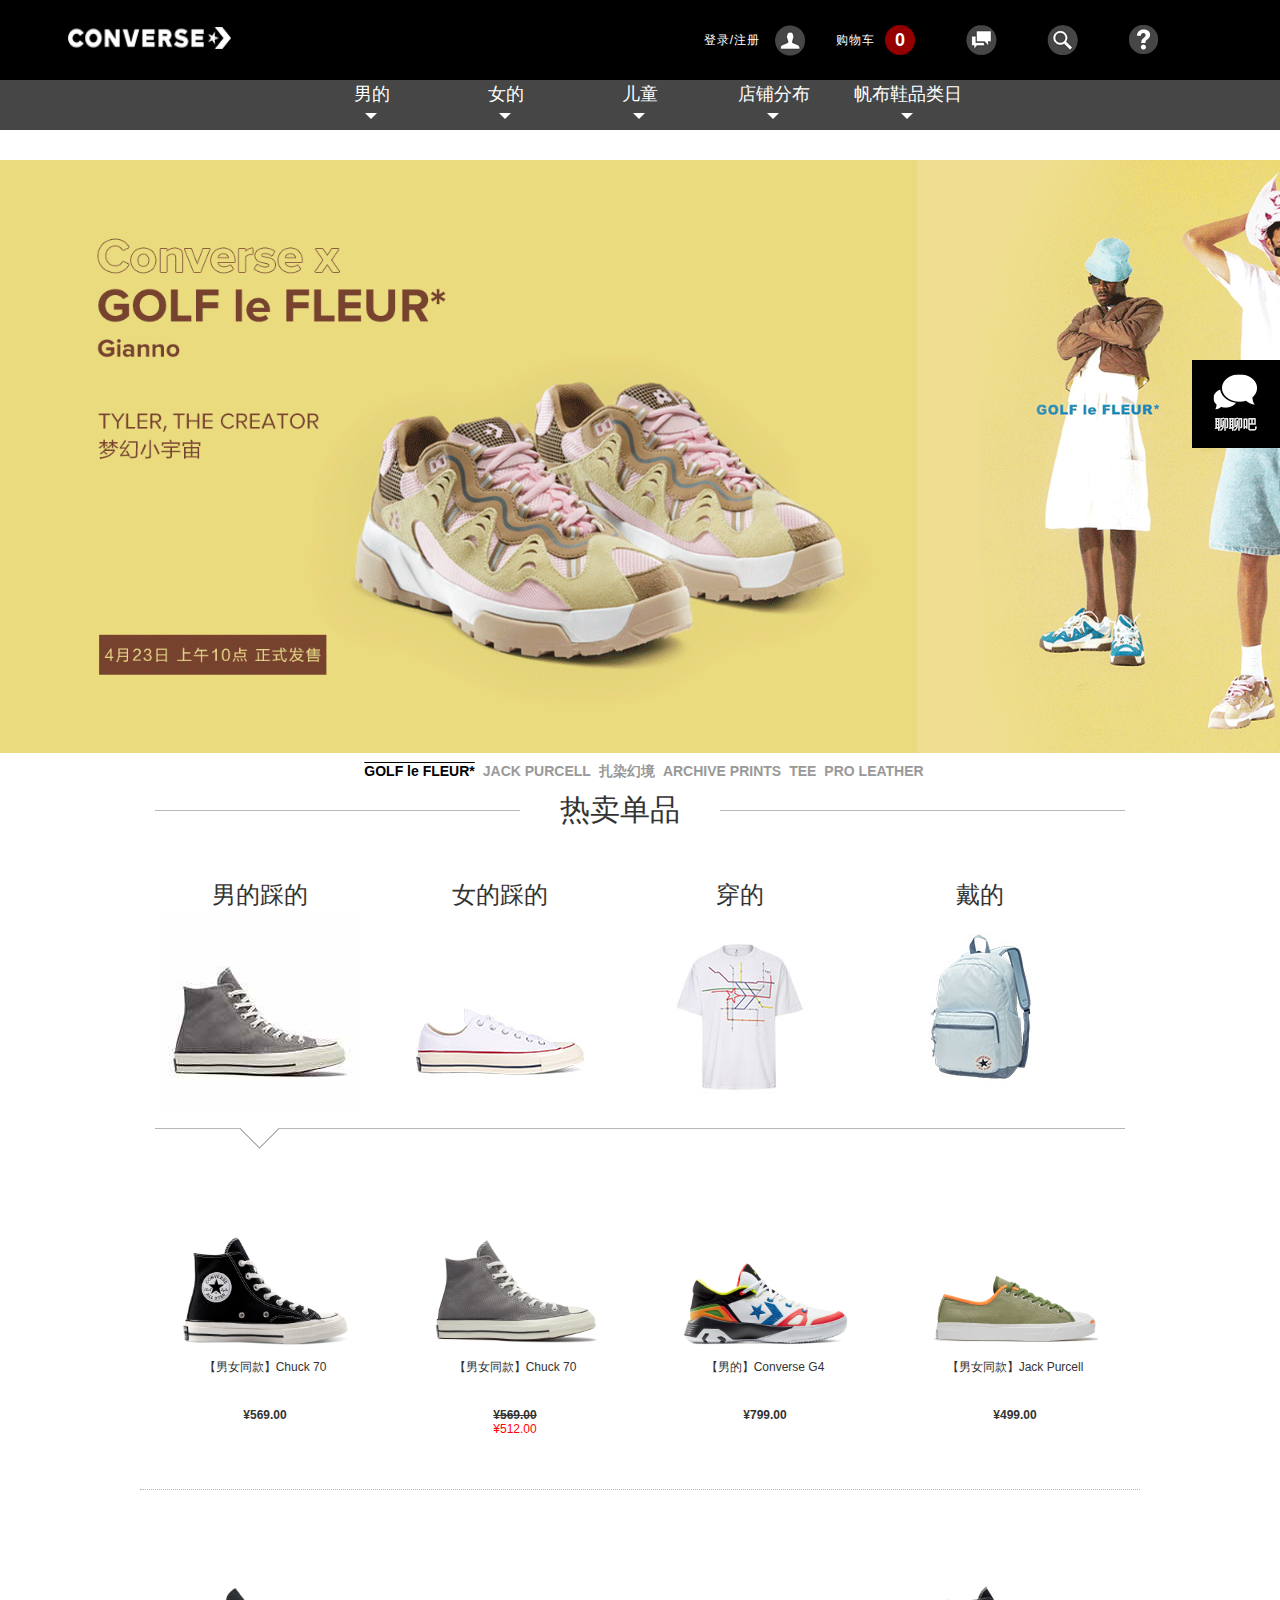
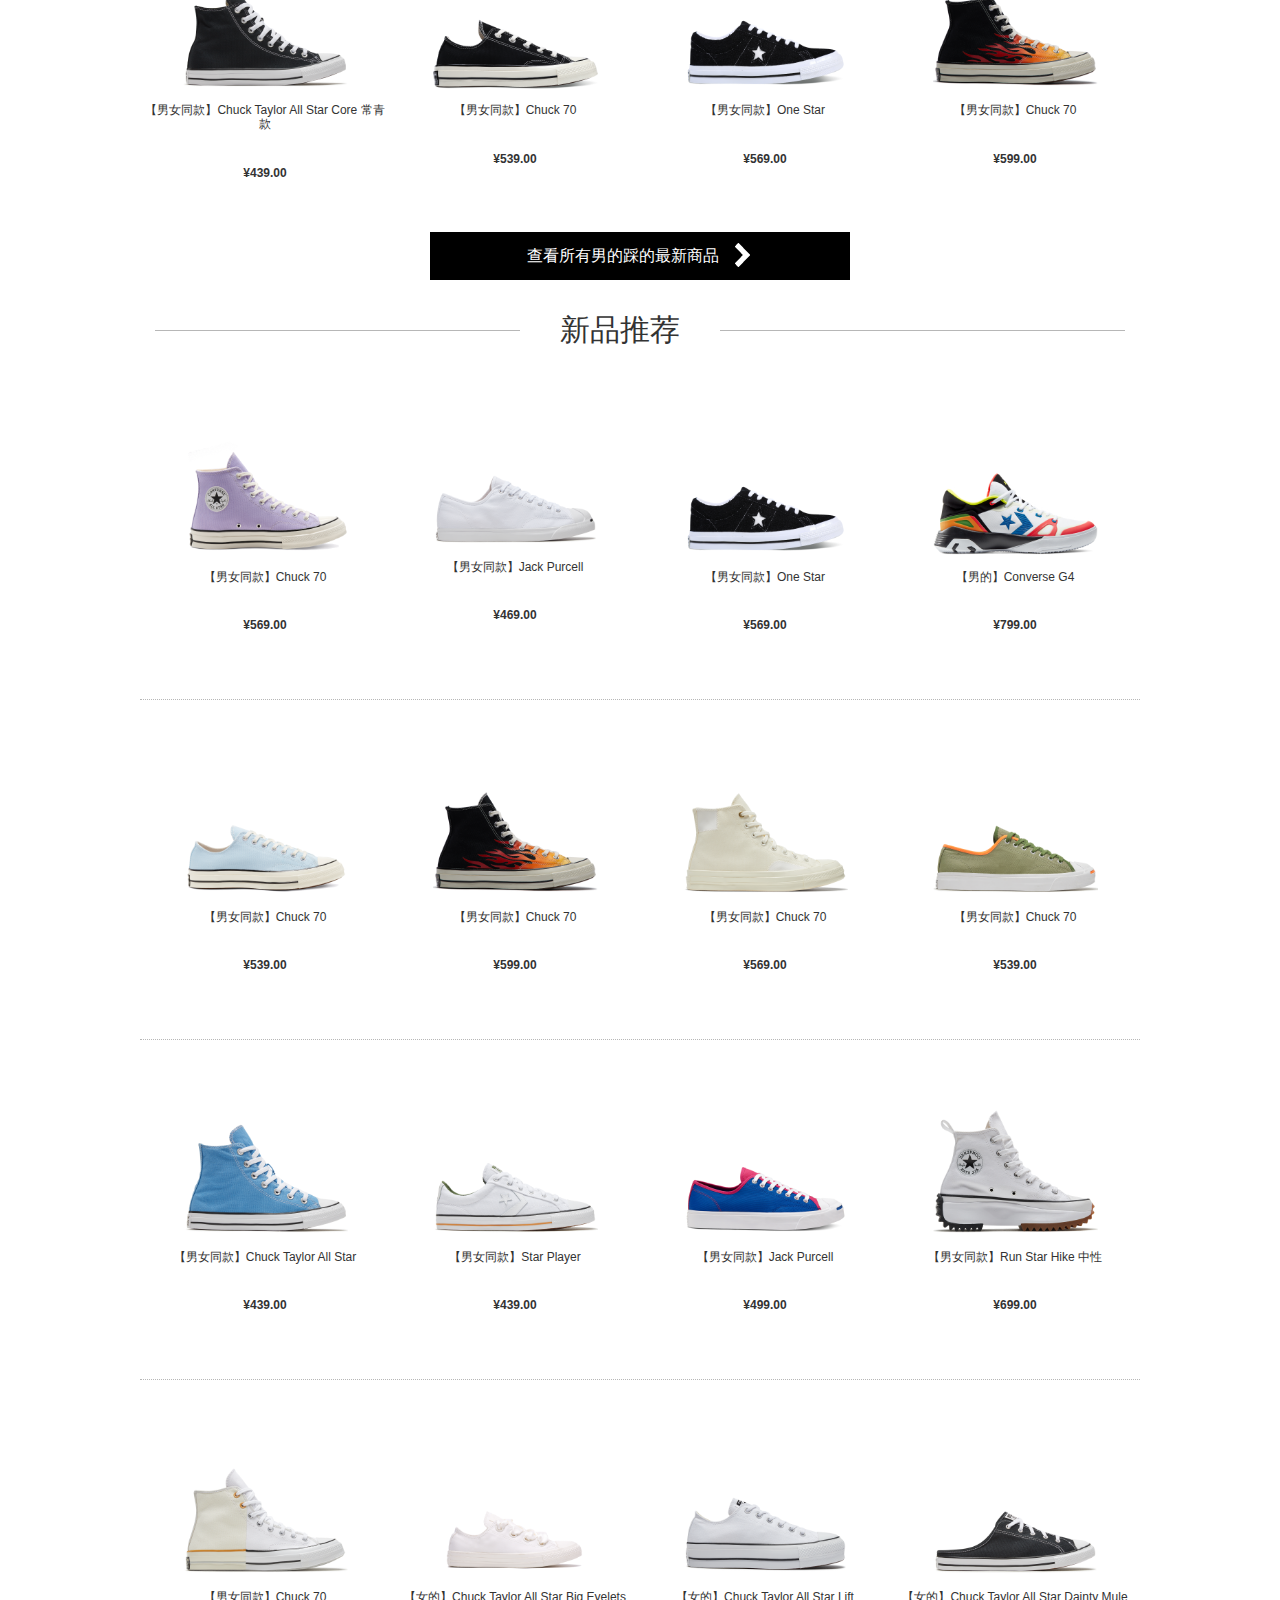
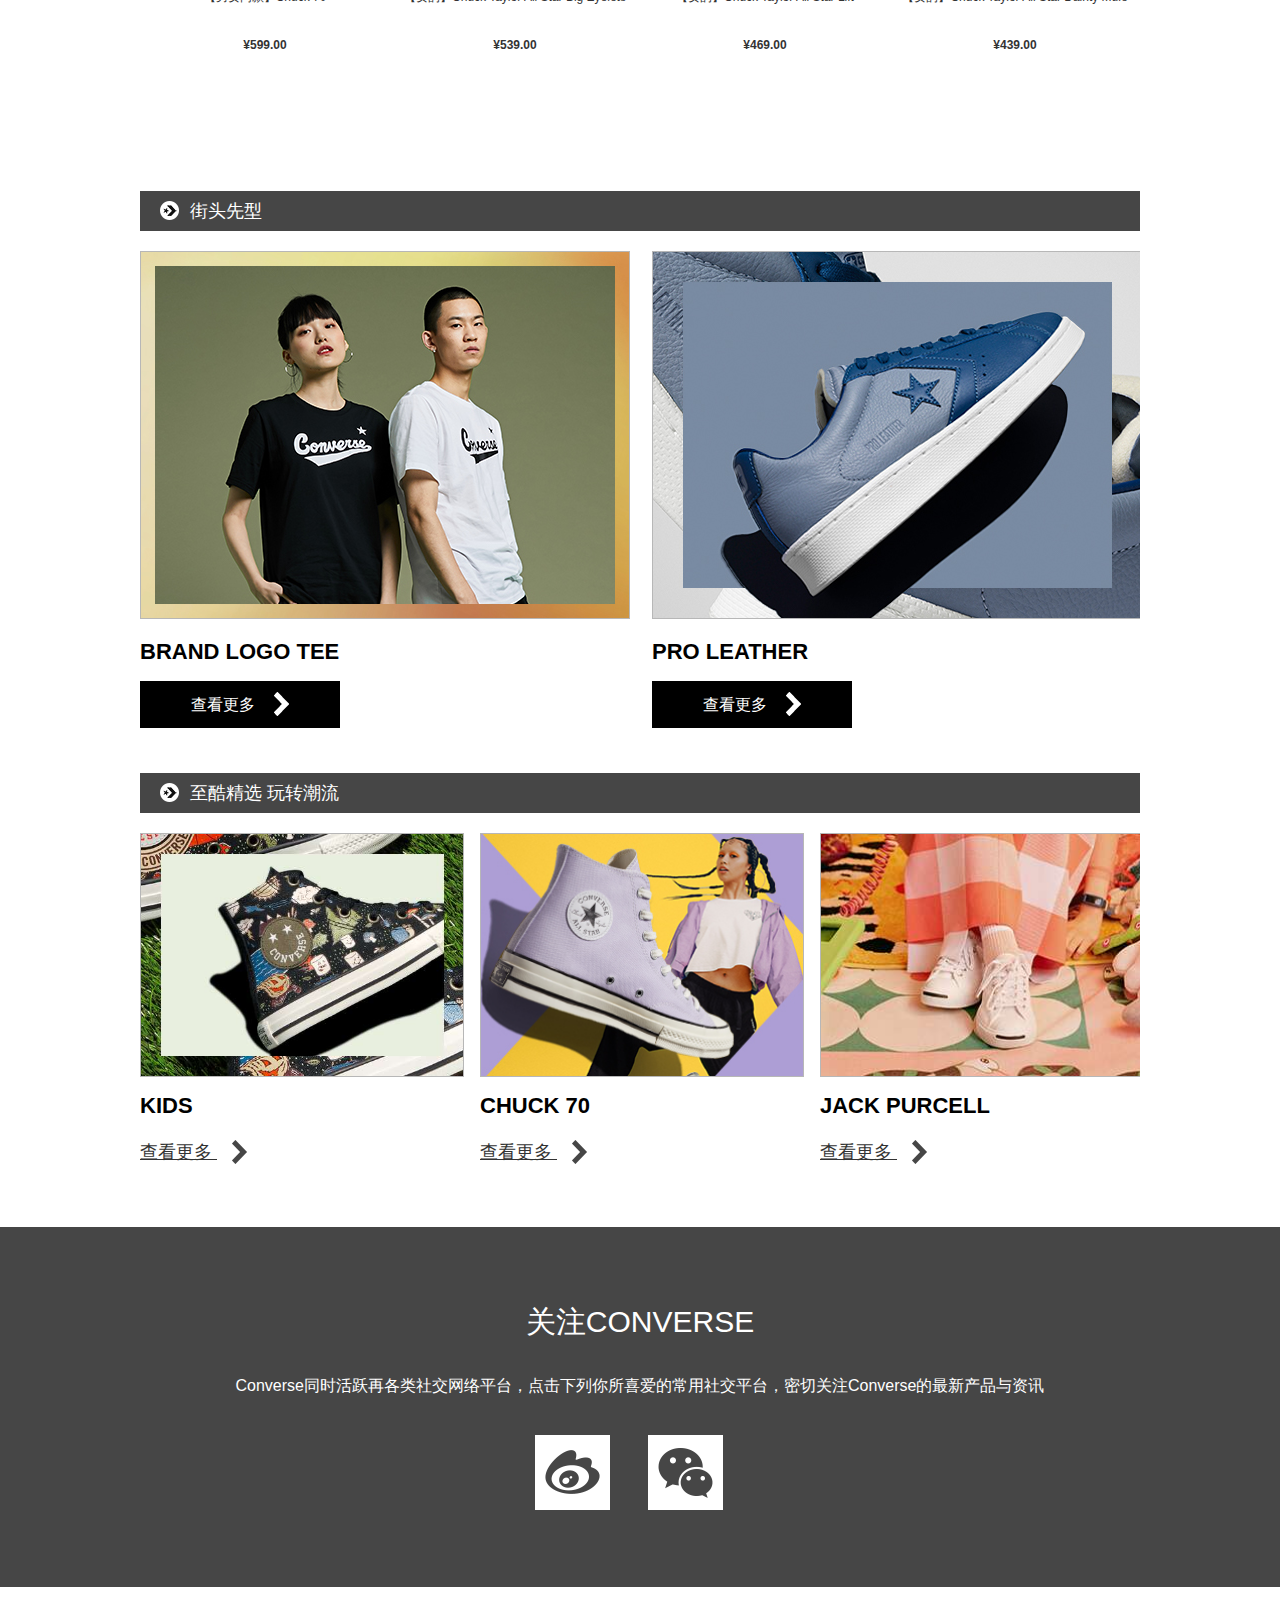
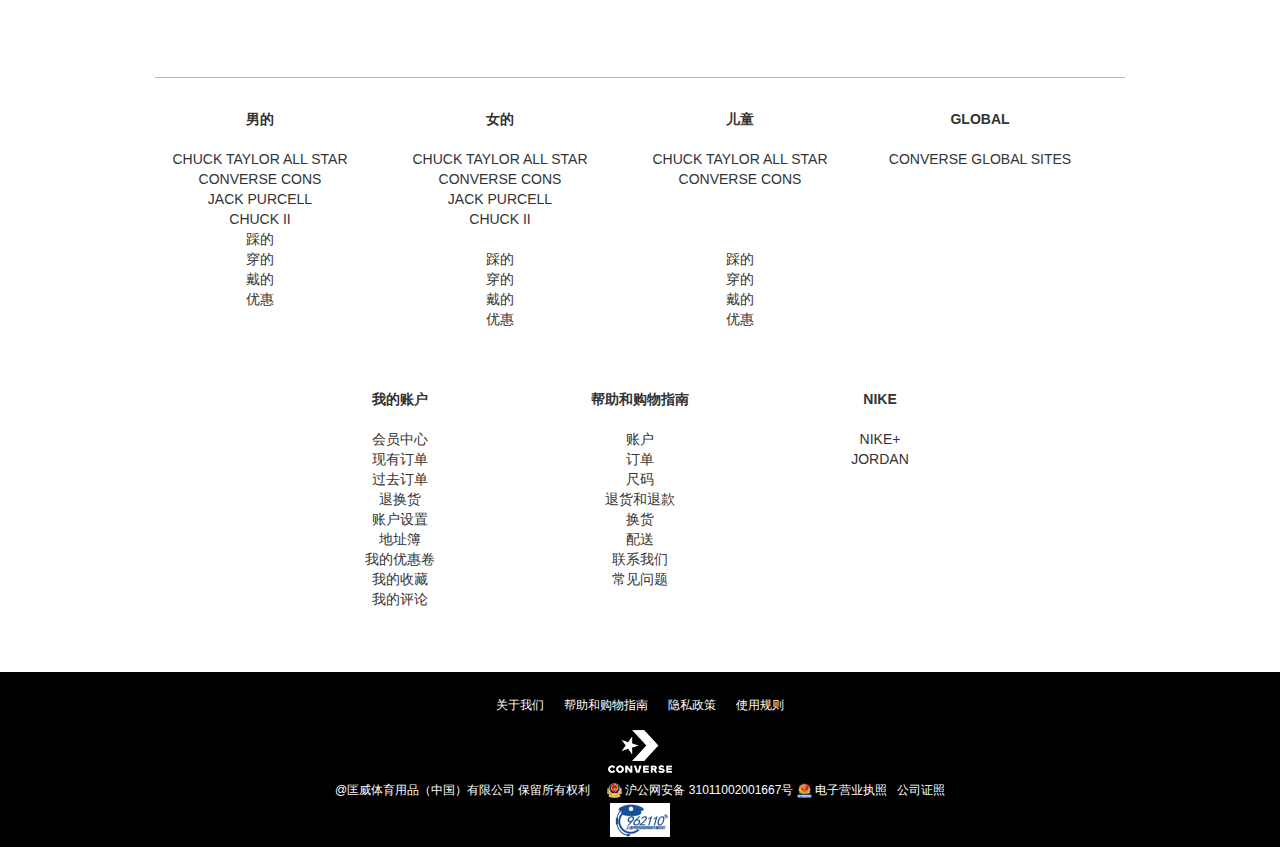
==== commit 4f11e049: "2020.05.04" ====
--- a/index.html
+++ b/index.html
@@ -30,14 +30,14 @@
             <div class="header-right">
                 <!-- 登录注册 -->
                 <div class="header-enroll">
-                    <a href="javascript:;">登录</a>
+                    <a href="javascript:;" id="login" class="login_">登录</a>
                     <span>/</span>
-                    <a href="javascript:;">注册</a>
+                    <a href="javascript:;" id="register" class="register_">注册</a>
                     <div class="iconMy"></div>
                 </div>
                 <!-- 购物车 -->
                 <div class="header-cart">
-                    <a href="">购物车</a>
+                    <a href="./cart.html">购物车</a>
                     <div class="iconCart">0</div>
                 </div>
                 <!-- 信息 -->
@@ -54,11 +54,12 @@
                 </div>
                 <!-- 帮助 -->
                 <div class="header-help">
-                    <a href="">
+                    <a href="./help.html">
                         <div class="iconHelp"></div>
                     </a>
                 </div>
             </div>
+        </div>
             <!-- 当点击登录时 登录窗口 -->
             <div class="login">
                 <div class="container">
@@ -78,19 +79,18 @@
                             <!-- 密码 -->
                             <input type="password" placeholder="账户密码" id="password">
                             <!-- 验证码 -->
-
+                            <div class="verification"></div>
                             <!-- 单选 提示 -->
                             <input type="checkbox" name="" id="ck1" checked>一旦登录，即表明您同意匡威更新的 <a href="javascript:;"
                                 class="agreement">隐私政策和使用规则</a>
                             <!-- 登录按钮 -->
-                            <span>登录</span>
+                            <span class="lgBtn">登录</span>
                             <input type="checkbox" class="remember">记住登录名
                             <a href="javascript:;" class="forget">忘记密码？</a>
                         </form>
                     </div>
                 </div>
             </div>
-
             <!-- 当点击注册按钮 注册窗口 -->
             <div class="register">
                 <div class="register-content">
@@ -303,7 +303,7 @@
                     </a>
                 </li>
                 <li>
-                    <a href="">
+                    <a href="./screen.html">
                         <img src="./images/nav_acc_women_200402.png" alt="">
                         <span>戴的</span>
                     </a>
@@ -405,7 +405,7 @@
         <div class="slider">
             <ul>
                 <li><a href="#"><img src="./upload/lunbo-07.gif" alt=""></a></li>
-                <li><a href="#"><img src="./upload/lunbo-01.jpg" alt=""></a></li>
+                <li><a href="./ad.html"><img src="./upload/lunbo-01.jpg" alt=""></a></li>
                 <li><a href="#"><img src="./upload/lunbo-02.jpg" alt=""></a></li>
                 <li><a href="#"><img src="./upload/lunbo-03.gif" alt=""></a></li>
                 <li><a href="#"><img src="./upload/lunbo-04.jpg" alt=""></a></li>
@@ -762,7 +762,6 @@
                         <li class="new-pro-list">
                             <a href="">
                                 <img src="./upload/hot-man-shoes-03.png" alt="">
-                               <a href="">
                               <p> 【男的】Converse G4</p>
                                 <b>¥799.00</b>
                             </a>
@@ -1171,6 +1170,7 @@
     <script src="./lib/jquery-3.4.1.min.js"></script>
     <script src="./js/common.js"></script>
     <script src="./js/index.js"></script>
+    <script src="./js/login.js"></script>
 </body>
 
 </html>--- a/css/common.css
+++ b/css/common.css
@@ -214,8 +214,104 @@
 
 /* 登录 */
 .login {
+    width: 100%;
+    height: 397px;
+    background: #fff;
+    position: fixed;
+    z-index: 100;
+    margin-top: 80px;
     display: none;
 }
+
+.login .container {
+    display: flex;
+    padding-top: 40px;
+    background-color: lightblue;
+}
+
+.login-left {
+    float: left;
+    width: 15%;
+    height: 100%;
+    display: inline-block;
+    margin-left: 210px;
+}
+.login-left span{
+    font-size: 24px;
+    color: #333;
+    line-height: 26px;
+}
+.login-left a{
+    display: block;
+    width: 150px;
+    height: 40px;
+    line-height: 40px;
+    background: #333;
+    color: #fff;
+    text-align: center;
+    margin-top: 30px;
+    cursor: pointer;
+}
+.login-left a i{
+    display: inline-block;
+        width: 20px;
+        height: 30px;
+        margin-left: 13px;
+        background-image: url("../images/sprites_header_footer.png");
+        background-position: -10px -164px;
+        position: absolute;
+        margin-top: 8px;
+}
+.login-line{
+    width: 1px;
+    height: 317px;
+    background: gray;
+    margin: 0 60px;
+}
+.login-right {
+    width: 350px;
+    height: 345px;
+}
+.login-right h2 {
+    font-size: 24px;
+    color: #333;
+}
+.login-right form input:nth-child(1) {
+    width: 300px;
+    height: 40px;
+    margin-top: 20px;
+}
+.login .login-right form input:nth-child(2) {
+    width: 300px;
+    height: 40px;
+    margin: 20px 0;
+}
+.login .login-right form .agreement {
+    font-size: 14px;
+    color: gray;
+    border-bottom: 1px solid gray;
+}
+.login-right form .lgBtn{
+    width: 200px;
+    height: 40px;
+    line-height: 40px;
+    background: #ccc;
+    border: 1px solid black;
+    display: block;
+    margin: 20px 0;
+    font-size: 18px;
+    color: #fff;
+    text-align: center;
+    cursor: pointer;
+}
+.login-right form .forget {
+    color: #333;
+    font-size: 14px;
+    border-bottom: 1px solid #333;
+}
+
+
+
 
 /* 注册 */
 .register {
--- a/css/index.css
+++ b/css/index.css
@@ -382,6 +382,7 @@
     height: 300px;
     font-size: 12px;
     box-sizing: border-box;
+    text-align: center;
 }
 
 .new-pro-list a {
